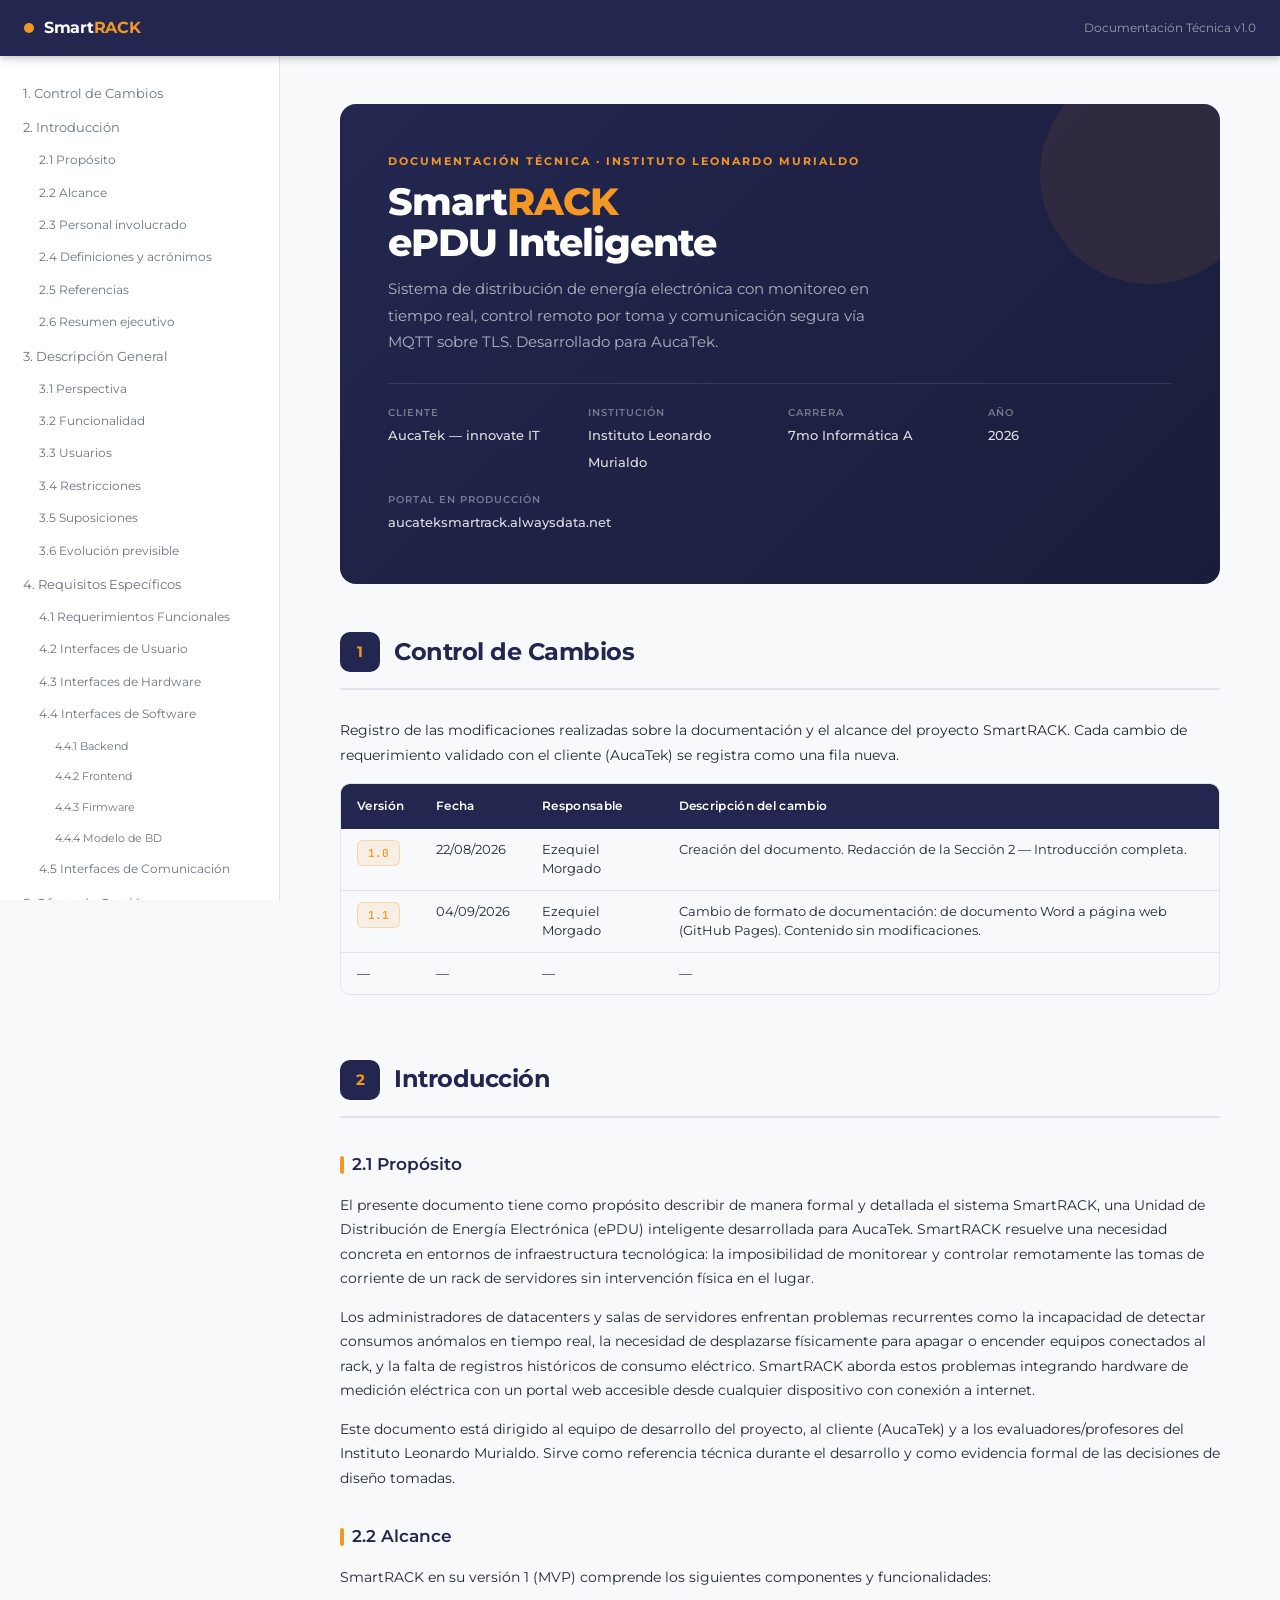
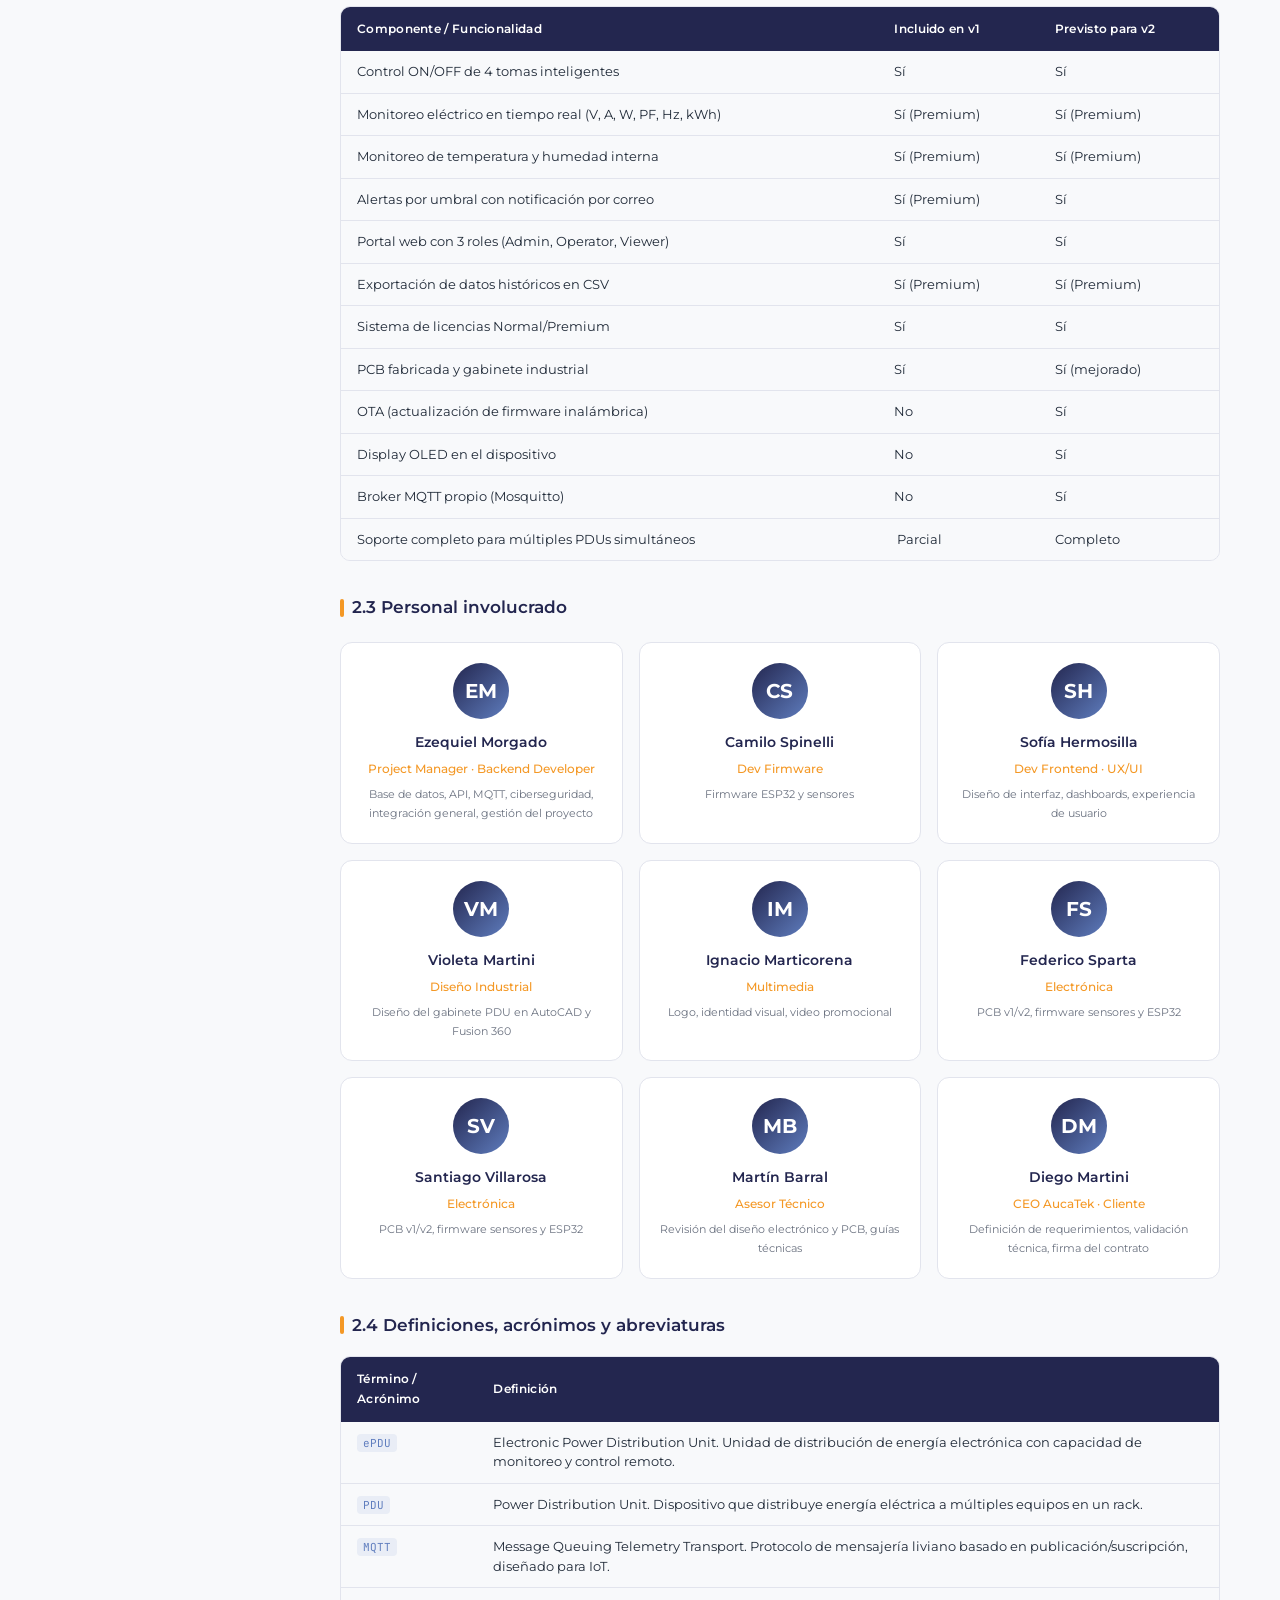
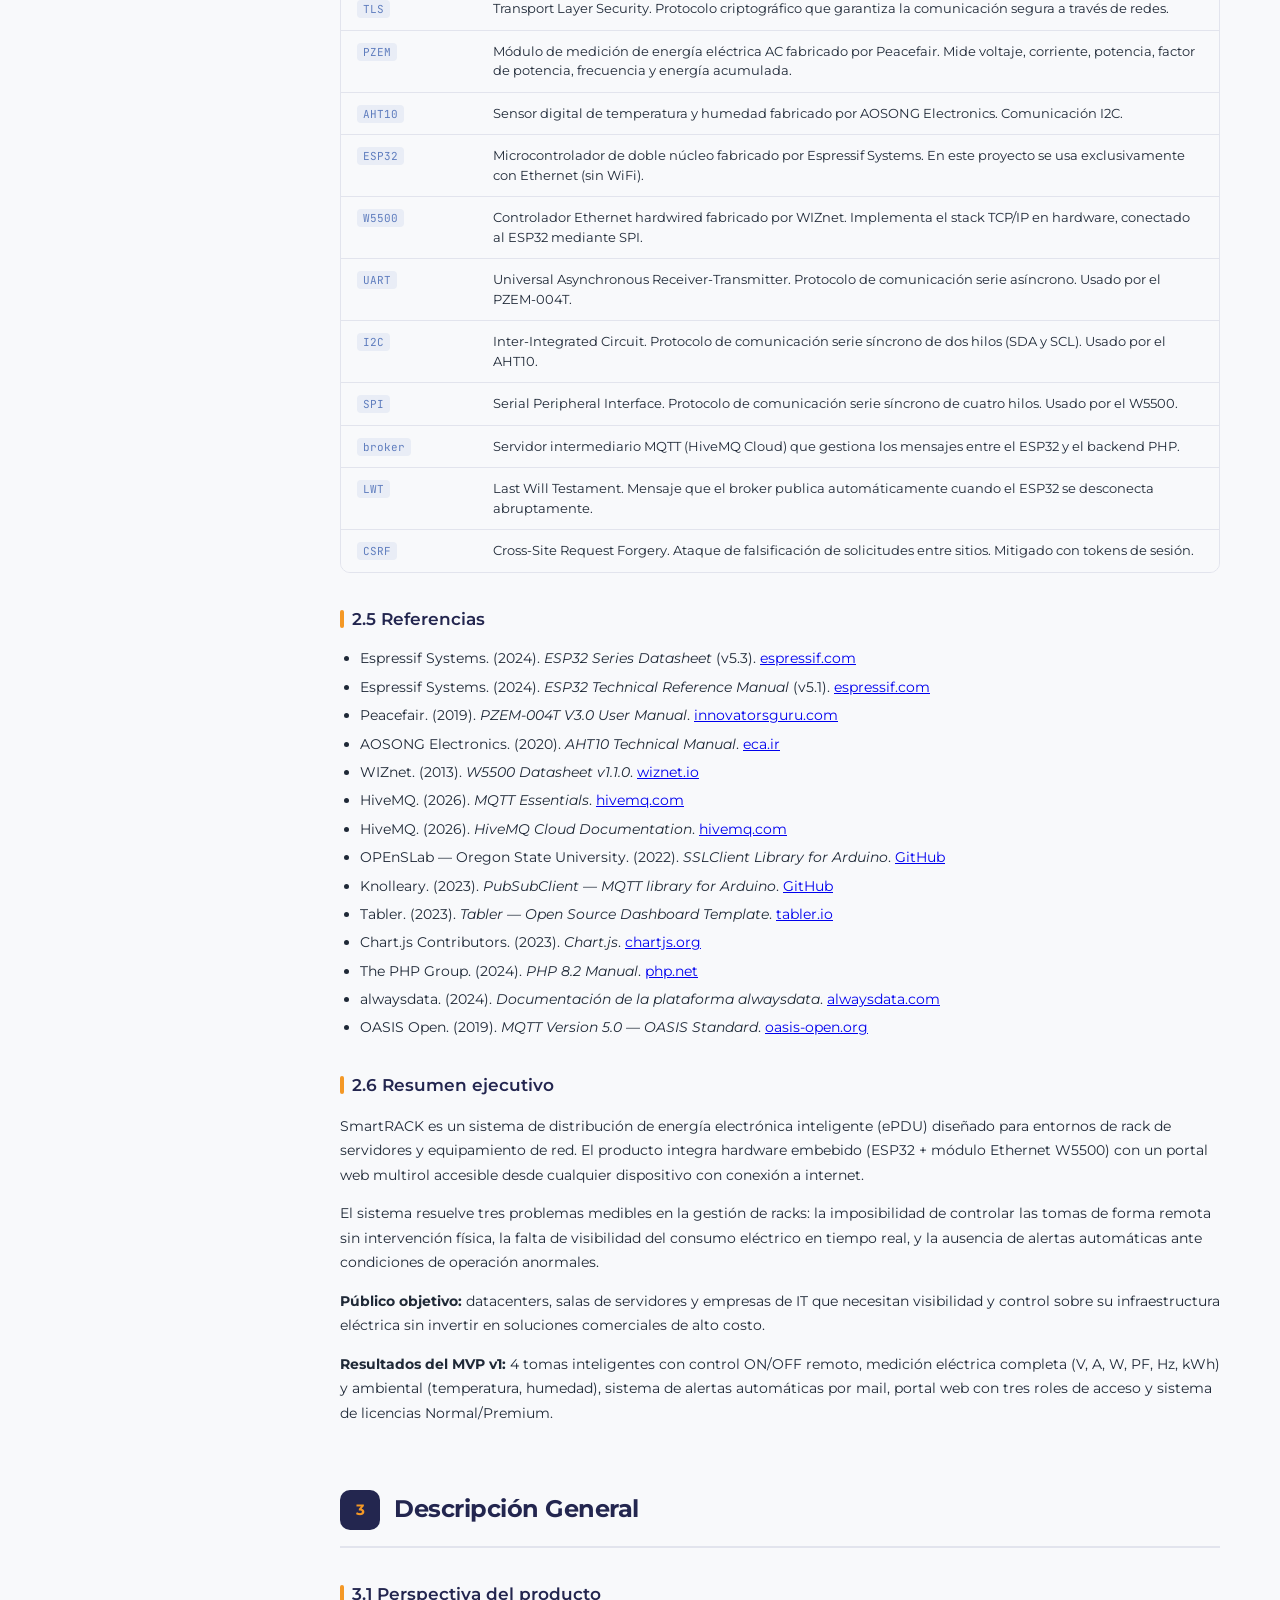
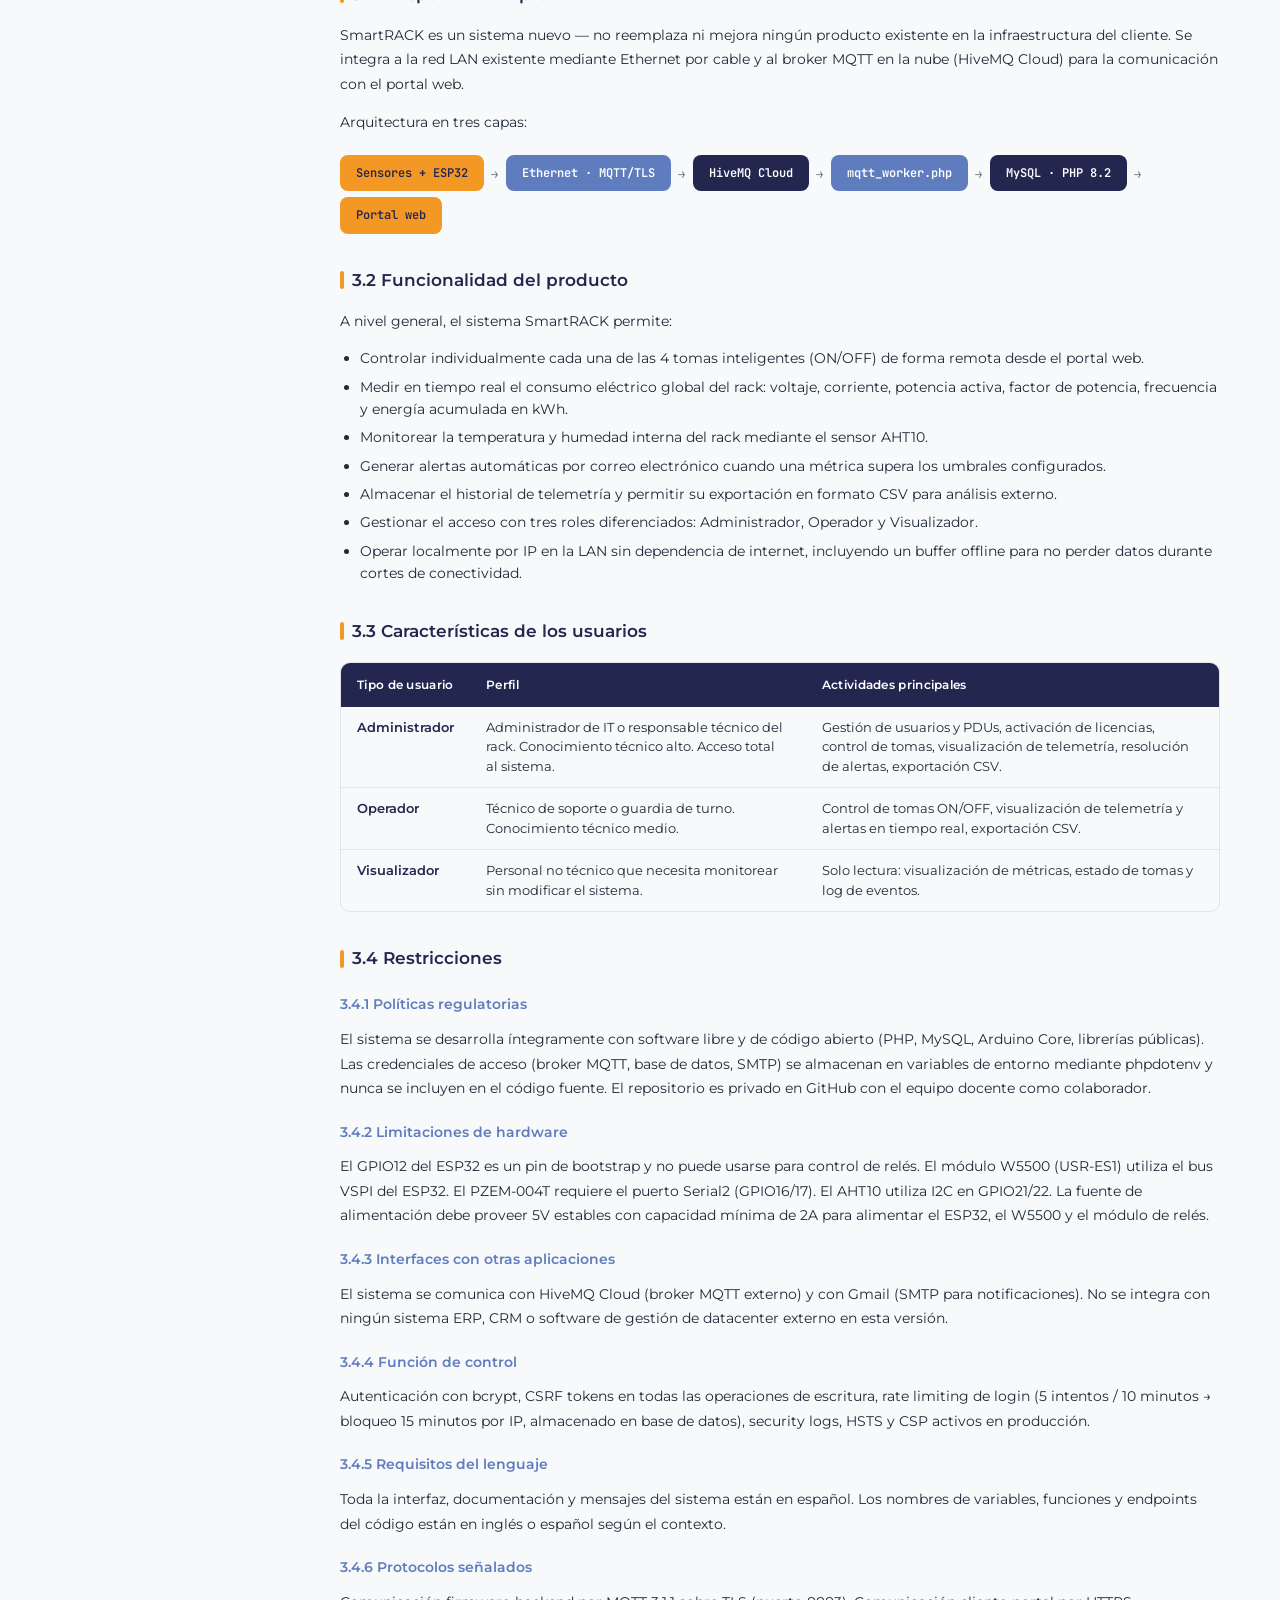
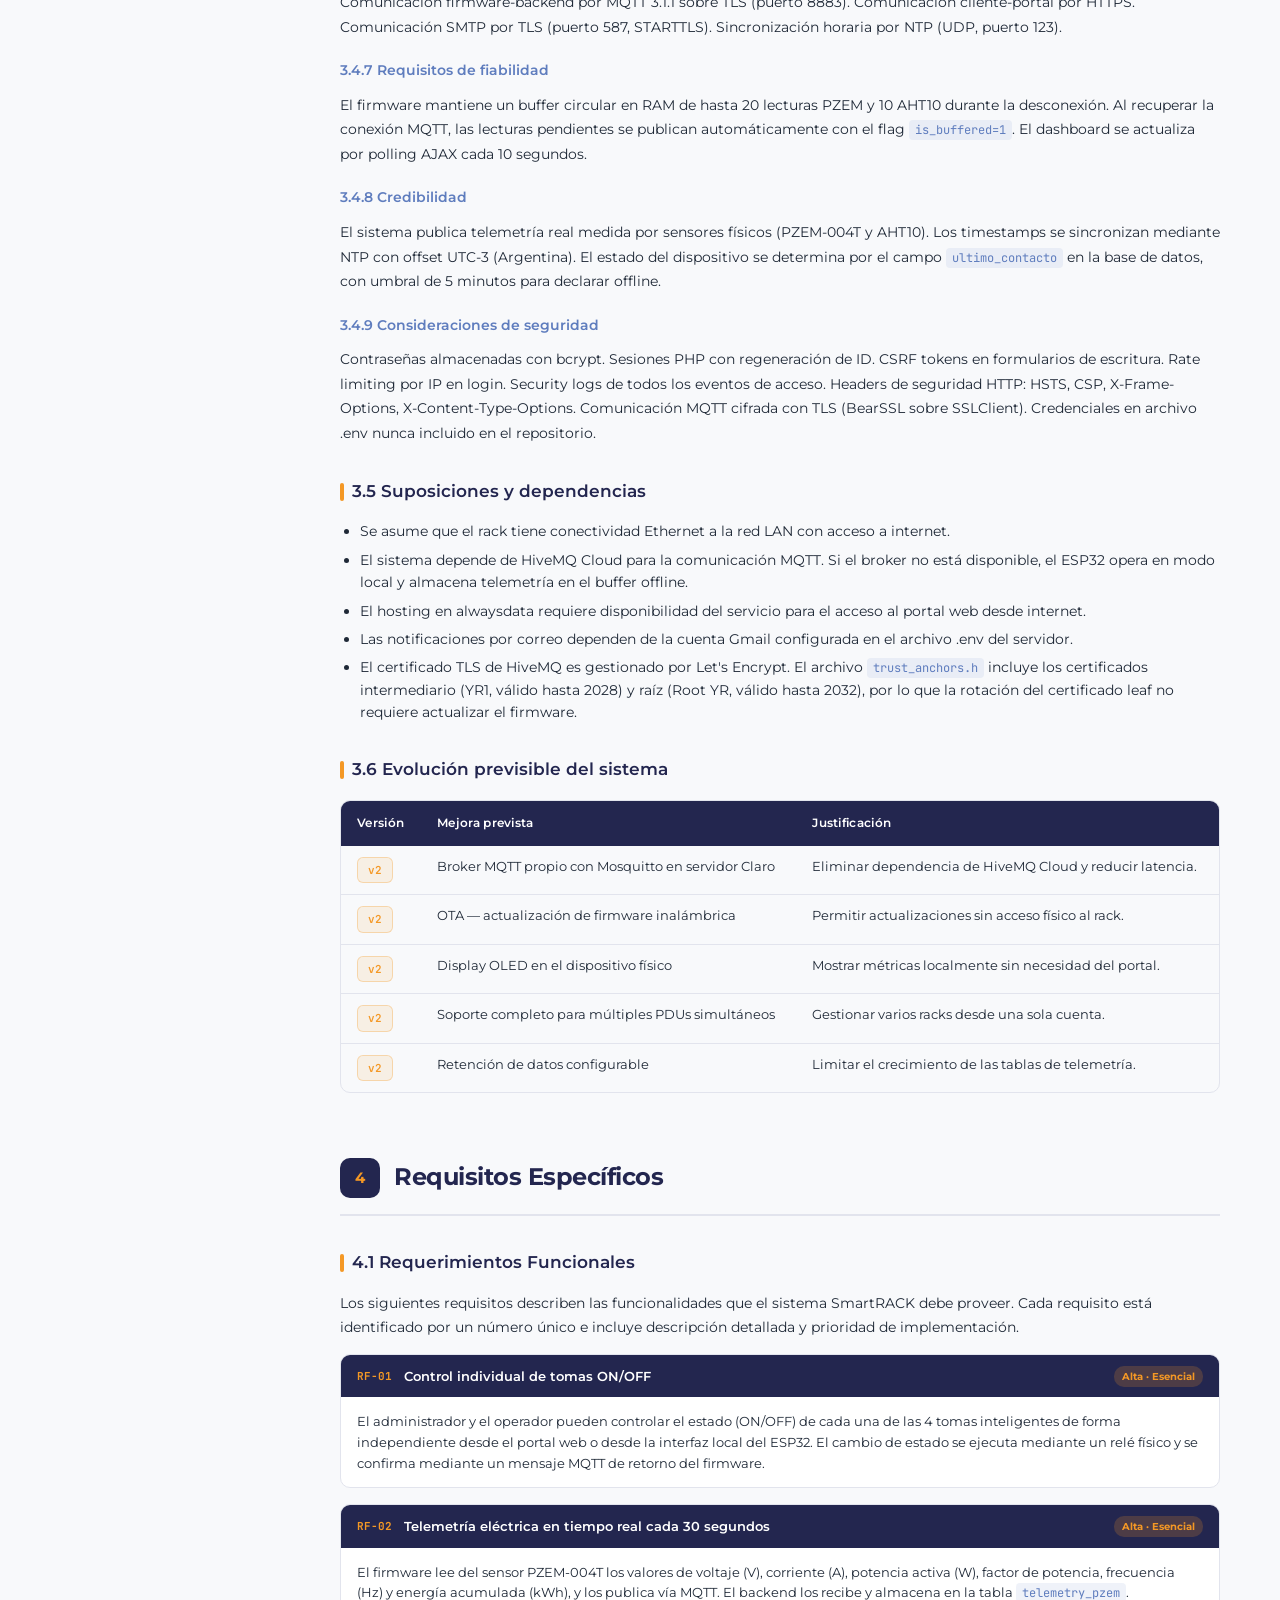
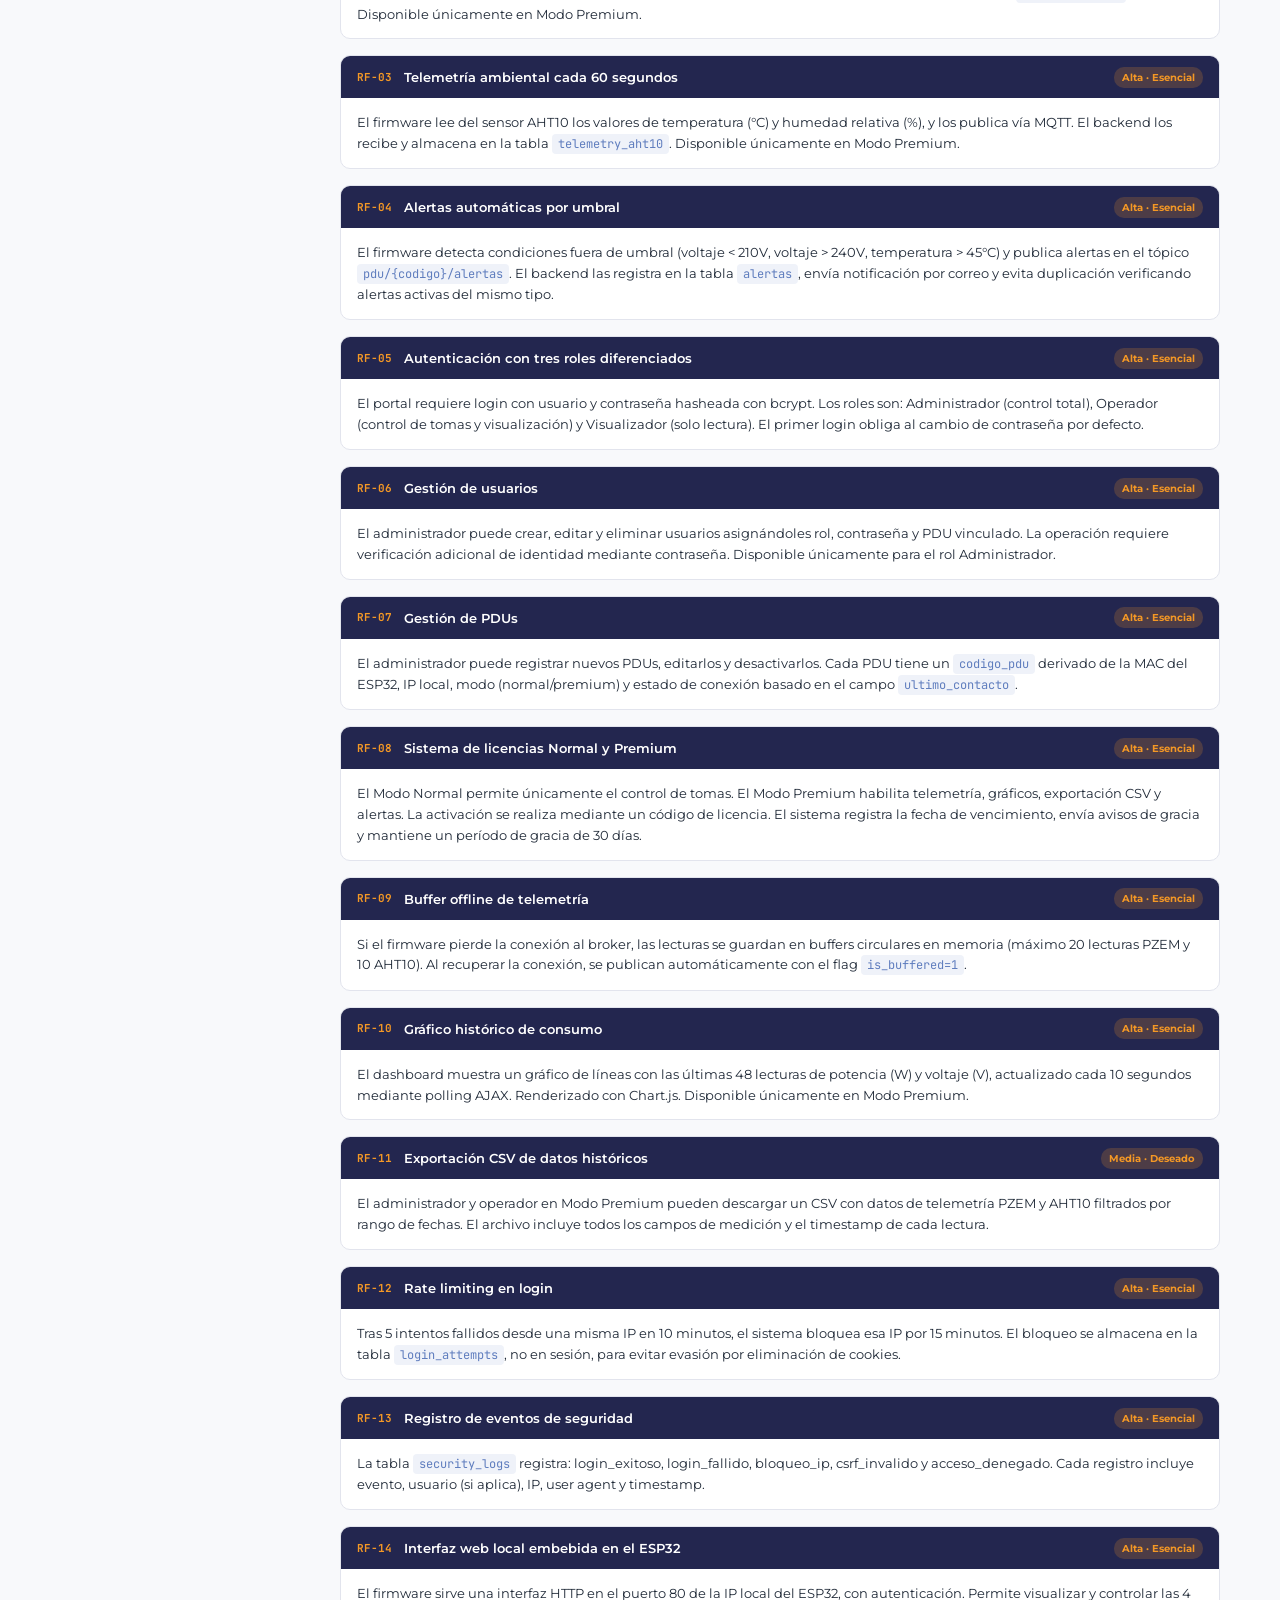
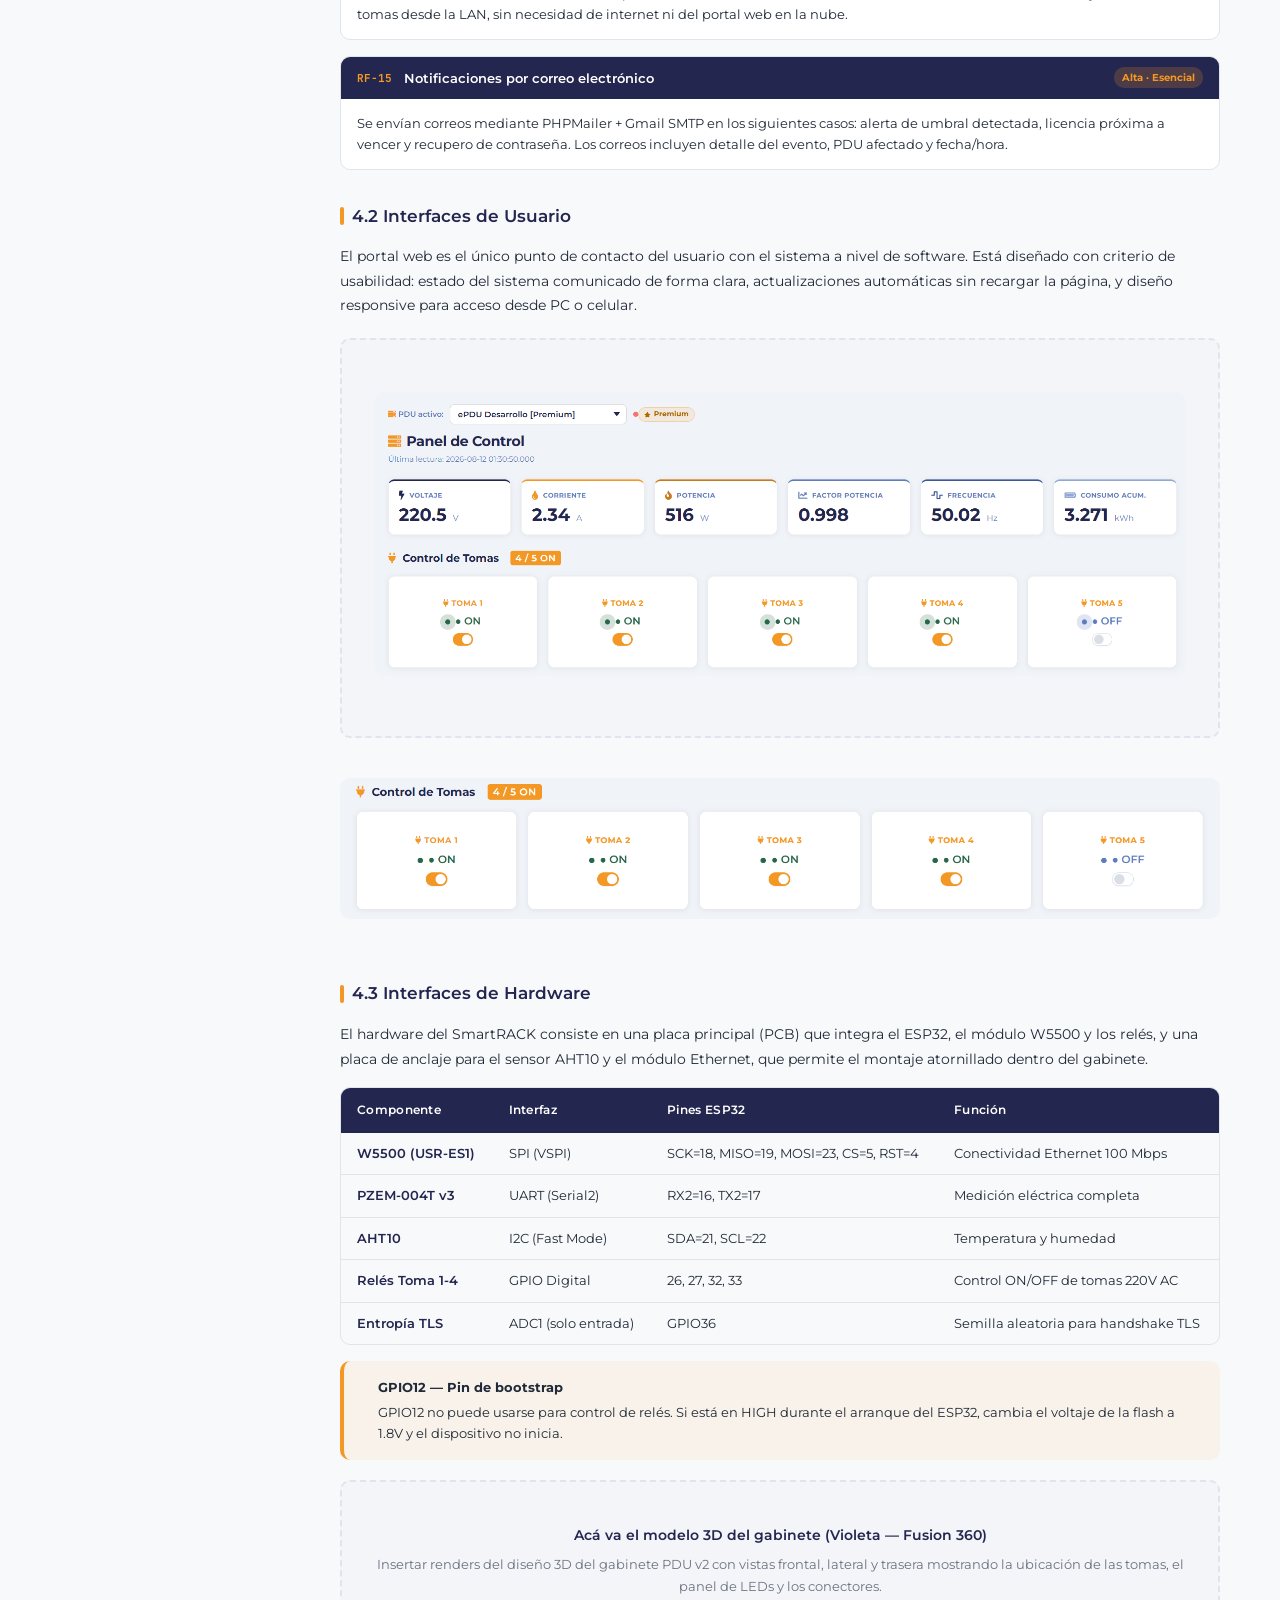
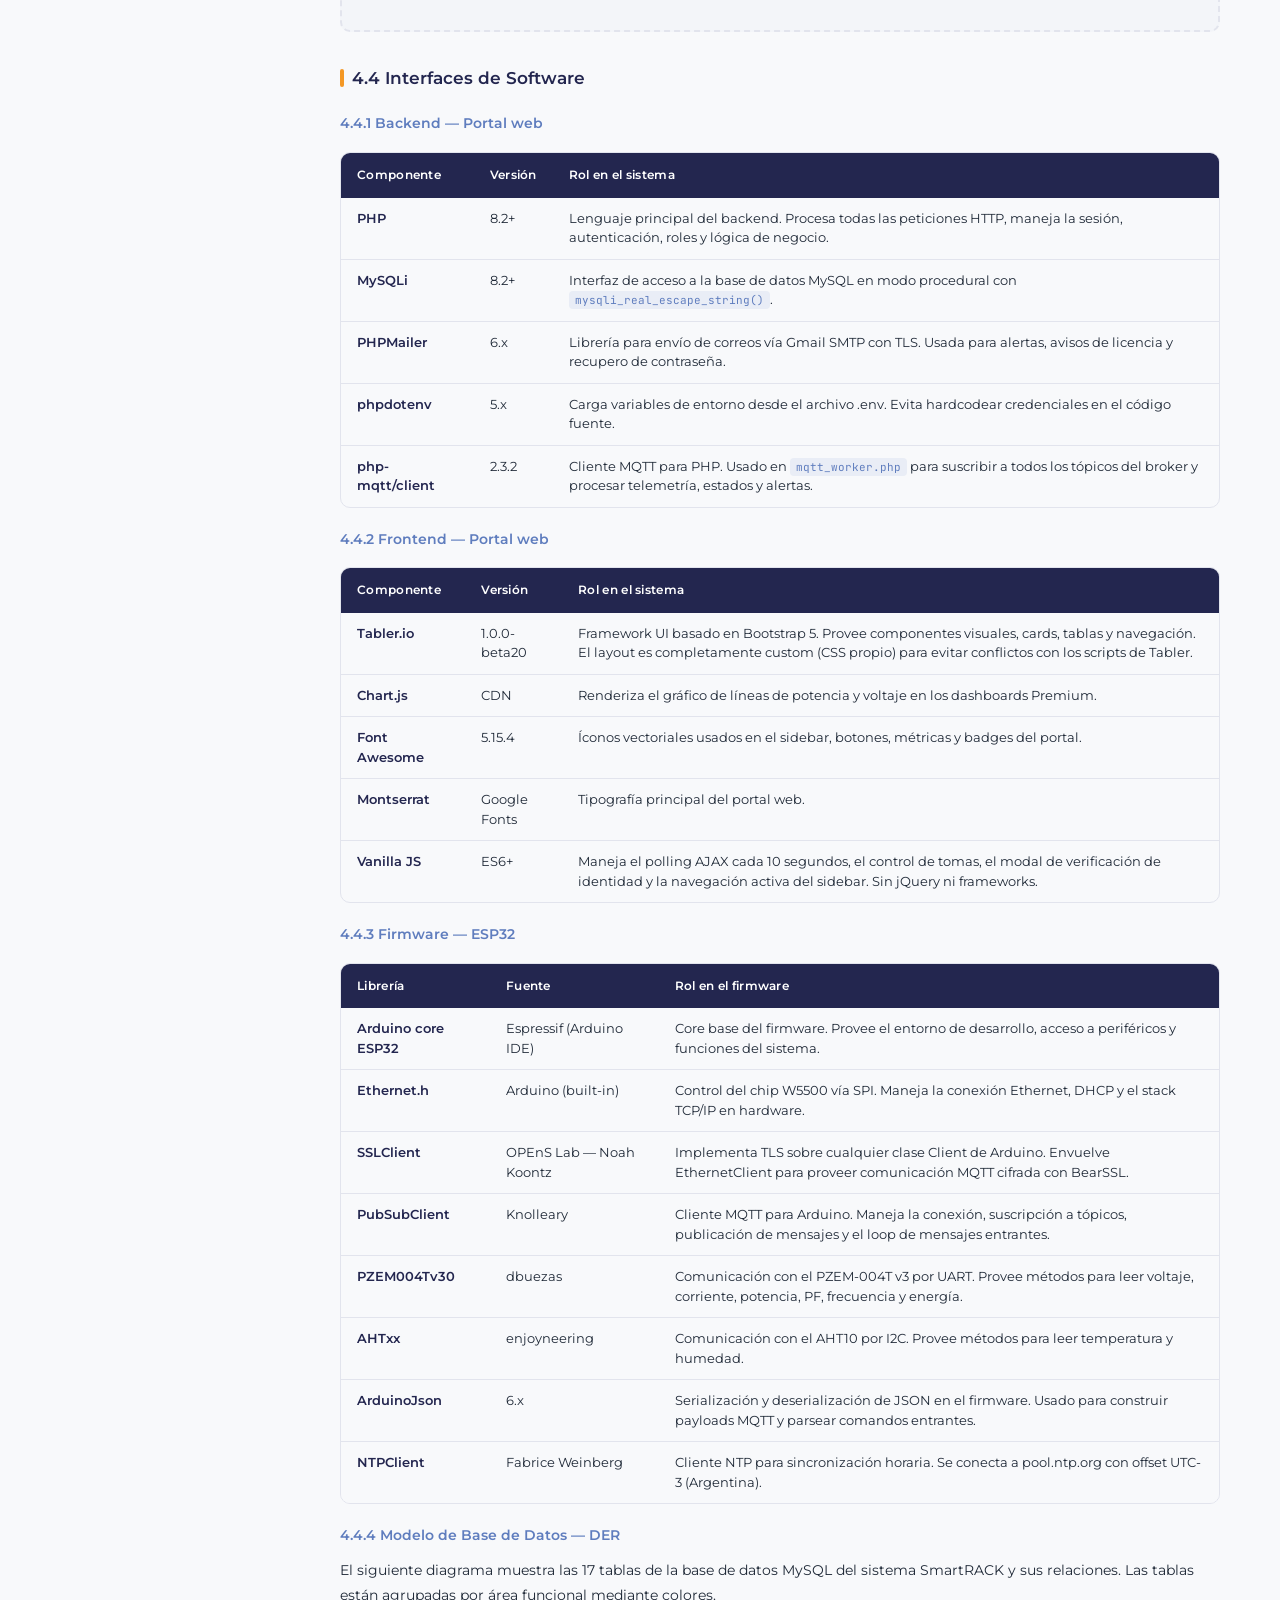
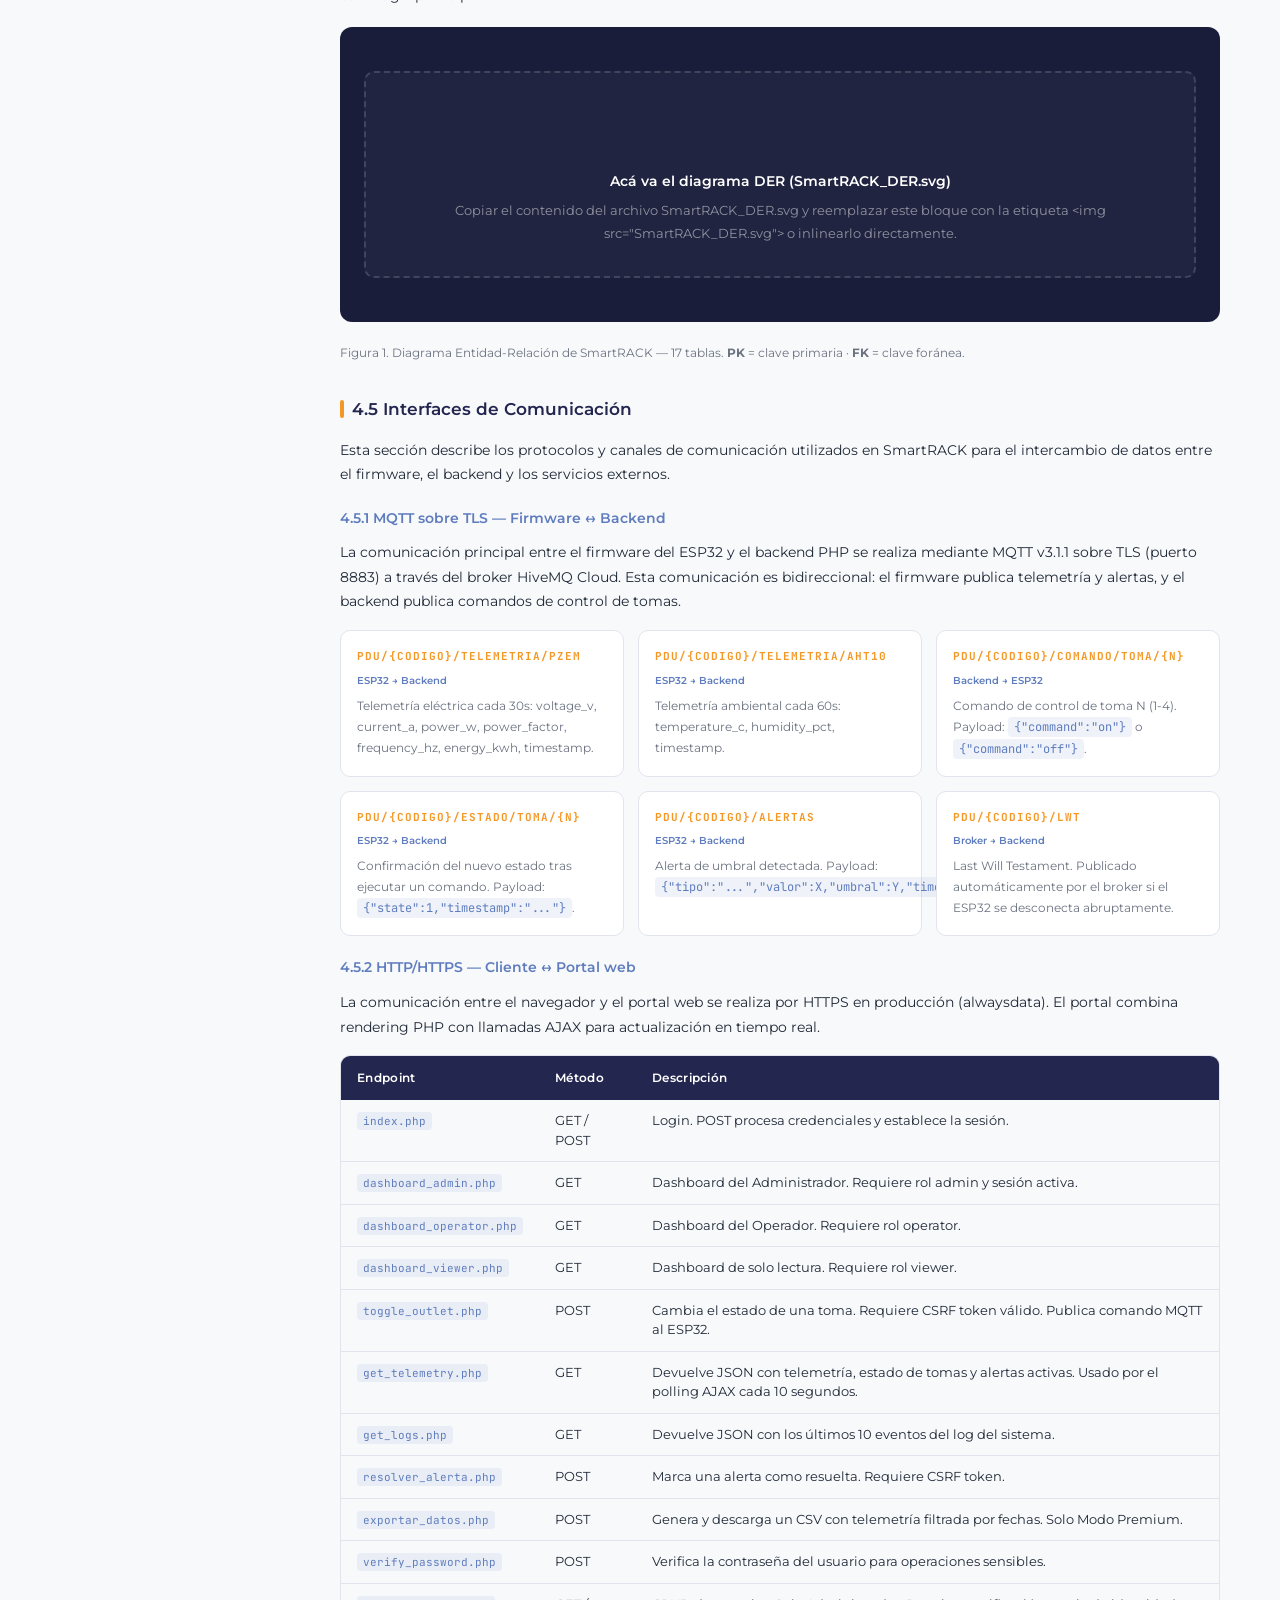
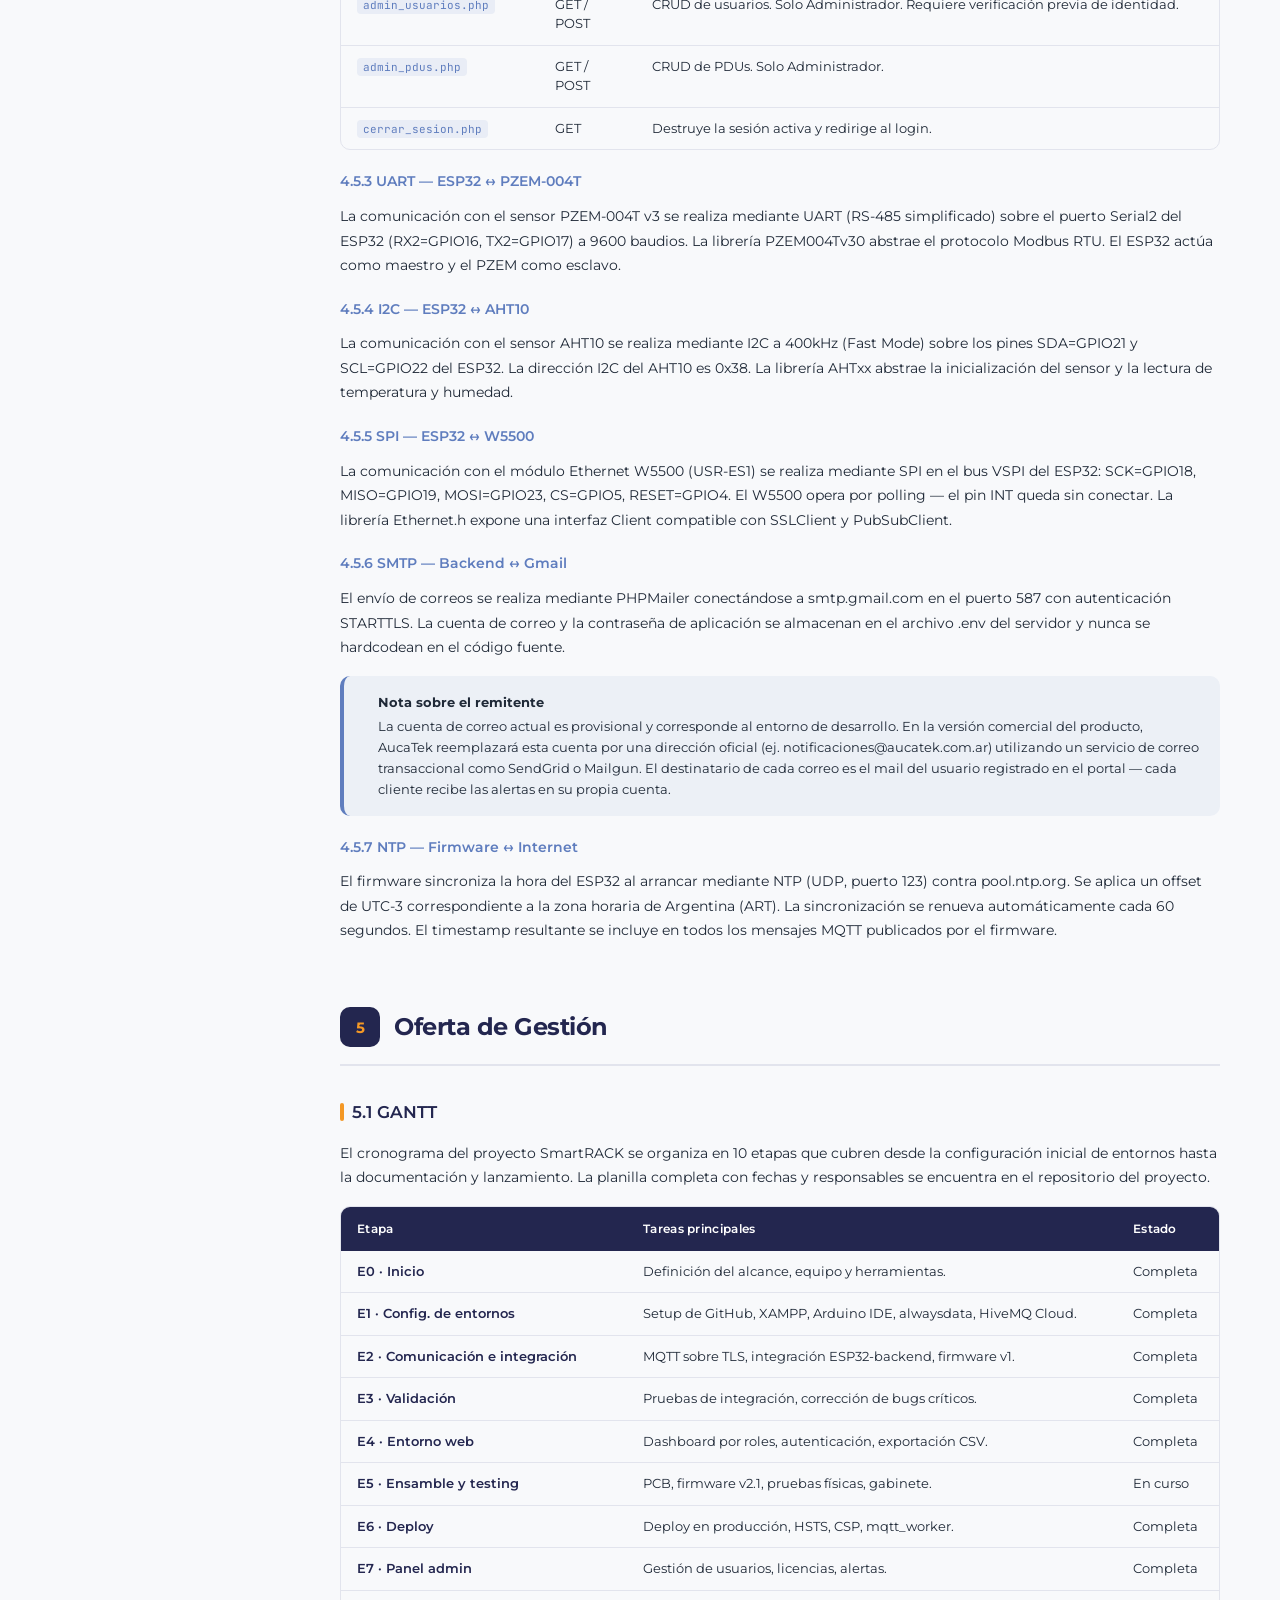
==== smartrack-docs/index.html @ 7f54ae5c "Add files via upload documentacion web con imagenes agregadas" ====
<!DOCTYPE html>
<html lang="es">
<head>
  <meta charset="UTF-8"/>
  <meta name="viewport" content="width=device-width, initial-scale=1.0"/>
  <title>Documentación Técnica · SmartRACK ePDU</title>
  <link rel="preconnect" href="https://fonts.googleapis.com"/>
  <link rel="preconnect" href="https://fonts.gstatic.com" crossorigin/>
  <link href="https://fonts.googleapis.com/css2?family=Montserrat:wght@300;400;500;600;700;800&family=JetBrains+Mono:wght@400;500&display=swap" rel="stylesheet"/>
  <style>
    :root {
      --navy:    #23264f;
      --navy2:   #1a1d3a;
      --orange:  #f49825;
      --celeste: #5f7dbe;
      --gray:    #6d6968;
      --white:   #ffffff;
      --bg:      #f8f9fb;
      --border:  #e2e4ed;
      --muted:   #6b7280;
      --text:    #1f2937;
      --code-bg: #1e2030;
      --sidebar-w: 280px;
    }
    *, *::before, *::after { box-sizing: border-box; margin: 0; padding: 0; }
    html { scroll-behavior: smooth; }
    body { font-family: 'Montserrat', sans-serif; background: var(--bg); color: var(--text); line-height: 1.7; }

    /* ── TOP BAR ── */
    .topbar {
      position: fixed; top: 0; left: 0; right: 0; z-index: 300;
      height: 56px; background: var(--navy);
      display: flex; align-items: center; justify-content: space-between;
      padding: 0 24px;
      box-shadow: 0 2px 8px rgba(0,0,0,0.25);
    }
    .topbar-brand { display: flex; align-items: center; gap: 10px; }
    .topbar-brand .logo-dot { width: 10px; height: 10px; background: var(--orange); border-radius: 50%; }
    .topbar-brand span { font-size: 16px; font-weight: 700; color: #fff; letter-spacing: -0.3px; }
    .topbar-brand span em { color: var(--orange); font-style: normal; }
    .topbar-meta { font-size: 12px; color: rgba(255,255,255,0.55); }
    .menu-toggle { display: none; background: none; border: none; cursor: pointer; color: #fff; font-size: 22px; }

    /* ── SIDEBAR ── */
    .sidebar {
      position: fixed; top: 56px; left: 0; bottom: 0;
      width: var(--sidebar-w);
      background: var(--white);
      border-right: 1px solid var(--border);
      overflow-y: auto;
      z-index: 200;
      padding: 20px 0 40px;
    }
    .sidebar::-webkit-scrollbar { width: 4px; }
    .sidebar::-webkit-scrollbar-thumb { background: var(--border); border-radius: 4px; }

    .nav-section { padding: 8px 20px 4px; font-size: 10px; font-weight: 700; color: var(--orange); text-transform: uppercase; letter-spacing: 1.5px; margin-top: 12px; }
    .nav-item { display: block; padding: 6px 20px 6px 20px; font-size: 13px; color: var(--muted); text-decoration: none; border-left: 3px solid transparent; transition: all 0.15s; }
    .nav-item:hover { color: var(--navy); background: rgba(95,125,190,0.06); }
    .nav-item.active { color: var(--navy); font-weight: 600; border-left-color: var(--orange); background: rgba(244,152,37,0.06); }
    .nav-item.sub { padding-left: 36px; font-size: 12px; }
    .nav-item.sub2 { padding-left: 52px; font-size: 11px; }

    /* ── MAIN CONTENT ── */
    .main {
      margin-left: var(--sidebar-w);
      margin-top: 56px;
      padding: 48px 60px 80px;
      max-width: 1060px;
    }

    /* ── HERO ── */
    .hero {
      background: linear-gradient(135deg, var(--navy) 0%, var(--navy2) 100%);
      border-radius: 16px; padding: 48px; margin-bottom: 48px;
      position: relative; overflow: hidden;
    }
    .hero::after {
      content: ''; position: absolute; right: -40px; top: -40px;
      width: 220px; height: 220px; border-radius: 50%;
      background: rgba(244,152,37,0.08);
    }
    .hero-eyebrow { font-size: 11px; font-weight: 700; color: var(--orange); letter-spacing: 2px; text-transform: uppercase; margin-bottom: 10px; }
    .hero h1 { font-size: 38px; font-weight: 800; color: #fff; line-height: 1.1; letter-spacing: -1px; margin-bottom: 12px; }
    .hero h1 span { color: var(--orange); }
    .hero-sub { font-size: 15px; color: rgba(255,255,255,0.65); max-width: 520px; margin-bottom: 28px; }
    .hero-badges { display: flex; gap: 10px; flex-wrap: wrap; }
    .badge { display: inline-flex; align-items: center; gap: 6px; background: rgba(255,255,255,0.08); border: 1px solid rgba(255,255,255,0.15); border-radius: 6px; padding: 5px 12px; font-size: 12px; color: rgba(255,255,255,0.8); }
    .badge-o { background: rgba(244,152,37,0.15); border-color: rgba(244,152,37,0.35); color: var(--orange); }
    .hero-meta { margin-top: 28px; padding-top: 20px; border-top: 1px solid rgba(255,255,255,0.1); display: grid; grid-template-columns: repeat(auto-fit, minmax(160px, 1fr)); gap: 16px; }
    .hero-meta-item label { font-size: 10px; color: rgba(255,255,255,0.4); font-weight: 600; text-transform: uppercase; letter-spacing: 1px; display: block; }
    .hero-meta-item span { font-size: 13px; color: rgba(255,255,255,0.85); font-weight: 500; }

    /* ── SECTIONS ── */
    .doc-section { margin-bottom: 64px; scroll-margin-top: 80px; }
    .section-header { display: flex; align-items: center; gap: 14px; margin-bottom: 28px; padding-bottom: 16px; border-bottom: 2px solid var(--border); }
    .section-num { width: 40px; height: 40px; background: var(--navy); border-radius: 10px; display: flex; align-items: center; justify-content: center; font-size: 15px; font-weight: 700; color: var(--orange); flex-shrink: 0; }
    .section-title { font-size: 24px; font-weight: 700; color: var(--navy); letter-spacing: -0.5px; }
    .subsection { margin: 32px 0; scroll-margin-top: 80px; }
    .subsection-title { font-size: 17px; font-weight: 600; color: var(--navy); margin-bottom: 14px; display: flex; align-items: center; gap: 8px; }
    .subsection-title::before { content: ''; display: block; width: 4px; height: 18px; background: var(--orange); border-radius: 2px; flex-shrink: 0; }
    .sub2-title { font-size: 14px; font-weight: 600; color: var(--celeste); margin: 20px 0 10px; }

    p { font-size: 14px; color: var(--text); margin-bottom: 14px; line-height: 1.75; }
    ul, ol { padding-left: 20px; margin-bottom: 14px; }
    li { font-size: 14px; color: var(--text); margin-bottom: 6px; line-height: 1.6; }
    code { font-family: 'JetBrains Mono', monospace; font-size: 12px; background: rgba(95,125,190,0.1); color: var(--celeste); padding: 2px 6px; border-radius: 4px; }
    pre { background: var(--code-bg); border-radius: 10px; padding: 20px; overflow-x: auto; margin: 16px 0; }
    pre code { background: none; color: #a9b7c6; padding: 0; font-size: 13px; line-height: 1.7; }

    /* ── TABLES ── */
    .table-wrap { overflow-x: auto; margin: 16px 0; border-radius: 10px; border: 1px solid var(--border); }
    table { width: 100%; border-collapse: collapse; font-size: 13px; }
    thead tr { background: var(--navy); }
    thead th { padding: 12px 16px; text-align: left; color: #fff; font-weight: 600; font-size: 12px; letter-spacing: 0.3px; }
    tbody tr:nth-child(even) { background: var(--bg); }
    tbody tr:hover { background: rgba(95,125,190,0.04); }
    td { padding: 11px 16px; border-bottom: 1px solid var(--border); color: var(--text); vertical-align: top; line-height: 1.5; }
    tbody tr:last-child td { border-bottom: none; }
    td code { font-size: 11px; }
    td strong { color: var(--navy); font-weight: 600; }

    /* ── CALLOUTS ── */
    .callout { border-radius: 10px; padding: 16px 20px; margin: 16px 0; display: flex; gap: 14px; align-items: flex-start; }
    .callout-icon { font-size: 18px; flex-shrink: 0; margin-top: 1px; }
    .callout-body { font-size: 13px; line-height: 1.6; }
    .callout-body strong { display: block; margin-bottom: 4px; font-size: 13px; }
    .callout-info  { background: rgba(95,125,190,0.08); border-left: 4px solid var(--celeste); }
    .callout-warn  { background: rgba(244,152,37,0.08); border-left: 4px solid var(--orange); }
    .callout-note  { background: rgba(35,38,79,0.05); border-left: 4px solid var(--navy); }

    /* ── PLACEHOLDER ── */
    .placeholder { border: 2px dashed var(--border); border-radius: 10px; padding: 32px; text-align: center; margin: 20px 0; background: rgba(95,125,190,0.03); }
    .placeholder-icon { font-size: 32px; margin-bottom: 10px; }
    .placeholder-title { font-size: 14px; font-weight: 600; color: var(--navy); margin-bottom: 6px; }
    .placeholder-desc { font-size: 13px; color: var(--muted); }

    /* ── ARCH DIAGRAM ── */
    .arch-flow { display: flex; align-items: center; gap: 6px; flex-wrap: wrap; margin: 20px 0; }
    .arch-box { background: var(--navy); color: #fff; padding: 8px 16px; border-radius: 8px; font-size: 12px; font-weight: 600; font-family: 'JetBrains Mono', monospace; }
    .arch-box.orange { background: var(--orange); color: var(--navy); }
    .arch-box.celeste { background: var(--celeste); }
    .arch-arrow { color: var(--muted); font-size: 16px; }

    /* ── TEAM CARDS ── */
    .team-grid { display: grid; grid-template-columns: repeat(auto-fill, minmax(220px, 1fr)); gap: 16px; margin: 20px 0; }
    .team-card { background: #fff; border: 1px solid var(--border); border-radius: 12px; padding: 20px; text-align: center; transition: box-shadow 0.2s; }
    .team-card:hover { box-shadow: 0 4px 16px rgba(35,38,79,0.08); }
    .team-avatar { width: 56px; height: 56px; border-radius: 50%; background: linear-gradient(135deg, var(--navy), var(--celeste)); display: flex; align-items: center; justify-content: center; font-size: 20px; font-weight: 700; color: #fff; margin: 0 auto 12px; }
    .team-name { font-size: 14px; font-weight: 600; color: var(--navy); margin-bottom: 4px; }
    .team-role { font-size: 12px; color: var(--orange); font-weight: 500; margin-bottom: 6px; }
    .team-area { font-size: 11px; color: var(--muted); }

    /* ── TOPIC CHIPS ── */
    .topic-grid { display: grid; grid-template-columns: repeat(auto-fill, minmax(280px, 1fr)); gap: 14px; margin: 16px 0; }
    .topic-card { background: #fff; border: 1px solid var(--border); border-radius: 10px; padding: 16px; }
    .topic-card .topic-label { font-size: 11px; font-weight: 700; color: var(--orange); text-transform: uppercase; letter-spacing: 1px; margin-bottom: 6px; font-family: 'JetBrains Mono', monospace; }
    .topic-card .topic-dir { font-size: 10px; color: var(--celeste); font-weight: 600; margin-bottom: 6px; }
    .topic-card p { font-size: 12px; margin-bottom: 0; color: var(--muted); }

    /* ── TOOLS GRID ── */
    .tools-grid { display: grid; grid-template-columns: repeat(auto-fill, minmax(200px, 1fr)); gap: 12px; margin: 16px 0; }
    .tool-chip { background: #fff; border: 1px solid var(--border); border-radius: 8px; padding: 12px 16px; display: flex; align-items: center; gap: 10px; }
    .tool-chip .tool-dot { width: 8px; height: 8px; border-radius: 50%; background: var(--orange); flex-shrink: 0; }
    .tool-chip .tool-name { font-size: 13px; font-weight: 600; color: var(--navy); }
    .tool-chip .tool-desc { font-size: 11px; color: var(--muted); }

    /* ── REQUIREMENTS ── */
    .req-card { background: #fff; border: 1px solid var(--border); border-radius: 10px; margin-bottom: 16px; overflow: hidden; }
    .req-header { background: var(--navy); padding: 10px 16px; display: flex; align-items: center; gap: 12px; }
    .req-num { font-size: 11px; font-weight: 700; color: var(--orange); font-family: 'JetBrains Mono', monospace; }
    .req-title { font-size: 13px; font-weight: 600; color: #fff; flex: 1; }
    .req-badge { font-size: 10px; font-weight: 700; padding: 2px 8px; border-radius: 10px; background: rgba(244,152,37,0.2); color: var(--orange); }
    .req-body { padding: 14px 16px; font-size: 13px; color: var(--text); line-height: 1.6; }

    /* ── VERSION BADGE ── */
    .ver-badge { display: inline-flex; align-items: center; gap: 6px; background: rgba(244,152,37,0.1); border: 1px solid rgba(244,152,37,0.3); border-radius: 6px; padding: 4px 10px; font-size: 11px; font-weight: 600; color: var(--orange); font-family: 'JetBrains Mono', monospace; }

    /* ── DER WRAPPER ── */
    .der-wrap { background: var(--navy2); border-radius: 12px; padding: 24px; margin: 20px 0; overflow-x: auto; }
    .der-wrap svg { max-width: 100%; }

    /* ── FOOTER ── */
    .doc-footer { margin-top: 80px; padding-top: 32px; border-top: 2px solid var(--border); text-align: center; }
    .doc-footer p { font-size: 13px; color: var(--muted); }
    .doc-footer strong { color: var(--navy); }

    /* ── RESPONSIVE ── */
    @media (max-width: 900px) {
      .sidebar { transform: translateX(-100%); transition: transform 0.25s; }
      .sidebar.open { transform: translateX(0); }
      .main { margin-left: 0; padding: 32px 24px 60px; }
      .menu-toggle { display: block; }
      .topbar-meta { display: none; }
    }
    @media (max-width: 600px) {
      .hero h1 { font-size: 26px; }
      .hero { padding: 28px; }
      .main { padding: 24px 16px 60px; }
    }
  </style>
</head>
<body>

<!-- ── TOP BAR ── -->
<header class="topbar">
  <div class="topbar-brand">
    <!-- Reemplazar por: <img src="logo_smartrack.svg" alt="SmartRACK" style="height:32px;"> cuando esté disponible -->
    <div class="logo-dot"></div>
    <span>Smart<em>RACK</em></span>
  </div>
  <div style="display:flex;align-items:center;gap:16px;">
    <!-- Reemplazar por: <img src="logo_murialdo.png" alt="Instituto Leonardo Murialdo" style="height:36px;filter:brightness(0) invert(1);"> cuando esté disponible -->
    <div class="topbar-meta">Documentación Técnica v1.0</div>
    <button class="menu-toggle" onclick="document.querySelector('.sidebar').classList.toggle('open')"></button>
  </div>
</header>

<!-- ── SIDEBAR ── -->
<nav class="sidebar" id="sidebar">
  <a class="nav-item active" href="#s1">1. Control de Cambios</a>
  <a class="nav-item" href="#s2">2. Introducción</a>
  <a class="nav-item sub" href="#s2-1">2.1 Propósito</a>
  <a class="nav-item sub" href="#s2-2">2.2 Alcance</a>
  <a class="nav-item sub" href="#s2-3">2.3 Personal involucrado</a>
  <a class="nav-item sub" href="#s2-4">2.4 Definiciones y acrónimos</a>
  <a class="nav-item sub" href="#s2-5">2.5 Referencias</a>
  <a class="nav-item sub" href="#s2-6">2.6 Resumen ejecutivo</a>
  <a class="nav-item" href="#s3">3. Descripción General</a>
  <a class="nav-item sub" href="#s3-1">3.1 Perspectiva</a>
  <a class="nav-item sub" href="#s3-2">3.2 Funcionalidad</a>
  <a class="nav-item sub" href="#s3-3">3.3 Usuarios</a>
  <a class="nav-item sub" href="#s3-4">3.4 Restricciones</a>
  <a class="nav-item sub" href="#s3-5">3.5 Suposiciones</a>
  <a class="nav-item sub" href="#s3-6">3.6 Evolución previsible</a>
  <a class="nav-item" href="#s4">4. Requisitos Específicos</a>
  <a class="nav-item sub" href="#s4-1">4.1 Requerimientos Funcionales</a>
  <a class="nav-item sub" href="#s4-2">4.2 Interfaces de Usuario</a>
  <a class="nav-item sub" href="#s4-3">4.3 Interfaces de Hardware</a>
  <a class="nav-item sub" href="#s4-4">4.4 Interfaces de Software</a>
  <a class="nav-item sub2" href="#s4-4-1">4.4.1 Backend</a>
  <a class="nav-item sub2" href="#s4-4-2">4.4.2 Frontend</a>
  <a class="nav-item sub2" href="#s4-4-3">4.4.3 Firmware</a>
  <a class="nav-item sub2" href="#s4-4-4">4.4.4 Modelo de BD</a>
  <a class="nav-item sub" href="#s4-5">4.5 Interfaces de Comunicación</a>
  <a class="nav-item" href="#s5">5. Oferta de Gestión</a>
  <a class="nav-item sub" href="#s5-1">5.1 GANTT</a>
  <a class="nav-item sub" href="#s5-2">5.2 Infraestructura Administrativa</a>
</nav>

<!-- ── MAIN CONTENT ── -->
<main class="main">

  <!-- HERO -->
  <div class="hero">
    <div class="hero-eyebrow">Documentación Técnica · Instituto Leonardo Murialdo</div>
    <h1>Smart<span>RACK</span><br>ePDU Inteligente</h1>
    <p class="hero-sub">Sistema de distribución de energía electrónica con monitoreo en tiempo real, control remoto por toma y comunicación segura vía MQTT sobre TLS. Desarrollado para AucaTek.</p>

    <div class="hero-meta">
      <div class="hero-meta-item"><label>Cliente</label><span>AucaTek — innovate IT</span></div>
      <div class="hero-meta-item"><label>Institución</label><span>Instituto Leonardo Murialdo</span></div>
      <div class="hero-meta-item"><label>Carrera</label><span>7mo Informática A</span></div>
      <div class="hero-meta-item"><label>Año</label><span>2026</span></div>
      <div class="hero-meta-item"><label>Portal en producción</label><span>aucateksmartrack.alwaysdata.net</span></div>
    </div>
  </div>

  <!-- ══ 1. CONTROL DE CAMBIOS ══ -->
  <section class="doc-section" id="s1">
    <div class="section-header">
      <div class="section-num">1</div>
      <div class="section-title">Control de Cambios</div>
    </div>
    <p>Registro de las modificaciones realizadas sobre la documentación y el alcance del proyecto SmartRACK. Cada cambio de requerimiento validado con el cliente (AucaTek) se registra como una fila nueva.</p>
    <div class="table-wrap">
      <table>
        <thead><tr><th>Versión</th><th>Fecha</th><th>Responsable</th><th>Descripción del cambio</th></tr></thead>
        <tbody>
          <tr><td><span class="ver-badge">1.0</span></td><td>22/08/2026</td><td>Ezequiel Morgado</td><td>Creación del documento. Redacción de la Sección 2 — Introducción completa.</td></tr>
          <tr><td><span class="ver-badge">1.1</span></td><td>04/09/2026</td><td>Ezequiel Morgado</td><td>Cambio de formato de documentación: de documento Word a página web (GitHub Pages). Contenido sin modificaciones.</td></tr>
          <tr><td>—</td><td>—</td><td>—</td><td>—</td></tr>
        </tbody>
      </table>
    </div>

  </section>

  <!-- ══ 2. INTRODUCCIÓN ══ -->
  <section class="doc-section" id="s2">
    <div class="section-header">
      <div class="section-num">2</div>
      <div class="section-title">Introducción</div>
    </div>

    <div class="subsection" id="s2-1">
      <div class="subsection-title">2.1 Propósito</div>
      <p>El presente documento tiene como propósito describir de manera formal y detallada el sistema SmartRACK, una Unidad de Distribución de Energía Electrónica (ePDU) inteligente desarrollada para AucaTek. SmartRACK resuelve una necesidad concreta en entornos de infraestructura tecnológica: la imposibilidad de monitorear y controlar remotamente las tomas de corriente de un rack de servidores sin intervención física en el lugar.</p>
      <p>Los administradores de datacenters y salas de servidores enfrentan problemas recurrentes como la incapacidad de detectar consumos anómalos en tiempo real, la necesidad de desplazarse físicamente para apagar o encender equipos conectados al rack, y la falta de registros históricos de consumo eléctrico. SmartRACK aborda estos problemas integrando hardware de medición eléctrica con un portal web accesible desde cualquier dispositivo con conexión a internet.</p>
      <p>Este documento está dirigido al equipo de desarrollo del proyecto, al cliente (AucaTek) y a los evaluadores/profesores del Instituto Leonardo Murialdo. Sirve como referencia técnica durante el desarrollo y como evidencia formal de las decisiones de diseño tomadas.</p>
    </div>

    <div class="subsection" id="s2-2">
      <div class="subsection-title">2.2 Alcance</div>
      <p>SmartRACK en su versión 1 (MVP) comprende los siguientes componentes y funcionalidades:</p>
      <div class="table-wrap">
        <table>
          <thead><tr><th>Componente / Funcionalidad</th><th>Incluido en v1</th><th>Previsto para v2</th></tr></thead>
          <tbody>
            <tr><td>Control ON/OFF de 4 tomas inteligentes</td><td> Sí</td><td>Sí</td></tr>
            <tr><td>Monitoreo eléctrico en tiempo real (V, A, W, PF, Hz, kWh)</td><td> Sí (Premium)</td><td>Sí (Premium)</td></tr>
            <tr><td>Monitoreo de temperatura y humedad interna</td><td> Sí (Premium)</td><td>Sí (Premium)</td></tr>
            <tr><td>Alertas por umbral con notificación por correo</td><td> Sí (Premium)</td><td>Sí</td></tr>
            <tr><td>Portal web con 3 roles (Admin, Operator, Viewer)</td><td> Sí</td><td>Sí</td></tr>
            <tr><td>Exportación de datos históricos en CSV</td><td> Sí (Premium)</td><td>Sí (Premium)</td></tr>
            <tr><td>Sistema de licencias Normal/Premium</td><td> Sí</td><td>Sí</td></tr>
            <tr><td>PCB fabricada y gabinete industrial</td><td> Sí</td><td>Sí (mejorado)</td></tr>
            <tr><td>OTA (actualización de firmware inalámbrica)</td><td> No</td><td>Sí</td></tr>
            <tr><td>Display OLED en el dispositivo</td><td> No</td><td>Sí</td></tr>
            <tr><td>Broker MQTT propio (Mosquitto)</td><td> No</td><td>Sí</td></tr>
            <tr><td>Soporte completo para múltiples PDUs simultáneos</td><td>️ Parcial</td><td>Completo</td></tr>
          </tbody>
        </table>
      </div>
    </div>

    <div class="subsection" id="s2-3">
      <div class="subsection-title">2.3 Personal involucrado</div>
      <div class="team-grid">
        <div class="team-card">
          <div class="team-avatar">EM</div>
          <div class="team-name">Ezequiel Morgado</div>
          <div class="team-role">Project Manager · Backend Developer</div>
          <div class="team-area">Base de datos, API, MQTT, ciberseguridad, integración general, gestión del proyecto</div>
        </div>
        <div class="team-card">
          <div class="team-avatar">CS</div>
          <div class="team-name">Camilo Spinelli</div>
          <div class="team-role">Dev Firmware</div>
          <div class="team-area">Firmware ESP32 y sensores</div>
        </div>
        <div class="team-card">
          <div class="team-avatar">SH</div>
          <div class="team-name">Sofía Hermosilla</div>
          <div class="team-role">Dev Frontend · UX/UI</div>
          <div class="team-area">Diseño de interfaz, dashboards, experiencia de usuario</div>
        </div>
        <div class="team-card">
          <div class="team-avatar">VM</div>
          <div class="team-name">Violeta Martini</div>
          <div class="team-role">Diseño Industrial</div>
          <div class="team-area">Diseño del gabinete PDU en AutoCAD y Fusion 360</div>
        </div>
        <div class="team-card">
          <div class="team-avatar">IM</div>
          <div class="team-name">Ignacio Marticorena</div>
          <div class="team-role">Multimedia</div>
          <div class="team-area">Logo, identidad visual, video promocional</div>
        </div>
        <div class="team-card">
          <div class="team-avatar">FS</div>
          <div class="team-name">Federico Sparta</div>
          <div class="team-role">Electrónica</div>
          <div class="team-area">PCB v1/v2, firmware sensores y ESP32</div>
        </div>
        <div class="team-card">
          <div class="team-avatar">SV</div>
          <div class="team-name">Santiago Villarosa</div>
          <div class="team-role">Electrónica</div>
          <div class="team-area">PCB v1/v2, firmware sensores y ESP32</div>
        </div>
        <div class="team-card">
          <div class="team-avatar">MB</div>
          <div class="team-name">Martín Barral</div>
          <div class="team-role">Asesor Técnico</div>
          <div class="team-area">Revisión del diseño electrónico y PCB, guías técnicas</div>
        </div>
        <div class="team-card">
          <div class="team-avatar">DM</div>
          <div class="team-name">Diego Martini</div>
          <div class="team-role">CEO AucaTek · Cliente</div>
          <div class="team-area">Definición de requerimientos, validación técnica, firma del contrato</div>
        </div>
      </div>
    </div>

    <div class="subsection" id="s2-4">
      <div class="subsection-title">2.4 Definiciones, acrónimos y abreviaturas</div>
      <div class="table-wrap">
        <table>
          <thead><tr><th>Término / Acrónimo</th><th>Definición</th></tr></thead>
          <tbody>
            <tr><td><code>ePDU</code></td><td>Electronic Power Distribution Unit. Unidad de distribución de energía electrónica con capacidad de monitoreo y control remoto.</td></tr>
            <tr><td><code>PDU</code></td><td>Power Distribution Unit. Dispositivo que distribuye energía eléctrica a múltiples equipos en un rack.</td></tr>
            <tr><td><code>MQTT</code></td><td>Message Queuing Telemetry Transport. Protocolo de mensajería liviano basado en publicación/suscripción, diseñado para IoT.</td></tr>
            <tr><td><code>TLS</code></td><td>Transport Layer Security. Protocolo criptográfico que garantiza la comunicación segura a través de redes.</td></tr>
            <tr><td><code>PZEM</code></td><td>Módulo de medición de energía eléctrica AC fabricado por Peacefair. Mide voltaje, corriente, potencia, factor de potencia, frecuencia y energía acumulada.</td></tr>
            <tr><td><code>AHT10</code></td><td>Sensor digital de temperatura y humedad fabricado por AOSONG Electronics. Comunicación I2C.</td></tr>
            <tr><td><code>ESP32</code></td><td>Microcontrolador de doble núcleo fabricado por Espressif Systems. En este proyecto se usa exclusivamente con Ethernet (sin WiFi).</td></tr>
            <tr><td><code>W5500</code></td><td>Controlador Ethernet hardwired fabricado por WIZnet. Implementa el stack TCP/IP en hardware, conectado al ESP32 mediante SPI.</td></tr>
            <tr><td><code>UART</code></td><td>Universal Asynchronous Receiver-Transmitter. Protocolo de comunicación serie asíncrono. Usado por el PZEM-004T.</td></tr>
            <tr><td><code>I2C</code></td><td>Inter-Integrated Circuit. Protocolo de comunicación serie síncrono de dos hilos (SDA y SCL). Usado por el AHT10.</td></tr>
            <tr><td><code>SPI</code></td><td>Serial Peripheral Interface. Protocolo de comunicación serie síncrono de cuatro hilos. Usado por el W5500.</td></tr>
            <tr><td><code>broker</code></td><td>Servidor intermediario MQTT (HiveMQ Cloud) que gestiona los mensajes entre el ESP32 y el backend PHP.</td></tr>
            <tr><td><code>LWT</code></td><td>Last Will Testament. Mensaje que el broker publica automáticamente cuando el ESP32 se desconecta abruptamente.</td></tr>
            <tr><td><code>CSRF</code></td><td>Cross-Site Request Forgery. Ataque de falsificación de solicitudes entre sitios. Mitigado con tokens de sesión.</td></tr>
          </tbody>
        </table>
      </div>
    </div>

    <div class="subsection" id="s2-5">
      <div class="subsection-title">2.5 Referencias</div>
      <ul>
        <li>Espressif Systems. (2024). <em>ESP32 Series Datasheet</em> (v5.3). <a href="https://www.espressif.com/sites/default/files/documentation/esp32_datasheet_en.pdf" target="_blank">espressif.com</a></li>
        <li>Espressif Systems. (2024). <em>ESP32 Technical Reference Manual</em> (v5.1). <a href="https://www.espressif.com/sites/default/files/documentation/esp32_technical_reference_manual_en.pdf" target="_blank">espressif.com</a></li>
        <li>Peacefair. (2019). <em>PZEM-004T V3.0 User Manual</em>. <a href="https://innovatorsguru.com/wp-content/uploads/2019/06/PZEM-004T-V3.0-Datasheet-User-Manual.pdf" target="_blank">innovatorsguru.com</a></li>
        <li>AOSONG Electronics. (2020). <em>AHT10 Technical Manual</em>. <a href="https://server4.eca.ir/eshop/AHT10/Aosong_AHT10_en_draft_0c.pdf" target="_blank">eca.ir</a></li>
        <li>WIZnet. (2013). <em>W5500 Datasheet v1.1.0</em>. <a href="https://docs.wiznet.io/img/products/w5500/W5500_ds_v110e.pdf" target="_blank">wiznet.io</a></li>
        <li>HiveMQ. (2026). <em>MQTT Essentials</em>. <a href="https://www.hivemq.com/blog/mqtt-essentials-part-1-introducing-mqtt/" target="_blank">hivemq.com</a></li>
        <li>HiveMQ. (2026). <em>HiveMQ Cloud Documentation</em>. <a href="https://docs.hivemq.com/hivemq-cloud/latest/" target="_blank">hivemq.com</a></li>
        <li>OPEnSLab — Oregon State University. (2022). <em>SSLClient Library for Arduino</em>. <a href="https://github.com/OPEnSLab-OSU/SSLClient" target="_blank">GitHub</a></li>
        <li>Knolleary. (2023). <em>PubSubClient — MQTT library for Arduino</em>. <a href="https://github.com/knolleary/pubsubclient" target="_blank">GitHub</a></li>
        <li>Tabler. (2023). <em>Tabler — Open Source Dashboard Template</em>. <a href="https://tabler.io/" target="_blank">tabler.io</a></li>
        <li>Chart.js Contributors. (2023). <em>Chart.js</em>. <a href="https://www.chartjs.org/" target="_blank">chartjs.org</a></li>
        <li>The PHP Group. (2024). <em>PHP 8.2 Manual</em>. <a href="https://www.php.net/manual/es/" target="_blank">php.net</a></li>
        <li>alwaysdata. (2024). <em>Documentación de la plataforma alwaysdata</em>. <a href="https://help.alwaysdata.com/" target="_blank">alwaysdata.com</a></li>
        <li>OASIS Open. (2019). <em>MQTT Version 5.0 — OASIS Standard</em>. <a href="https://docs.oasis-open.org/mqtt/mqtt/v5.0/mqtt-v5.0.html" target="_blank">oasis-open.org</a></li>
      </ul>
    </div>

    <div class="subsection" id="s2-6">
      <div class="subsection-title">2.6 Resumen ejecutivo</div>
      <p>SmartRACK es un sistema de distribución de energía electrónica inteligente (ePDU) diseñado para entornos de rack de servidores y equipamiento de red. El producto integra hardware embebido (ESP32 + módulo Ethernet W5500) con un portal web multirol accesible desde cualquier dispositivo con conexión a internet.</p>
      <p>El sistema resuelve tres problemas medibles en la gestión de racks: la imposibilidad de controlar las tomas de forma remota sin intervención física, la falta de visibilidad del consumo eléctrico en tiempo real, y la ausencia de alertas automáticas ante condiciones de operación anormales.</p>
      <p><strong>Público objetivo:</strong> datacenters, salas de servidores y empresas de IT que necesitan visibilidad y control sobre su infraestructura eléctrica sin invertir en soluciones comerciales de alto costo.</p>
      <p><strong>Resultados del MVP v1:</strong> 4 tomas inteligentes con control ON/OFF remoto, medición eléctrica completa (V, A, W, PF, Hz, kWh) y ambiental (temperatura, humedad), sistema de alertas automáticas por mail, portal web con tres roles de acceso y sistema de licencias Normal/Premium.</p>
    </div>
  </section>

  <!-- ══ 3. DESCRIPCIÓN GENERAL ══ -->
  <section class="doc-section" id="s3">
    <div class="section-header">
      <div class="section-num">3</div>
      <div class="section-title">Descripción General</div>
    </div>

    <div class="subsection" id="s3-1">
      <div class="subsection-title">3.1 Perspectiva del producto</div>
      <p>SmartRACK es un sistema nuevo — no reemplaza ni mejora ningún producto existente en la infraestructura del cliente. Se integra a la red LAN existente mediante Ethernet por cable y al broker MQTT en la nube (HiveMQ Cloud) para la comunicación con el portal web.</p>
      <p>Arquitectura en tres capas:</p>
      <div class="arch-flow">
        <div class="arch-box orange">Sensores + ESP32</div>
        <div class="arch-arrow">→</div>
        <div class="arch-box celeste">Ethernet · MQTT/TLS</div>
        <div class="arch-arrow">→</div>
        <div class="arch-box">HiveMQ Cloud</div>
        <div class="arch-arrow">→</div>
        <div class="arch-box celeste">mqtt_worker.php</div>
        <div class="arch-arrow">→</div>
        <div class="arch-box">MySQL · PHP 8.2</div>
        <div class="arch-arrow">→</div>
        <div class="arch-box orange">Portal web</div>
      </div>
    </div>

    <div class="subsection" id="s3-2">
      <div class="subsection-title">3.2 Funcionalidad del producto</div>
      <p>A nivel general, el sistema SmartRACK permite:</p>
      <ul>
        <li>Controlar individualmente cada una de las 4 tomas inteligentes (ON/OFF) de forma remota desde el portal web.</li>
        <li>Medir en tiempo real el consumo eléctrico global del rack: voltaje, corriente, potencia activa, factor de potencia, frecuencia y energía acumulada en kWh.</li>
        <li>Monitorear la temperatura y humedad interna del rack mediante el sensor AHT10.</li>
        <li>Generar alertas automáticas por correo electrónico cuando una métrica supera los umbrales configurados.</li>
        <li>Almacenar el historial de telemetría y permitir su exportación en formato CSV para análisis externo.</li>
        <li>Gestionar el acceso con tres roles diferenciados: Administrador, Operador y Visualizador.</li>
        <li>Operar localmente por IP en la LAN sin dependencia de internet, incluyendo un buffer offline para no perder datos durante cortes de conectividad.</li>
      </ul>
    </div>

    <div class="subsection" id="s3-3">
      <div class="subsection-title">3.3 Características de los usuarios</div>
      <div class="table-wrap">
        <table>
          <thead><tr><th>Tipo de usuario</th><th>Perfil</th><th>Actividades principales</th></tr></thead>
          <tbody>
            <tr>
              <td><strong>Administrador</strong></td>
              <td>Administrador de IT o responsable técnico del rack. Conocimiento técnico alto. Acceso total al sistema.</td>
              <td>Gestión de usuarios y PDUs, activación de licencias, control de tomas, visualización de telemetría, resolución de alertas, exportación CSV.</td>
            </tr>
            <tr>
              <td><strong>Operador</strong></td>
              <td>Técnico de soporte o guardia de turno. Conocimiento técnico medio.</td>
              <td>Control de tomas ON/OFF, visualización de telemetría y alertas en tiempo real, exportación CSV.</td>
            </tr>
            <tr>
              <td><strong>Visualizador</strong></td>
              <td>Personal no técnico que necesita monitorear sin modificar el sistema.</td>
              <td>Solo lectura: visualización de métricas, estado de tomas y log de eventos.</td>
            </tr>
          </tbody>
        </table>
      </div>
    </div>

    <div class="subsection" id="s3-4">
      <div class="subsection-title">3.4 Restricciones</div>
      <div class="sub2-title">3.4.1 Políticas regulatorias</div>
      <p>El sistema se desarrolla íntegramente con software libre y de código abierto (PHP, MySQL, Arduino Core, librerías públicas). Las credenciales de acceso (broker MQTT, base de datos, SMTP) se almacenan en variables de entorno mediante phpdotenv y nunca se incluyen en el código fuente. El repositorio es privado en GitHub con el equipo docente como colaborador.</p>
      <div class="sub2-title">3.4.2 Limitaciones de hardware</div>
      <p>El GPIO12 del ESP32 es un pin de bootstrap y no puede usarse para control de relés. El módulo W5500 (USR-ES1) utiliza el bus VSPI del ESP32. El PZEM-004T requiere el puerto Serial2 (GPIO16/17). El AHT10 utiliza I2C en GPIO21/22. La fuente de alimentación debe proveer 5V estables con capacidad mínima de 2A para alimentar el ESP32, el W5500 y el módulo de relés.</p>
      <div class="sub2-title">3.4.3 Interfaces con otras aplicaciones</div>
      <p>El sistema se comunica con HiveMQ Cloud (broker MQTT externo) y con Gmail (SMTP para notificaciones). No se integra con ningún sistema ERP, CRM o software de gestión de datacenter externo en esta versión.</p>
      <div class="sub2-title">3.4.4 Función de control</div>
      <p>Autenticación con bcrypt, CSRF tokens en todas las operaciones de escritura, rate limiting de login (5 intentos / 10 minutos → bloqueo 15 minutos por IP, almacenado en base de datos), security logs, HSTS y CSP activos en producción.</p>
      <div class="sub2-title">3.4.5 Requisitos del lenguaje</div>
      <p>Toda la interfaz, documentación y mensajes del sistema están en español. Los nombres de variables, funciones y endpoints del código están en inglés o español según el contexto.</p>
      <div class="sub2-title">3.4.6 Protocolos señalados</div>
      <p>Comunicación firmware-backend por MQTT 3.1.1 sobre TLS (puerto 8883). Comunicación cliente-portal por HTTPS. Comunicación SMTP por TLS (puerto 587, STARTTLS). Sincronización horaria por NTP (UDP, puerto 123).</p>
      <div class="sub2-title">3.4.7 Requisitos de fiabilidad</div>
      <p>El firmware mantiene un buffer circular en RAM de hasta 20 lecturas PZEM y 10 AHT10 durante la desconexión. Al recuperar la conexión MQTT, las lecturas pendientes se publican automáticamente con el flag <code>is_buffered=1</code>. El dashboard se actualiza por polling AJAX cada 10 segundos.</p>
      <div class="sub2-title">3.4.8 Credibilidad</div>
      <p>El sistema publica telemetría real medida por sensores físicos (PZEM-004T y AHT10). Los timestamps se sincronizan mediante NTP con offset UTC-3 (Argentina). El estado del dispositivo se determina por el campo <code>ultimo_contacto</code> en la base de datos, con umbral de 5 minutos para declarar offline.</p>
      <div class="sub2-title">3.4.9 Consideraciones de seguridad</div>
      <p>Contraseñas almacenadas con bcrypt. Sesiones PHP con regeneración de ID. CSRF tokens en formularios de escritura. Rate limiting por IP en login. Security logs de todos los eventos de acceso. Headers de seguridad HTTP: HSTS, CSP, X-Frame-Options, X-Content-Type-Options. Comunicación MQTT cifrada con TLS (BearSSL sobre SSLClient). Credenciales en archivo .env nunca incluido en el repositorio.</p>
    </div>

    <div class="subsection" id="s3-5">
      <div class="subsection-title">3.5 Suposiciones y dependencias</div>
      <ul>
        <li>Se asume que el rack tiene conectividad Ethernet a la red LAN con acceso a internet.</li>
        <li>El sistema depende de HiveMQ Cloud para la comunicación MQTT. Si el broker no está disponible, el ESP32 opera en modo local y almacena telemetría en el buffer offline.</li>
        <li>El hosting en alwaysdata requiere disponibilidad del servicio para el acceso al portal web desde internet.</li>
        <li>Las notificaciones por correo dependen de la cuenta Gmail configurada en el archivo .env del servidor.</li>
        <li>El certificado TLS de HiveMQ es gestionado por Let's Encrypt. El archivo <code>trust_anchors.h</code> incluye los certificados intermediario (YR1, válido hasta 2028) y raíz (Root YR, válido hasta 2032), por lo que la rotación del certificado leaf no requiere actualizar el firmware.</li>
      </ul>
    </div>

    <div class="subsection" id="s3-6">
      <div class="subsection-title">3.6 Evolución previsible del sistema</div>
      <div class="table-wrap">
        <table>
          <thead><tr><th>Versión</th><th>Mejora prevista</th><th>Justificación</th></tr></thead>
          <tbody>
            <tr><td><span class="ver-badge">v2</span></td><td>Broker MQTT propio con Mosquitto en servidor Claro</td><td>Eliminar dependencia de HiveMQ Cloud y reducir latencia.</td></tr>
            <tr><td><span class="ver-badge">v2</span></td><td>OTA — actualización de firmware inalámbrica</td><td>Permitir actualizaciones sin acceso físico al rack.</td></tr>
            <tr><td><span class="ver-badge">v2</span></td><td>Display OLED en el dispositivo físico</td><td>Mostrar métricas localmente sin necesidad del portal.</td></tr>
            <tr><td><span class="ver-badge">v2</span></td><td>Soporte completo para múltiples PDUs simultáneos</td><td>Gestionar varios racks desde una sola cuenta.</td></tr>
            <tr><td><span class="ver-badge">v2</span></td><td>Retención de datos configurable</td><td>Limitar el crecimiento de las tablas de telemetría.</td></tr>
          </tbody>
        </table>
      </div>
    </div>
  </section>

  <!-- ══ 4. REQUISITOS ESPECÍFICOS ══ -->
  <section class="doc-section" id="s4">
    <div class="section-header">
      <div class="section-num">4</div>
      <div class="section-title">Requisitos Específicos</div>
    </div>

    <div class="subsection" id="s4-1">
      <div class="subsection-title">4.1 Requerimientos Funcionales</div>
      <p>Los siguientes requisitos describen las funcionalidades que el sistema SmartRACK debe proveer. Cada requisito está identificado por un número único e incluye descripción detallada y prioridad de implementación.</p>

      <div class="req-card">
        <div class="req-header"><span class="req-num">RF-01</span><span class="req-title">Control individual de tomas ON/OFF</span><span class="req-badge">Alta · Esencial</span></div>
        <div class="req-body">El administrador y el operador pueden controlar el estado (ON/OFF) de cada una de las 4 tomas inteligentes de forma independiente desde el portal web o desde la interfaz local del ESP32. El cambio de estado se ejecuta mediante un relé físico y se confirma mediante un mensaje MQTT de retorno del firmware.</div>
      </div>
      <div class="req-card">
        <div class="req-header"><span class="req-num">RF-02</span><span class="req-title">Telemetría eléctrica en tiempo real cada 30 segundos</span><span class="req-badge">Alta · Esencial</span></div>
        <div class="req-body">El firmware lee del sensor PZEM-004T los valores de voltaje (V), corriente (A), potencia activa (W), factor de potencia, frecuencia (Hz) y energía acumulada (kWh), y los publica vía MQTT. El backend los recibe y almacena en la tabla <code>telemetry_pzem</code>. Disponible únicamente en Modo Premium.</div>
      </div>
      <div class="req-card">
        <div class="req-header"><span class="req-num">RF-03</span><span class="req-title">Telemetría ambiental cada 60 segundos</span><span class="req-badge">Alta · Esencial</span></div>
        <div class="req-body">El firmware lee del sensor AHT10 los valores de temperatura (°C) y humedad relativa (%), y los publica vía MQTT. El backend los recibe y almacena en la tabla <code>telemetry_aht10</code>. Disponible únicamente en Modo Premium.</div>
      </div>
      <div class="req-card">
        <div class="req-header"><span class="req-num">RF-04</span><span class="req-title">Alertas automáticas por umbral</span><span class="req-badge">Alta · Esencial</span></div>
        <div class="req-body">El firmware detecta condiciones fuera de umbral (voltaje &lt; 210V, voltaje &gt; 240V, temperatura &gt; 45°C) y publica alertas en el tópico <code>pdu/{codigo}/alertas</code>. El backend las registra en la tabla <code>alertas</code>, envía notificación por correo y evita duplicación verificando alertas activas del mismo tipo.</div>
      </div>
      <div class="req-card">
        <div class="req-header"><span class="req-num">RF-05</span><span class="req-title">Autenticación con tres roles diferenciados</span><span class="req-badge">Alta · Esencial</span></div>
        <div class="req-body">El portal requiere login con usuario y contraseña hasheada con bcrypt. Los roles son: Administrador (control total), Operador (control de tomas y visualización) y Visualizador (solo lectura). El primer login obliga al cambio de contraseña por defecto.</div>
      </div>
      <div class="req-card">
        <div class="req-header"><span class="req-num">RF-06</span><span class="req-title">Gestión de usuarios</span><span class="req-badge">Alta · Esencial</span></div>
        <div class="req-body">El administrador puede crear, editar y eliminar usuarios asignándoles rol, contraseña y PDU vinculado. La operación requiere verificación adicional de identidad mediante contraseña. Disponible únicamente para el rol Administrador.</div>
      </div>
      <div class="req-card">
        <div class="req-header"><span class="req-num">RF-07</span><span class="req-title">Gestión de PDUs</span><span class="req-badge">Alta · Esencial</span></div>
        <div class="req-body">El administrador puede registrar nuevos PDUs, editarlos y desactivarlos. Cada PDU tiene un <code>codigo_pdu</code> derivado de la MAC del ESP32, IP local, modo (normal/premium) y estado de conexión basado en el campo <code>ultimo_contacto</code>.</div>
      </div>
      <div class="req-card">
        <div class="req-header"><span class="req-num">RF-08</span><span class="req-title">Sistema de licencias Normal y Premium</span><span class="req-badge">Alta · Esencial</span></div>
        <div class="req-body">El Modo Normal permite únicamente el control de tomas. El Modo Premium habilita telemetría, gráficos, exportación CSV y alertas. La activación se realiza mediante un código de licencia. El sistema registra la fecha de vencimiento, envía avisos de gracia y mantiene un período de gracia de 30 días.</div>
      </div>
      <div class="req-card">
        <div class="req-header"><span class="req-num">RF-09</span><span class="req-title">Buffer offline de telemetría</span><span class="req-badge">Alta · Esencial</span></div>
        <div class="req-body">Si el firmware pierde la conexión al broker, las lecturas se guardan en buffers circulares en memoria (máximo 20 lecturas PZEM y 10 AHT10). Al recuperar la conexión, se publican automáticamente con el flag <code>is_buffered=1</code>.</div>
      </div>
      <div class="req-card">
        <div class="req-header"><span class="req-num">RF-10</span><span class="req-title">Gráfico histórico de consumo</span><span class="req-badge">Alta · Esencial</span></div>
        <div class="req-body">El dashboard muestra un gráfico de líneas con las últimas 48 lecturas de potencia (W) y voltaje (V), actualizado cada 10 segundos mediante polling AJAX. Renderizado con Chart.js. Disponible únicamente en Modo Premium.</div>
      </div>
      <div class="req-card">
        <div class="req-header"><span class="req-num">RF-11</span><span class="req-title">Exportación CSV de datos históricos</span><span class="req-badge">Media · Deseado</span></div>
        <div class="req-body">El administrador y operador en Modo Premium pueden descargar un CSV con datos de telemetría PZEM y AHT10 filtrados por rango de fechas. El archivo incluye todos los campos de medición y el timestamp de cada lectura.</div>
      </div>
      <div class="req-card">
        <div class="req-header"><span class="req-num">RF-12</span><span class="req-title">Rate limiting en login</span><span class="req-badge">Alta · Esencial</span></div>
        <div class="req-body">Tras 5 intentos fallidos desde una misma IP en 10 minutos, el sistema bloquea esa IP por 15 minutos. El bloqueo se almacena en la tabla <code>login_attempts</code>, no en sesión, para evitar evasión por eliminación de cookies.</div>
      </div>
      <div class="req-card">
        <div class="req-header"><span class="req-num">RF-13</span><span class="req-title">Registro de eventos de seguridad</span><span class="req-badge">Alta · Esencial</span></div>
        <div class="req-body">La tabla <code>security_logs</code> registra: login_exitoso, login_fallido, bloqueo_ip, csrf_invalido y acceso_denegado. Cada registro incluye evento, usuario (si aplica), IP, user agent y timestamp.</div>
      </div>
      <div class="req-card">
        <div class="req-header"><span class="req-num">RF-14</span><span class="req-title">Interfaz web local embebida en el ESP32</span><span class="req-badge">Alta · Esencial</span></div>
        <div class="req-body">El firmware sirve una interfaz HTTP en el puerto 80 de la IP local del ESP32, con autenticación. Permite visualizar y controlar las 4 tomas desde la LAN, sin necesidad de internet ni del portal web en la nube.</div>
      </div>
      <div class="req-card">
        <div class="req-header"><span class="req-num">RF-15</span><span class="req-title">Notificaciones por correo electrónico</span><span class="req-badge">Alta · Esencial</span></div>
        <div class="req-body">Se envían correos mediante PHPMailer + Gmail SMTP en los siguientes casos: alerta de umbral detectada, licencia próxima a vencer y recupero de contraseña. Los correos incluyen detalle del evento, PDU afectado y fecha/hora.</div>
      </div>
    </div>

    <div class="subsection" id="s4-2">
      <div class="subsection-title">4.2 Interfaces de Usuario</div>
      <p>El portal web es el único punto de contacto del usuario con el sistema a nivel de software. Está diseñado con criterio de usabilidad: estado del sistema comunicado de forma clara, actualizaciones automáticas sin recargar la página, y diseño responsive para acceso desde PC o celular.</p>
      <div class="placeholder">
<img src="img/dashboard-principal.png" alt="Dashboard principal SmartRACK" style="width:100%; border-radius:10px; margin:20px 0;">
      </div>
      <img src="img/panel-tomas.png" alt="Panel de control de tomas SmartRACK" style="width:100%; border-radius:10px; margin:20px 0;">
    </div>

    <div class="subsection" id="s4-3">
      <div class="subsection-title">4.3 Interfaces de Hardware</div>
      <p>El hardware del SmartRACK consiste en una placa principal (PCB) que integra el ESP32, el módulo W5500 y los relés, y una placa de anclaje para el sensor AHT10 y el módulo Ethernet, que permite el montaje atornillado dentro del gabinete.</p>
      <div class="table-wrap">
        <table>
          <thead><tr><th>Componente</th><th>Interfaz</th><th>Pines ESP32</th><th>Función</th></tr></thead>
          <tbody>
            <tr><td><strong>W5500 (USR-ES1)</strong></td><td>SPI (VSPI)</td><td>SCK=18, MISO=19, MOSI=23, CS=5, RST=4</td><td>Conectividad Ethernet 100 Mbps</td></tr>
            <tr><td><strong>PZEM-004T v3</strong></td><td>UART (Serial2)</td><td>RX2=16, TX2=17</td><td>Medición eléctrica completa</td></tr>
            <tr><td><strong>AHT10</strong></td><td>I2C (Fast Mode)</td><td>SDA=21, SCL=22</td><td>Temperatura y humedad</td></tr>
            <tr><td><strong>Relés Toma 1-4</strong></td><td>GPIO Digital</td><td>26, 27, 32, 33</td><td>Control ON/OFF de tomas 220V AC</td></tr>
            <tr><td><strong>Entropía TLS</strong></td><td>ADC1 (solo entrada)</td><td>GPIO36</td><td>Semilla aleatoria para handshake TLS</td></tr>
          </tbody>
        </table>
      </div>
      <div class="callout callout-warn">
        <div class="callout-icon">️</div>
        <div class="callout-body"><strong>GPIO12 — Pin de bootstrap</strong>GPIO12 no puede usarse para control de relés. Si está en HIGH durante el arranque del ESP32, cambia el voltaje de la flash a 1.8V y el dispositivo no inicia.</div>
      </div>
      <div class="placeholder">
        <div class="placeholder-icon"></div>
        <div class="placeholder-title">Acá va el modelo 3D del gabinete (Violeta — Fusion 360)</div>
        <div class="placeholder-desc">Insertar renders del diseño 3D del gabinete PDU v2 con vistas frontal, lateral y trasera mostrando la ubicación de las tomas, el panel de LEDs y los conectores.</div>
      </div>
    </div>

    <div class="subsection" id="s4-4">
      <div class="subsection-title">4.4 Interfaces de Software</div>

      <div id="s4-4-1">
        <div class="sub2-title">4.4.1 Backend — Portal web</div>
        <div class="table-wrap">
          <table>
            <thead><tr><th>Componente</th><th>Versión</th><th>Rol en el sistema</th></tr></thead>
            <tbody>
              <tr><td><strong>PHP</strong></td><td>8.2+</td><td>Lenguaje principal del backend. Procesa todas las peticiones HTTP, maneja la sesión, autenticación, roles y lógica de negocio.</td></tr>
              <tr><td><strong>MySQLi</strong></td><td>8.2+</td><td>Interfaz de acceso a la base de datos MySQL en modo procedural con <code>mysqli_real_escape_string()</code>.</td></tr>
              <tr><td><strong>PHPMailer</strong></td><td>6.x</td><td>Librería para envío de correos vía Gmail SMTP con TLS. Usada para alertas, avisos de licencia y recupero de contraseña.</td></tr>
              <tr><td><strong>phpdotenv</strong></td><td>5.x</td><td>Carga variables de entorno desde el archivo .env. Evita hardcodear credenciales en el código fuente.</td></tr>
              <tr><td><strong>php-mqtt/client</strong></td><td>2.3.2</td><td>Cliente MQTT para PHP. Usado en <code>mqtt_worker.php</code> para suscribir a todos los tópicos del broker y procesar telemetría, estados y alertas.</td></tr>
            </tbody>
          </table>
        </div>
      </div>

      <div id="s4-4-2">
        <div class="sub2-title">4.4.2 Frontend — Portal web</div>
        <div class="table-wrap">
          <table>
            <thead><tr><th>Componente</th><th>Versión</th><th>Rol en el sistema</th></tr></thead>
            <tbody>
              <tr><td><strong>Tabler.io</strong></td><td>1.0.0-beta20</td><td>Framework UI basado en Bootstrap 5. Provee componentes visuales, cards, tablas y navegación. El layout es completamente custom (CSS propio) para evitar conflictos con los scripts de Tabler.</td></tr>
              <tr><td><strong>Chart.js</strong></td><td>CDN</td><td>Renderiza el gráfico de líneas de potencia y voltaje en los dashboards Premium.</td></tr>
              <tr><td><strong>Font Awesome</strong></td><td>5.15.4</td><td>Íconos vectoriales usados en el sidebar, botones, métricas y badges del portal.</td></tr>
              <tr><td><strong>Montserrat</strong></td><td>Google Fonts</td><td>Tipografía principal del portal web.</td></tr>
              <tr><td><strong>Vanilla JS</strong></td><td>ES6+</td><td>Maneja el polling AJAX cada 10 segundos, el control de tomas, el modal de verificación de identidad y la navegación activa del sidebar. Sin jQuery ni frameworks.</td></tr>
            </tbody>
          </table>
        </div>
      </div>

      <div id="s4-4-3">
        <div class="sub2-title">4.4.3 Firmware — ESP32</div>
        <div class="table-wrap">
          <table>
            <thead><tr><th>Librería</th><th>Fuente</th><th>Rol en el firmware</th></tr></thead>
            <tbody>
              <tr><td><strong>Arduino core ESP32</strong></td><td>Espressif (Arduino IDE)</td><td>Core base del firmware. Provee el entorno de desarrollo, acceso a periféricos y funciones del sistema.</td></tr>
              <tr><td><strong>Ethernet.h</strong></td><td>Arduino (built-in)</td><td>Control del chip W5500 vía SPI. Maneja la conexión Ethernet, DHCP y el stack TCP/IP en hardware.</td></tr>
              <tr><td><strong>SSLClient</strong></td><td>OPEnS Lab — Noah Koontz</td><td>Implementa TLS sobre cualquier clase Client de Arduino. Envuelve EthernetClient para proveer comunicación MQTT cifrada con BearSSL.</td></tr>
              <tr><td><strong>PubSubClient</strong></td><td>Knolleary</td><td>Cliente MQTT para Arduino. Maneja la conexión, suscripción a tópicos, publicación de mensajes y el loop de mensajes entrantes.</td></tr>
              <tr><td><strong>PZEM004Tv30</strong></td><td>dbuezas</td><td>Comunicación con el PZEM-004T v3 por UART. Provee métodos para leer voltaje, corriente, potencia, PF, frecuencia y energía.</td></tr>
              <tr><td><strong>AHTxx</strong></td><td>enjoyneering</td><td>Comunicación con el AHT10 por I2C. Provee métodos para leer temperatura y humedad.</td></tr>
              <tr><td><strong>ArduinoJson</strong></td><td>6.x</td><td>Serialización y deserialización de JSON en el firmware. Usado para construir payloads MQTT y parsear comandos entrantes.</td></tr>
              <tr><td><strong>NTPClient</strong></td><td>Fabrice Weinberg</td><td>Cliente NTP para sincronización horaria. Se conecta a pool.ntp.org con offset UTC-3 (Argentina).</td></tr>
            </tbody>
          </table>
        </div>
      </div>

      <div id="s4-4-4">
        <div class="sub2-title">4.4.4 Modelo de Base de Datos — DER</div>
        <p>El siguiente diagrama muestra las 17 tablas de la base de datos MySQL del sistema SmartRACK y sus relaciones. Las tablas están agrupadas por área funcional mediante colores.</p>
        <div class="der-wrap" id="der-container">
          <!-- El SVG del DER se inserta acá -->
          <div class="placeholder" style="border-color: rgba(255,255,255,0.15); background: rgba(255,255,255,0.03);">
            <div class="placeholder-icon">️</div>
            <div class="placeholder-title" style="color:#fff;">Acá va el diagrama DER (SmartRACK_DER.svg)</div>
            <div class="placeholder-desc" style="color:rgba(255,255,255,0.5);">Copiar el contenido del archivo SmartRACK_DER.svg y reemplazar este bloque con la etiqueta &lt;img src="SmartRACK_DER.svg"&gt; o inlinearlo directamente.</div>
          </div>
        </div>
        <p style="font-size:12px; color:var(--muted); margin-top:8px;">Figura 1. Diagrama Entidad-Relación de SmartRACK — 17 tablas. <strong>PK</strong> = clave primaria · <strong>FK</strong> = clave foránea.</p>
      </div>
    </div>

    <div class="subsection" id="s4-5">
      <div class="subsection-title">4.5 Interfaces de Comunicación</div>
      <p>Esta sección describe los protocolos y canales de comunicación utilizados en SmartRACK para el intercambio de datos entre el firmware, el backend y los servicios externos.</p>

      <div class="sub2-title">4.5.1 MQTT sobre TLS — Firmware ↔ Backend</div>
      <p>La comunicación principal entre el firmware del ESP32 y el backend PHP se realiza mediante MQTT v3.1.1 sobre TLS (puerto 8883) a través del broker HiveMQ Cloud. Esta comunicación es bidireccional: el firmware publica telemetría y alertas, y el backend publica comandos de control de tomas.</p>
      <div class="topic-grid">
        <div class="topic-card">
          <div class="topic-label">pdu/{codigo}/telemetria/pzem</div>
          <div class="topic-dir">ESP32 → Backend</div>
          <p>Telemetría eléctrica cada 30s: voltage_v, current_a, power_w, power_factor, frequency_hz, energy_kwh, timestamp.</p>
        </div>
        <div class="topic-card">
          <div class="topic-label">pdu/{codigo}/telemetria/aht10</div>
          <div class="topic-dir">ESP32 → Backend</div>
          <p>Telemetría ambiental cada 60s: temperature_c, humidity_pct, timestamp.</p>
        </div>
        <div class="topic-card">
          <div class="topic-label">pdu/{codigo}/comando/toma/{N}</div>
          <div class="topic-dir">Backend → ESP32</div>
          <p>Comando de control de toma N (1-4). Payload: <code>{"command":"on"}</code> o <code>{"command":"off"}</code>.</p>
        </div>
        <div class="topic-card">
          <div class="topic-label">pdu/{codigo}/estado/toma/{N}</div>
          <div class="topic-dir">ESP32 → Backend</div>
          <p>Confirmación del nuevo estado tras ejecutar un comando. Payload: <code>{"state":1,"timestamp":"..."}</code>.</p>
        </div>
        <div class="topic-card">
          <div class="topic-label">pdu/{codigo}/alertas</div>
          <div class="topic-dir">ESP32 → Backend</div>
          <p>Alerta de umbral detectada. Payload: <code>{"tipo":"...","valor":X,"umbral":Y,"timestamp":"..."}</code>.</p>
        </div>
        <div class="topic-card">
          <div class="topic-label">pdu/{codigo}/lwt</div>
          <div class="topic-dir">Broker → Backend</div>
          <p>Last Will Testament. Publicado automáticamente por el broker si el ESP32 se desconecta abruptamente.</p>
        </div>
      </div>

      <div class="sub2-title">4.5.2 HTTP/HTTPS — Cliente ↔ Portal web</div>
      <p>La comunicación entre el navegador y el portal web se realiza por HTTPS en producción (alwaysdata). El portal combina rendering PHP con llamadas AJAX para actualización en tiempo real.</p>
      <div class="table-wrap">
        <table>
          <thead><tr><th>Endpoint</th><th>Método</th><th>Descripción</th></tr></thead>
          <tbody>
            <tr><td><code>index.php</code></td><td>GET / POST</td><td>Login. POST procesa credenciales y establece la sesión.</td></tr>
            <tr><td><code>dashboard_admin.php</code></td><td>GET</td><td>Dashboard del Administrador. Requiere rol admin y sesión activa.</td></tr>
            <tr><td><code>dashboard_operator.php</code></td><td>GET</td><td>Dashboard del Operador. Requiere rol operator.</td></tr>
            <tr><td><code>dashboard_viewer.php</code></td><td>GET</td><td>Dashboard de solo lectura. Requiere rol viewer.</td></tr>
            <tr><td><code>toggle_outlet.php</code></td><td>POST</td><td>Cambia el estado de una toma. Requiere CSRF token válido. Publica comando MQTT al ESP32.</td></tr>
            <tr><td><code>get_telemetry.php</code></td><td>GET</td><td>Devuelve JSON con telemetría, estado de tomas y alertas activas. Usado por el polling AJAX cada 10 segundos.</td></tr>
            <tr><td><code>get_logs.php</code></td><td>GET</td><td>Devuelve JSON con los últimos 10 eventos del log del sistema.</td></tr>
            <tr><td><code>resolver_alerta.php</code></td><td>POST</td><td>Marca una alerta como resuelta. Requiere CSRF token.</td></tr>
            <tr><td><code>exportar_datos.php</code></td><td>POST</td><td>Genera y descarga un CSV con telemetría filtrada por fechas. Solo Modo Premium.</td></tr>
            <tr><td><code>verify_password.php</code></td><td>POST</td><td>Verifica la contraseña del usuario para operaciones sensibles.</td></tr>
            <tr><td><code>admin_usuarios.php</code></td><td>GET / POST</td><td>CRUD de usuarios. Solo Administrador. Requiere verificación previa de identidad.</td></tr>
            <tr><td><code>admin_pdus.php</code></td><td>GET / POST</td><td>CRUD de PDUs. Solo Administrador.</td></tr>
            <tr><td><code>cerrar_sesion.php</code></td><td>GET</td><td>Destruye la sesión activa y redirige al login.</td></tr>
          </tbody>
        </table>
      </div>

      <div class="sub2-title">4.5.3 UART — ESP32 ↔ PZEM-004T</div>
      <p>La comunicación con el sensor PZEM-004T v3 se realiza mediante UART (RS-485 simplificado) sobre el puerto Serial2 del ESP32 (RX2=GPIO16, TX2=GPIO17) a 9600 baudios. La librería PZEM004Tv30 abstrae el protocolo Modbus RTU. El ESP32 actúa como maestro y el PZEM como esclavo.</p>

      <div class="sub2-title">4.5.4 I2C — ESP32 ↔ AHT10</div>
      <p>La comunicación con el sensor AHT10 se realiza mediante I2C a 400kHz (Fast Mode) sobre los pines SDA=GPIO21 y SCL=GPIO22 del ESP32. La dirección I2C del AHT10 es 0x38. La librería AHTxx abstrae la inicialización del sensor y la lectura de temperatura y humedad.</p>

      <div class="sub2-title">4.5.5 SPI — ESP32 ↔ W5500</div>
      <p>La comunicación con el módulo Ethernet W5500 (USR-ES1) se realiza mediante SPI en el bus VSPI del ESP32: SCK=GPIO18, MISO=GPIO19, MOSI=GPIO23, CS=GPIO5, RESET=GPIO4. El W5500 opera por polling — el pin INT queda sin conectar. La librería Ethernet.h expone una interfaz Client compatible con SSLClient y PubSubClient.</p>

      <div class="sub2-title">4.5.6 SMTP — Backend ↔ Gmail</div>
      <p>El envío de correos se realiza mediante PHPMailer conectándose a smtp.gmail.com en el puerto 587 con autenticación STARTTLS. La cuenta de correo y la contraseña de aplicación se almacenan en el archivo .env del servidor y nunca se hardcodean en el código fuente.</p>
      <div class="callout callout-info">
        <div class="callout-icon">️</div>
        <div class="callout-body"><strong>Nota sobre el remitente</strong>La cuenta de correo actual es provisional y corresponde al entorno de desarrollo. En la versión comercial del producto, AucaTek reemplazará esta cuenta por una dirección oficial (ej. notificaciones@aucatek.com.ar) utilizando un servicio de correo transaccional como SendGrid o Mailgun. El destinatario de cada correo es el mail del usuario registrado en el portal — cada cliente recibe las alertas en su propia cuenta.</div>
      </div>

      <div class="sub2-title">4.5.7 NTP — Firmware ↔ Internet</div>
      <p>El firmware sincroniza la hora del ESP32 al arrancar mediante NTP (UDP, puerto 123) contra pool.ntp.org. Se aplica un offset de UTC-3 correspondiente a la zona horaria de Argentina (ART). La sincronización se renueva automáticamente cada 60 segundos. El timestamp resultante se incluye en todos los mensajes MQTT publicados por el firmware.</p>
    </div>
  </section>

  <!-- ══ 5. OFERTA DE GESTIÓN ══ -->
  <section class="doc-section" id="s5">
    <div class="section-header">
      <div class="section-num">5</div>
      <div class="section-title">Oferta de Gestión</div>
    </div>

    <div class="subsection" id="s5-1">
      <div class="subsection-title">5.1 GANTT</div>
      <p>El cronograma del proyecto SmartRACK se organiza en 10 etapas que cubren desde la configuración inicial de entornos hasta la documentación y lanzamiento. La planilla completa con fechas y responsables se encuentra en el repositorio del proyecto.</p>
      <div class="table-wrap">
        <table>
          <thead><tr><th>Etapa</th><th>Tareas principales</th><th>Estado</th></tr></thead>
          <tbody>
            <tr><td><strong>E0 · Inicio</strong></td><td>Definición del alcance, equipo y herramientas.</td><td> Completa</td></tr>
            <tr><td><strong>E1 · Config. de entornos</strong></td><td>Setup de GitHub, XAMPP, Arduino IDE, alwaysdata, HiveMQ Cloud.</td><td> Completa</td></tr>
            <tr><td><strong>E2 · Comunicación e integración</strong></td><td>MQTT sobre TLS, integración ESP32-backend, firmware v1.</td><td> Completa</td></tr>
            <tr><td><strong>E3 · Validación</strong></td><td>Pruebas de integración, corrección de bugs críticos.</td><td> Completa</td></tr>
            <tr><td><strong>E4 · Entorno web</strong></td><td>Dashboard por roles, autenticación, exportación CSV.</td><td> Completa</td></tr>
            <tr><td><strong>E5 · Ensamble y testing</strong></td><td>PCB, firmware v2.1, pruebas físicas, gabinete.</td><td> En curso</td></tr>
            <tr><td><strong>E6 · Deploy</strong></td><td>Deploy en producción, HSTS, CSP, mqtt_worker.</td><td> Completa</td></tr>
            <tr><td><strong>E7 · Panel admin</strong></td><td>Gestión de usuarios, licencias, alertas.</td><td> Completa</td></tr>
            <tr><td><strong>E8 · Ciberseguridad</strong></td><td>Rate limiting, CSRF, security logs.</td><td> Completa</td></tr>
            <tr><td><strong>E9 · Documentación y lanzamiento</strong></td><td>Documentación técnica, manual, video, entrega final.</td><td> En curso</td></tr>
          </tbody>
        </table>
      </div>
      <div class="placeholder">
        <div class="placeholder-icon"></div>
        <div class="placeholder-title">Acá va el GANTT completo (Google Sheets o imagen)</div>
        <div class="placeholder-desc">Insertar el embed de Google Sheets o una captura del GANTT con las fechas reales de cada tarea y sus responsables.</div>
      </div>
    </div>

    <div class="subsection" id="s5-2">
      <div class="subsection-title">5.2 Infraestructura Administrativa</div>
      <p>El equipo de desarrollo de SmartRACK es un grupo interdisciplinario conformado por estudiantes de séptimo año del Instituto Leonardo Murialdo, organizado bajo la supervisión académica de los profesores Diego Martini, Lourdes Pedaci, Maximiliano Ariza y Gisela Bianchi, y con AucaTek como empresa cliente. La estructura sigue un modelo de organización matricial orientado al proyecto.</p>

      <div class="sub2-title">Integrantes y responsabilidades</div>
      <div class="table-wrap">
        <table>
          <thead><tr><th>Nombre</th><th>Área</th><th>Herramientas principales</th><th>Responsabilidades</th></tr></thead>
          <tbody>
            <tr><td><strong>Ezequiel Morgado</strong></td><td>Project Manager · Backend</td><td>XAMPP, VS Code, phpMyAdmin, alwaysdata, GitHub, Claude</td><td>Desarrollo del portal web, base de datos MySQL, integración MQTT, ciberseguridad, deploy en producción, gestión completa del proyecto.</td></tr>
            <tr><td><strong>Camilo Spinelli</strong></td><td>Hardware y Firmware</td><td>Arduino IDE, GitHub, Claude</td><td>Firmware ESP32 y sensores.</td></tr>
            <tr><td><strong>Sofía Hermosilla</strong></td><td>Frontend</td><td>VS Code, Chrome DevTools, Lighthouse, GitHub, Claude</td><td>Diseño e implementación de la interfaz web, dashboards por rol, bocetos en papel.</td></tr>
            <tr><td><strong>Violeta Martini</strong></td><td>Diseño Industrial</td><td>Fusion 360, AutoCAD</td><td>Diseño del gabinete PDU v1/v2 y prototipo físico del dispositivo.</td></tr>
            <tr><td><strong>Ignacio Marticorena</strong></td><td>Multimedia</td><td>CapCut, Runway ML, Kling AI, Adobe Illustrator</td><td>Logo del proyecto, identidad visual, video promocional.</td></tr>
            <tr><td><strong>Federico Sparta</strong></td><td>Electrónica</td><td>Arduino IDE, KiCad, Claude</td><td>PCB v1/v2, desarrollo del código para sensores y ESP32.</td></tr>
            <tr><td><strong>Santiago Villarosa</strong></td><td>Electrónica</td><td>Arduino IDE, KiCad, Claude</td><td>PCB v1/v2, desarrollo del código para sensores y ESP32.</td></tr>
            <tr><td><strong>Martín Barral</strong></td><td>Asesor Técnico</td><td>AutoCAD, Fusion 360</td><td>Revisión del diseño electrónico y PCB, construcción del prototipo físico v1.</td></tr>
            <tr><td><strong>Diego Martini</strong></td><td>CEO AucaTek · Cliente</td><td>Google Sheets, WhatsApp</td><td>Definición de requerimientos, validación técnica y comercial, firma del contrato.</td></tr>
          </tbody>
        </table>
      </div>

      <div class="sub2-title">Herramientas por categoría</div>
      <div class="tools-grid">
        <div class="tool-chip"><div class="tool-dot"></div><div><div class="tool-name">GitHub</div><div class="tool-desc">Control de versiones</div></div></div>
        <div class="tool-chip"><div class="tool-dot"></div><div><div class="tool-name">WhatsApp</div><div class="tool-desc">Comunicación diaria</div></div></div>
        <div class="tool-chip"><div class="tool-dot"></div><div><div class="tool-name">Google Sheets</div><div class="tool-desc">GANTT y seguimiento</div></div></div>
        <div class="tool-chip"><div class="tool-dot"></div><div><div class="tool-name">VS Code</div><div class="tool-desc">Editor principal</div></div></div>
        <div class="tool-chip"><div class="tool-dot"></div><div><div class="tool-name">XAMPP</div><div class="tool-desc">Entorno local</div></div></div>
        <div class="tool-chip"><div class="tool-dot"></div><div><div class="tool-name">phpMyAdmin</div><div class="tool-desc">Gestión de BD</div></div></div>
        <div class="tool-chip"><div class="tool-dot"></div><div><div class="tool-name">Arduino IDE</div><div class="tool-desc">Firmware ESP32</div></div></div>
        <div class="tool-chip"><div class="tool-dot"></div><div><div class="tool-name">alwaysdata</div><div class="tool-desc">Hosting producción</div></div></div>
        <div class="tool-chip"><div class="tool-dot"></div><div><div class="tool-name">Lighthouse</div><div class="tool-desc">Auditoría web · 96/82/100</div></div></div>
        <div class="tool-chip"><div class="tool-dot"></div><div><div class="tool-name">Fusion 360</div><div class="tool-desc">Diseño 3D gabinete</div></div></div>
        <div class="tool-chip"><div class="tool-dot"></div><div><div class="tool-name">AutoCAD</div><div class="tool-desc">Planos técnicos PCB</div></div></div>
        <div class="tool-chip"><div class="tool-dot"></div><div><div class="tool-name">KiCad</div><div class="tool-desc">Diseño PCB</div></div></div>
        <div class="tool-chip"><div class="tool-dot"></div><div><div class="tool-name">Claude (Anthropic)</div><div class="tool-desc">IA asistente de desarrollo</div></div></div>
        <div class="tool-chip"><div class="tool-dot"></div><div><div class="tool-name">Chrome DevTools</div><div class="tool-desc">Depuración frontend</div></div></div>
      </div>
    </div>
  </section>

  <!-- FOOTER -->
  <div class="doc-footer">
    <p><strong>SmartRACK ePDU Inteligente</strong> · Documentación Técnica v1.0 · Agosto 2026</p>
    <p>AucaTek — innovate IT · Instituto Leonardo Murialdo · 7mo Informática A</p>
    <p style="margin-top:8px;"><a href="https://github.com/ezemorgado07/smartrack" target="_blank" style="color:var(--celeste);">github.com/ezemorgado07/smartrack</a> · <a href="https://aucateksmartrack.alwaysdata.net" target="_blank" style="color:var(--celeste);">aucateksmartrack.alwaysdata.net</a></p>
  </div>

</main>

<script>
  // Sidebar active link on scroll
  const sections = document.querySelectorAll('.doc-section, .subsection');
  const navItems = document.querySelectorAll('.nav-item');

  const observer = new IntersectionObserver((entries) => {
    entries.forEach(entry => {
      if (entry.isIntersecting) {
        navItems.forEach(n => n.classList.remove('active'));
        const match = document.querySelector(`.nav-item[href="#${entry.target.id}"]`);
        if (match) match.classList.add('active');
      }
    });
  }, { rootMargin: '-56px 0px -60% 0px', threshold: 0 });

  sections.forEach(s => observer.observe(s));

  // Close sidebar on mobile nav click
  navItems.forEach(item => {
    item.addEventListener('click', () => {
      document.querySelector('.sidebar').classList.remove('open');
    });
  });
</script>
</body>
</html>
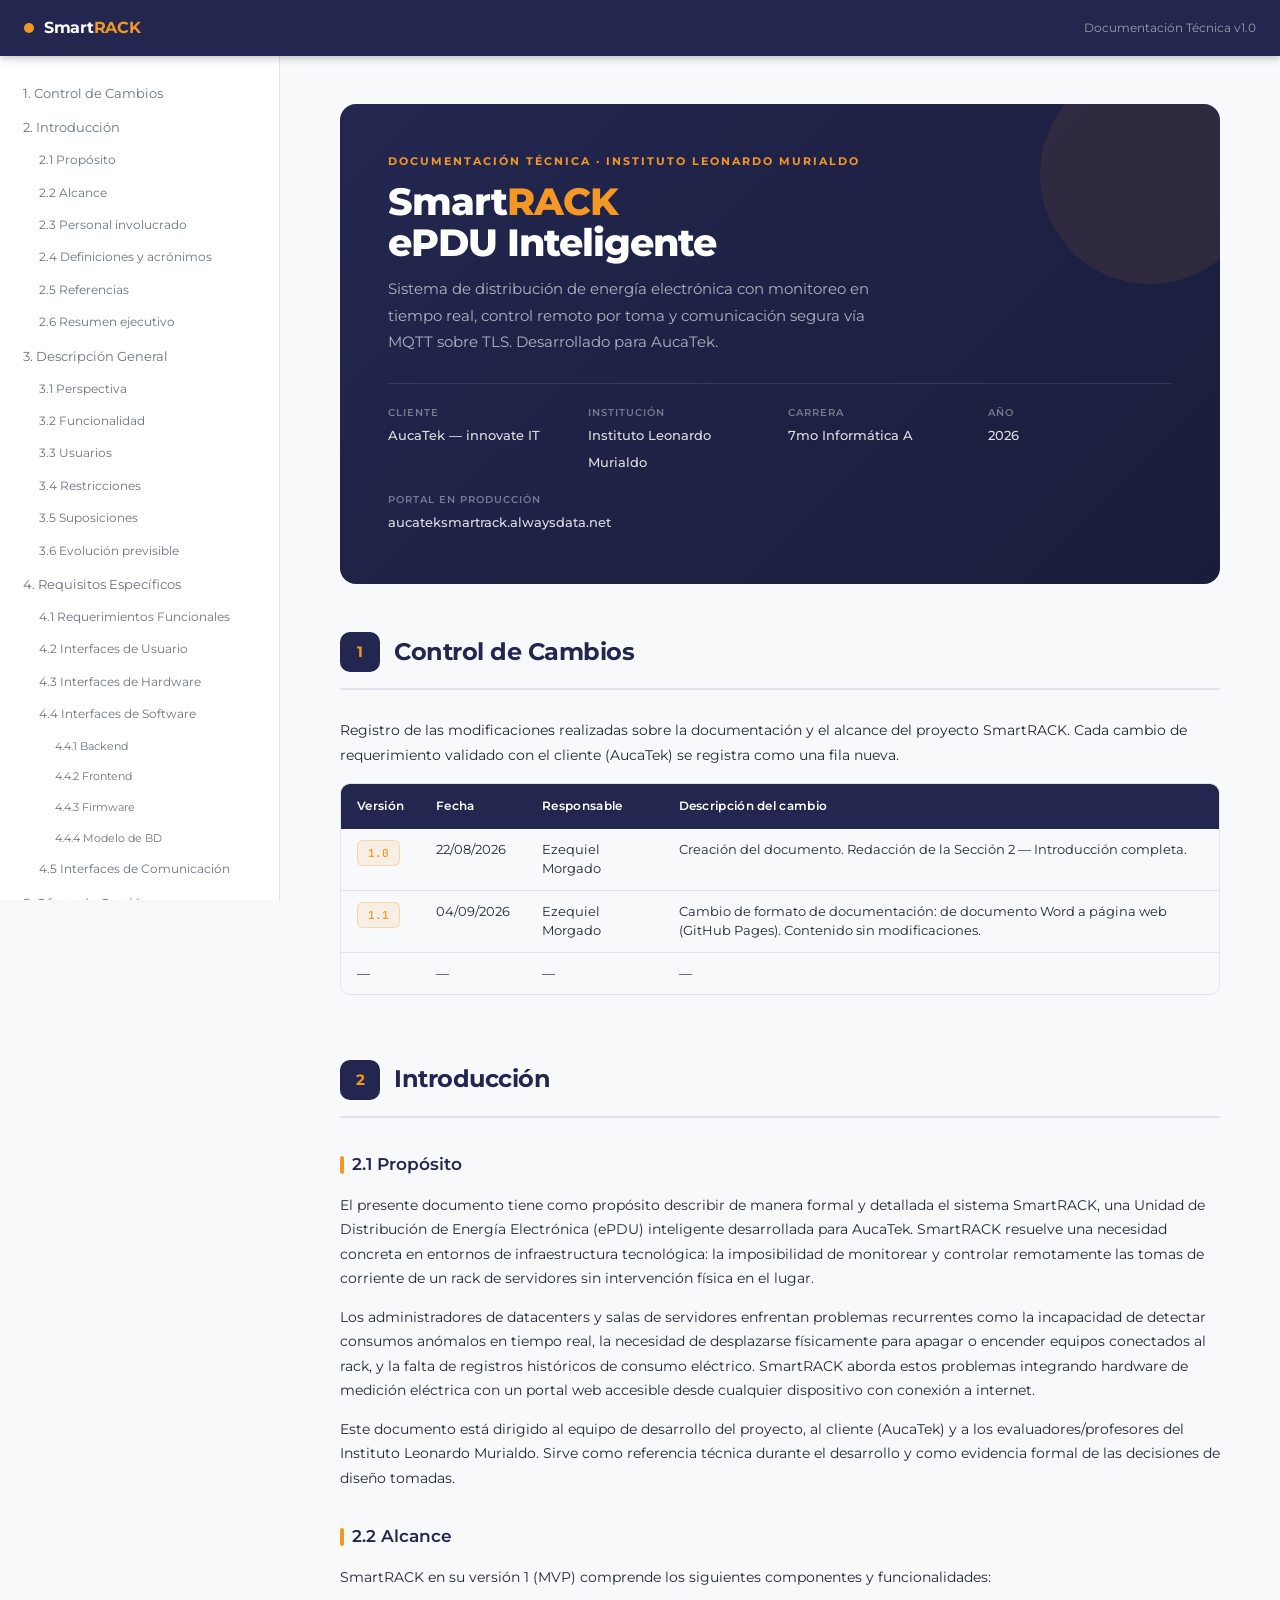
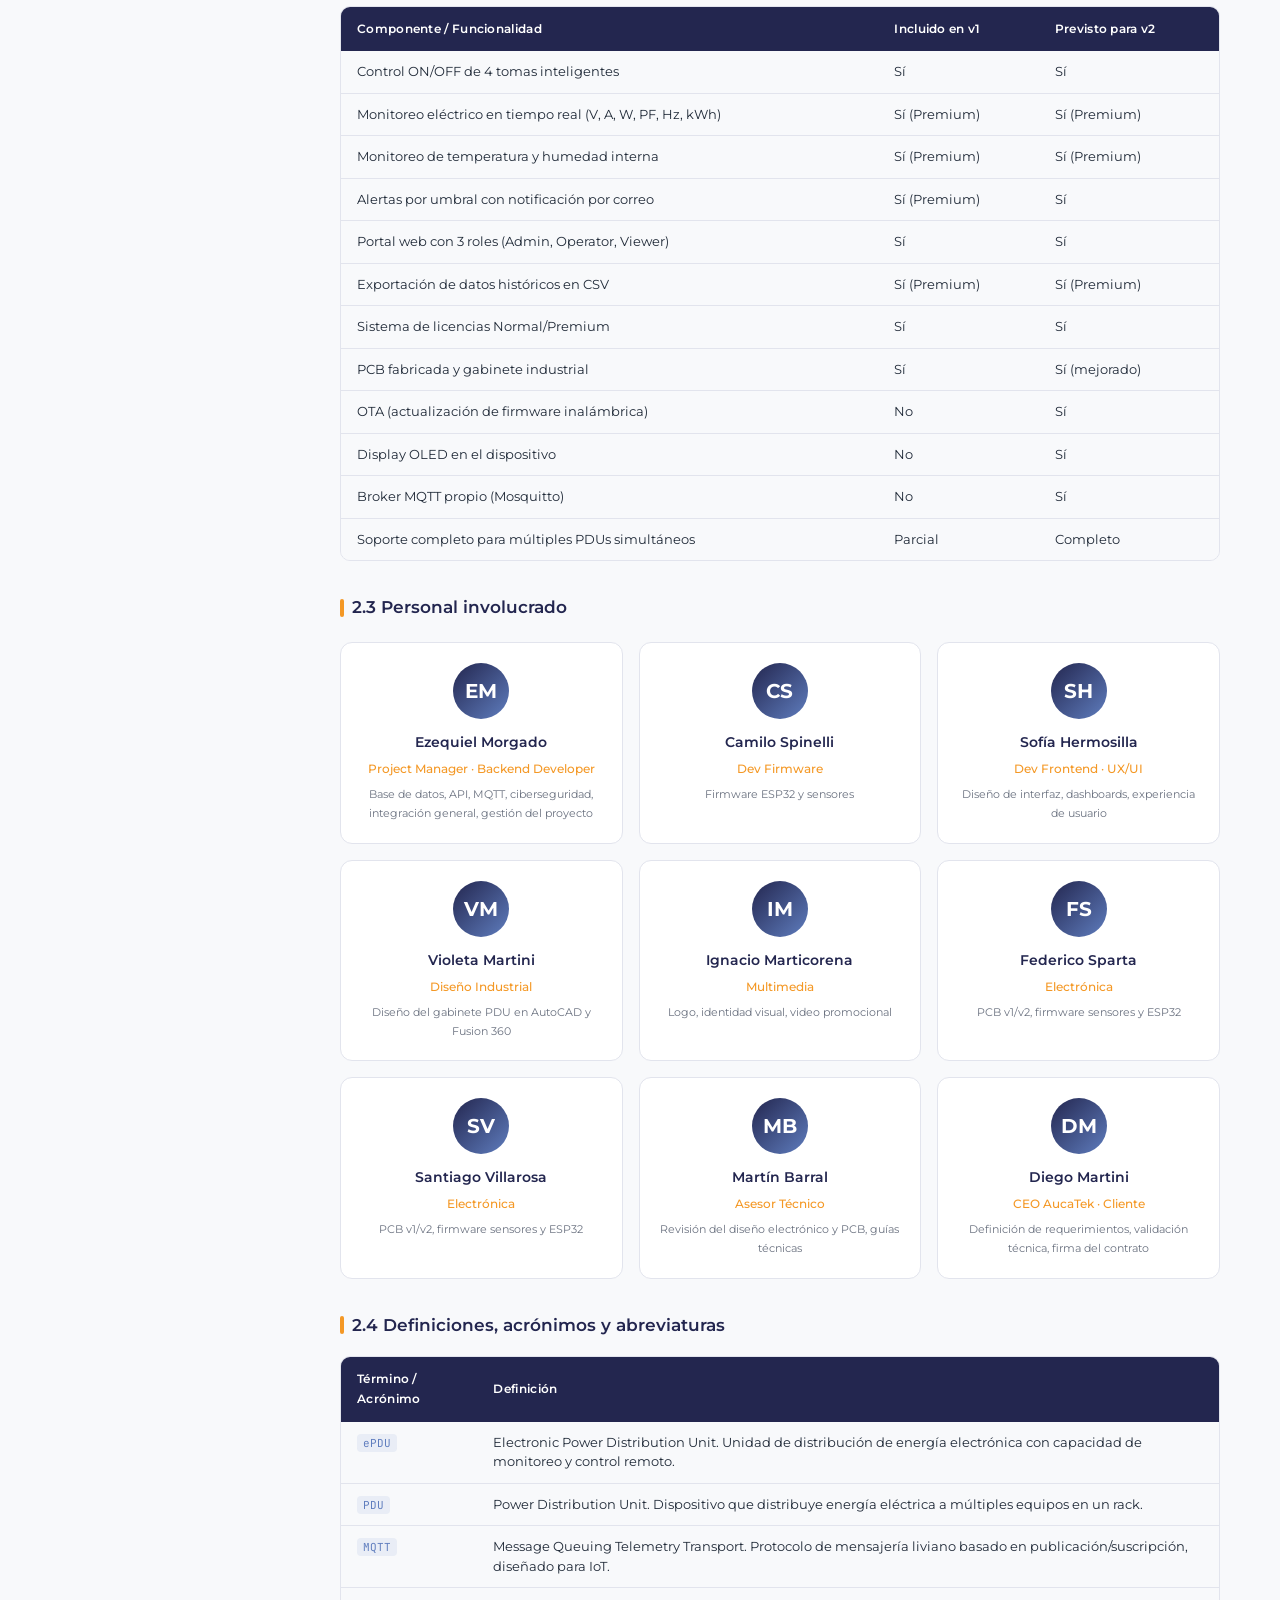
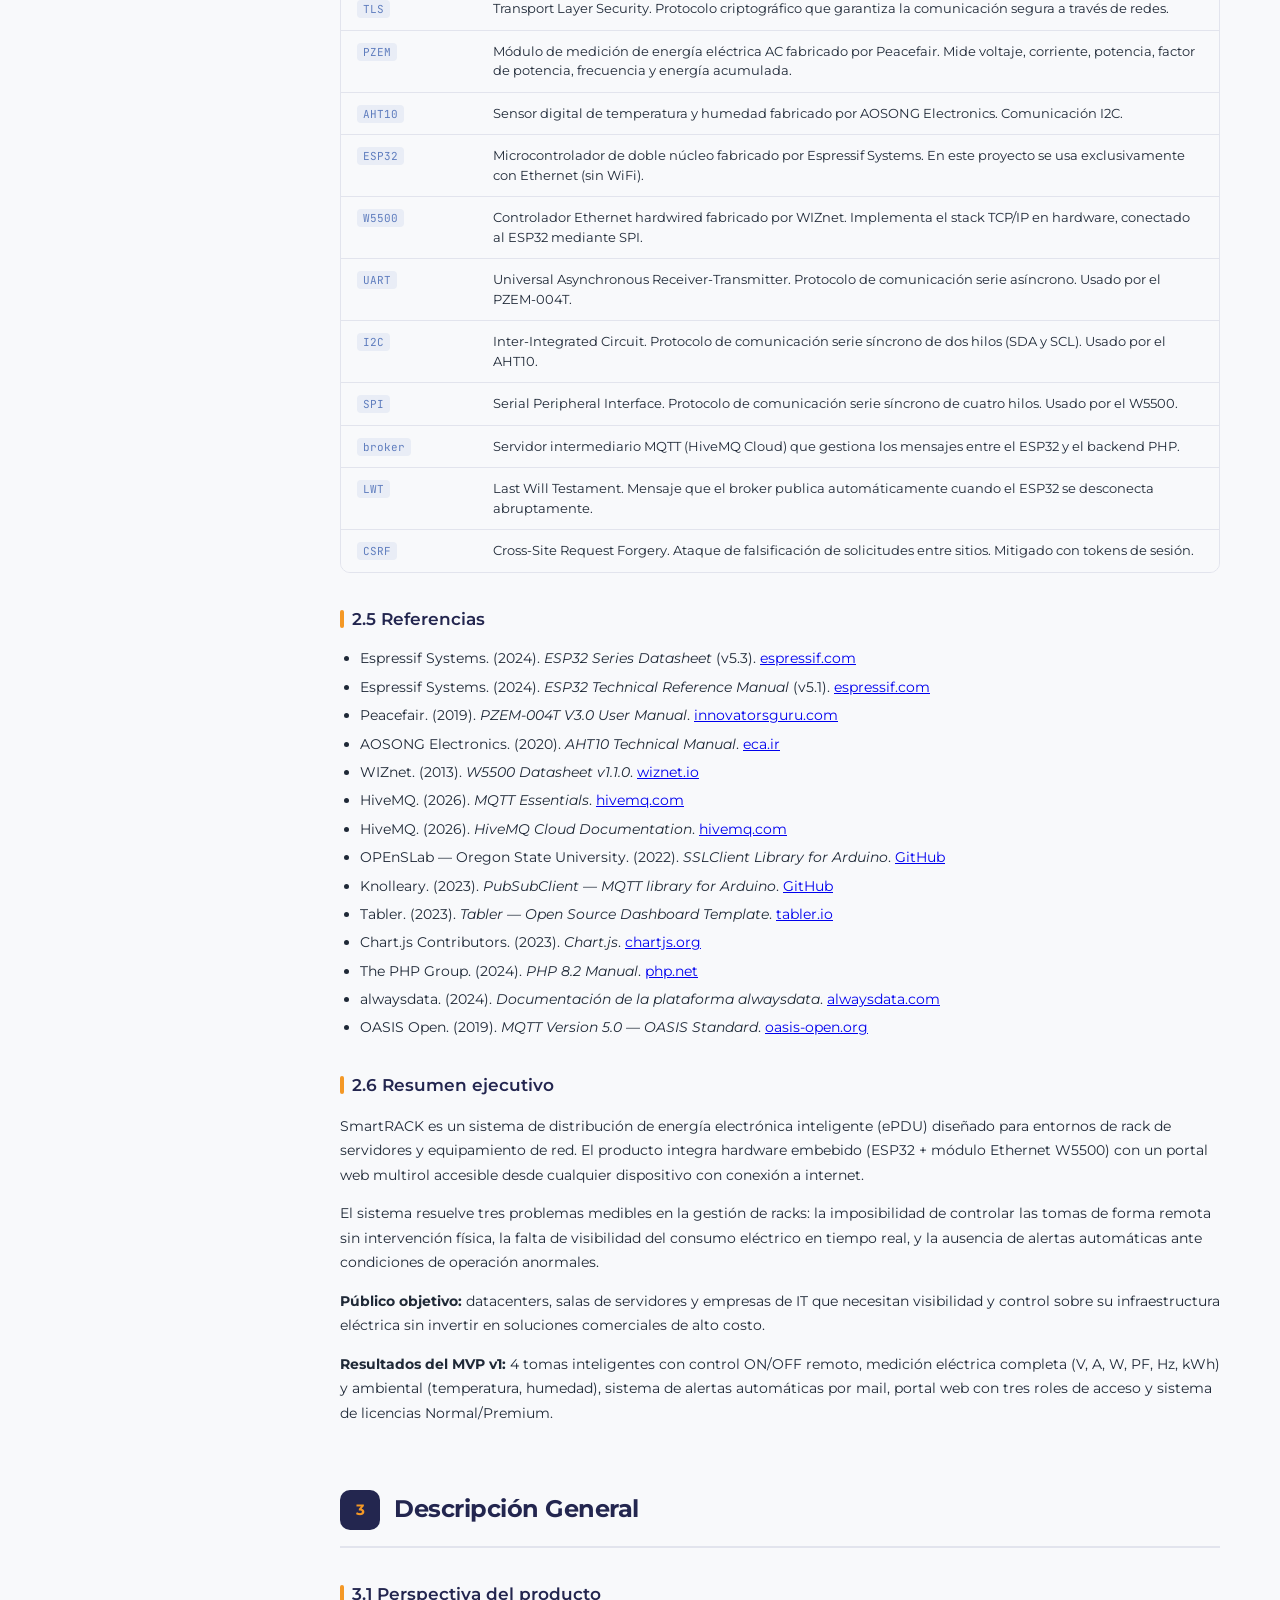
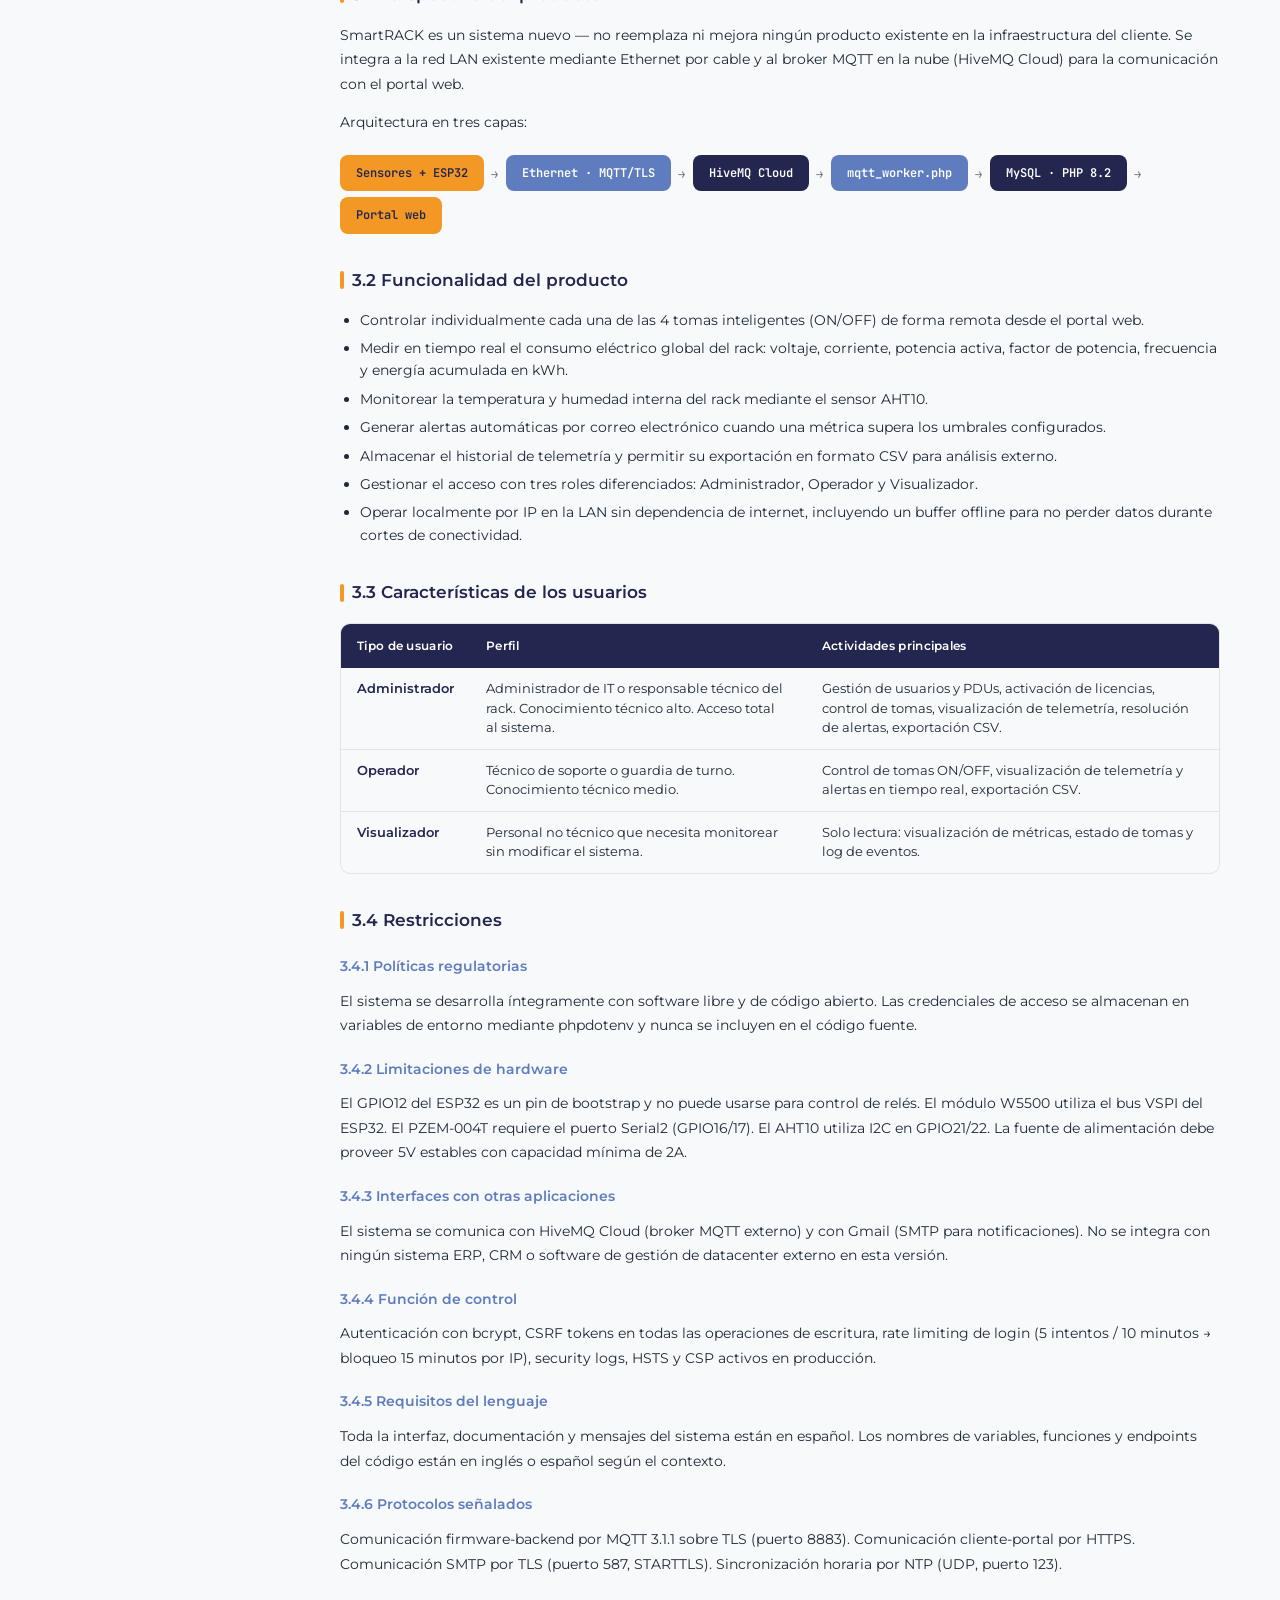
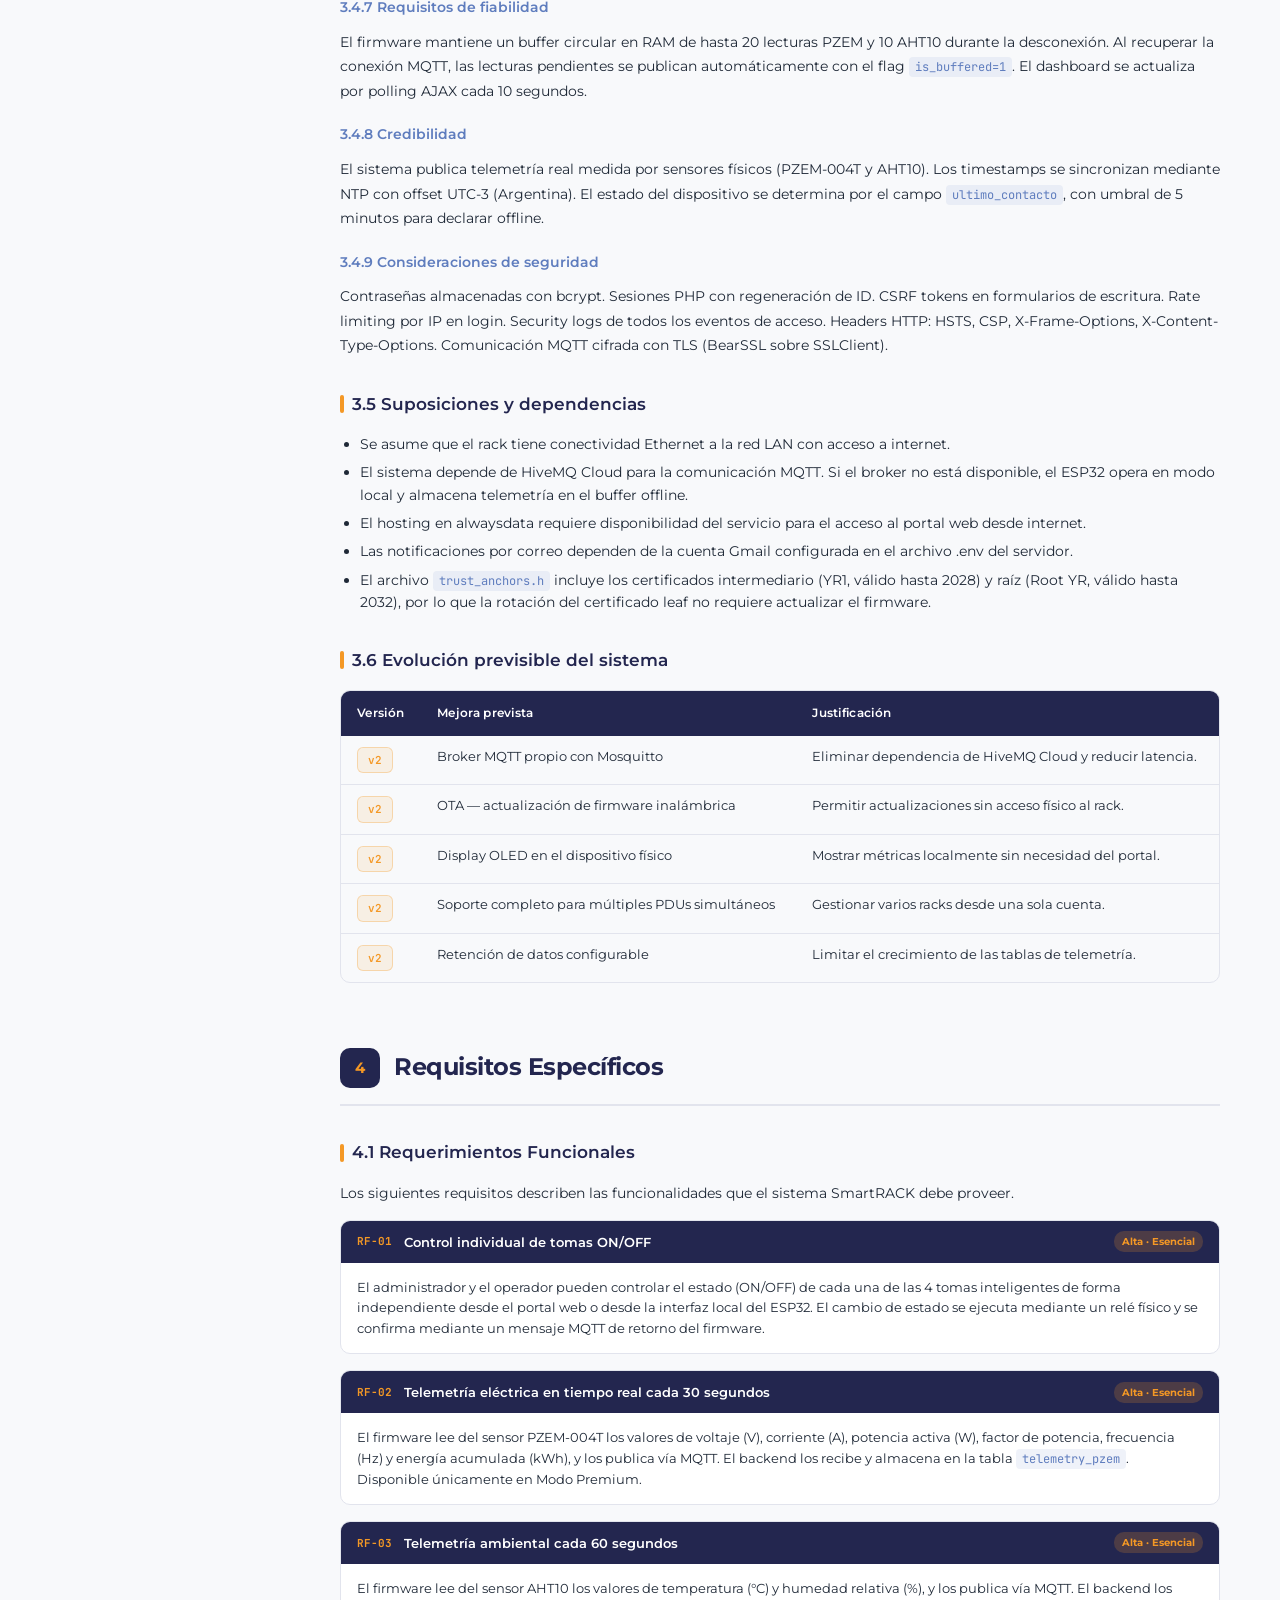
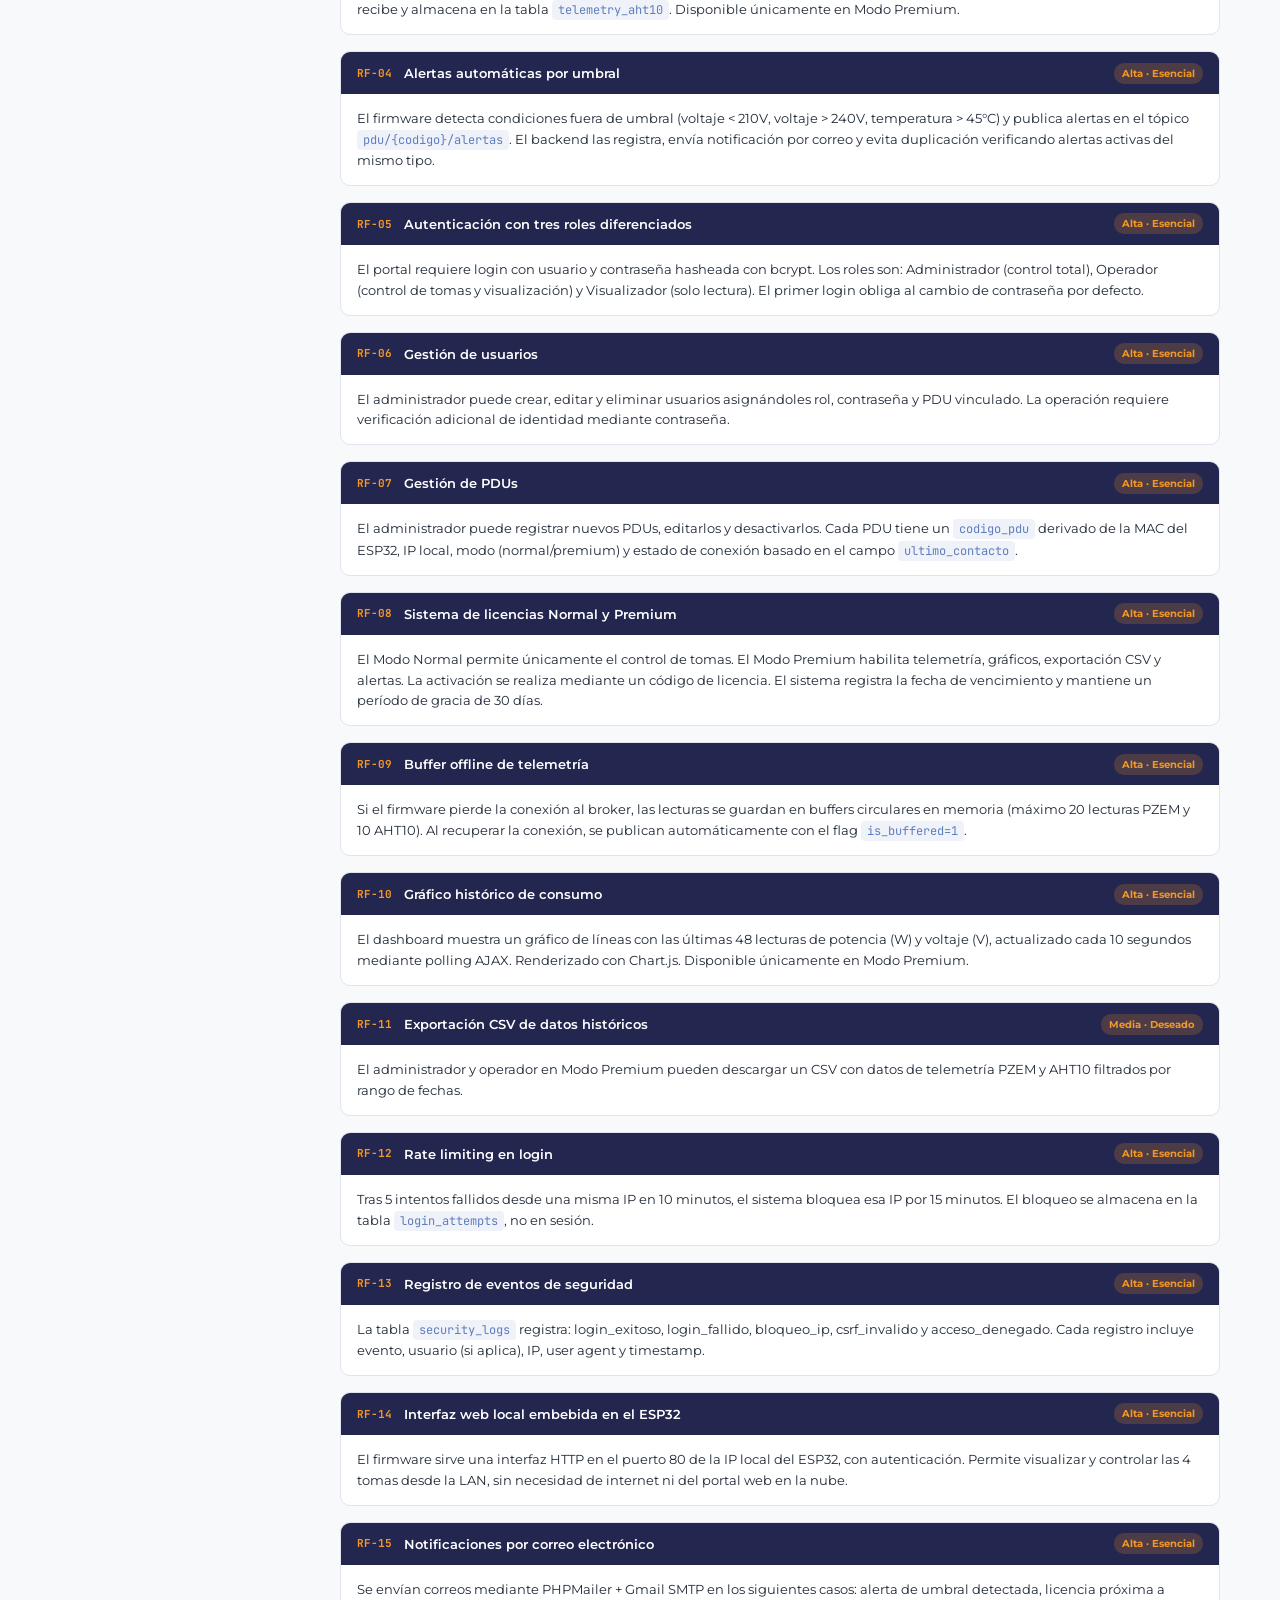
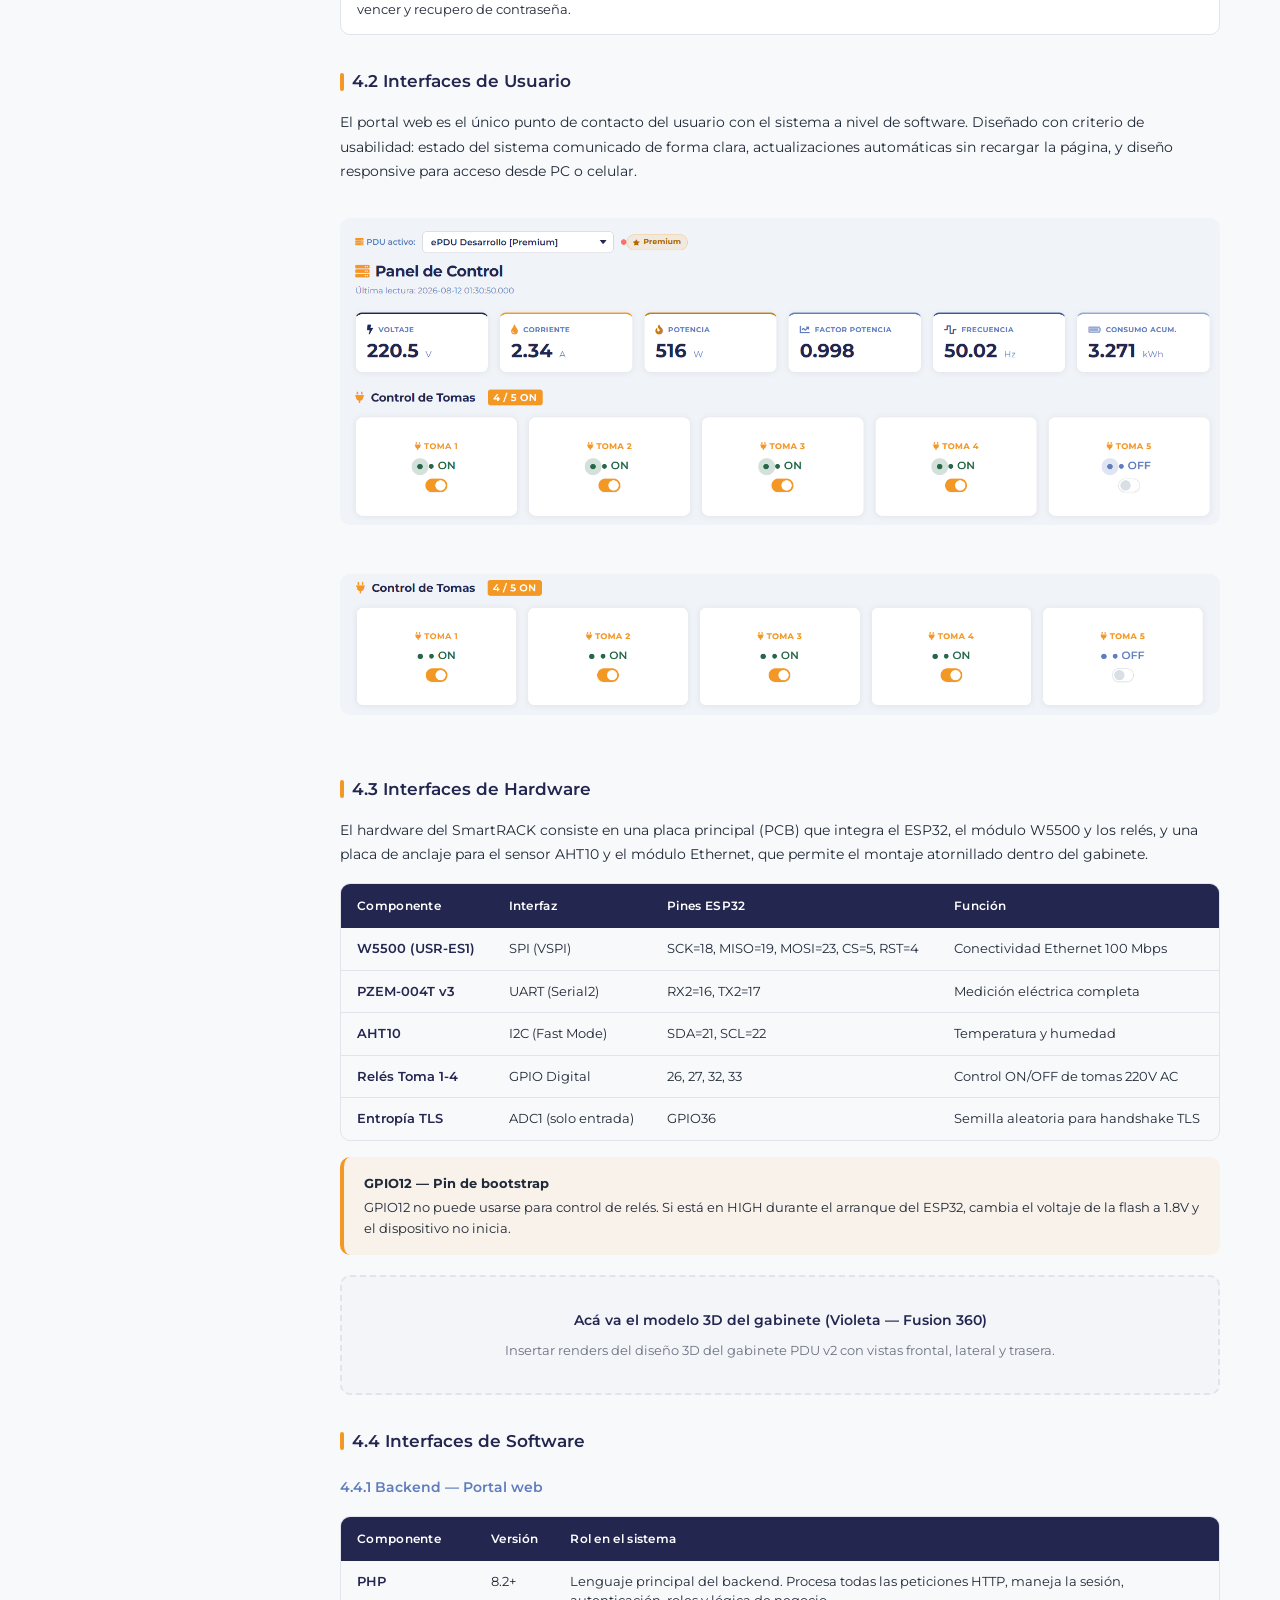
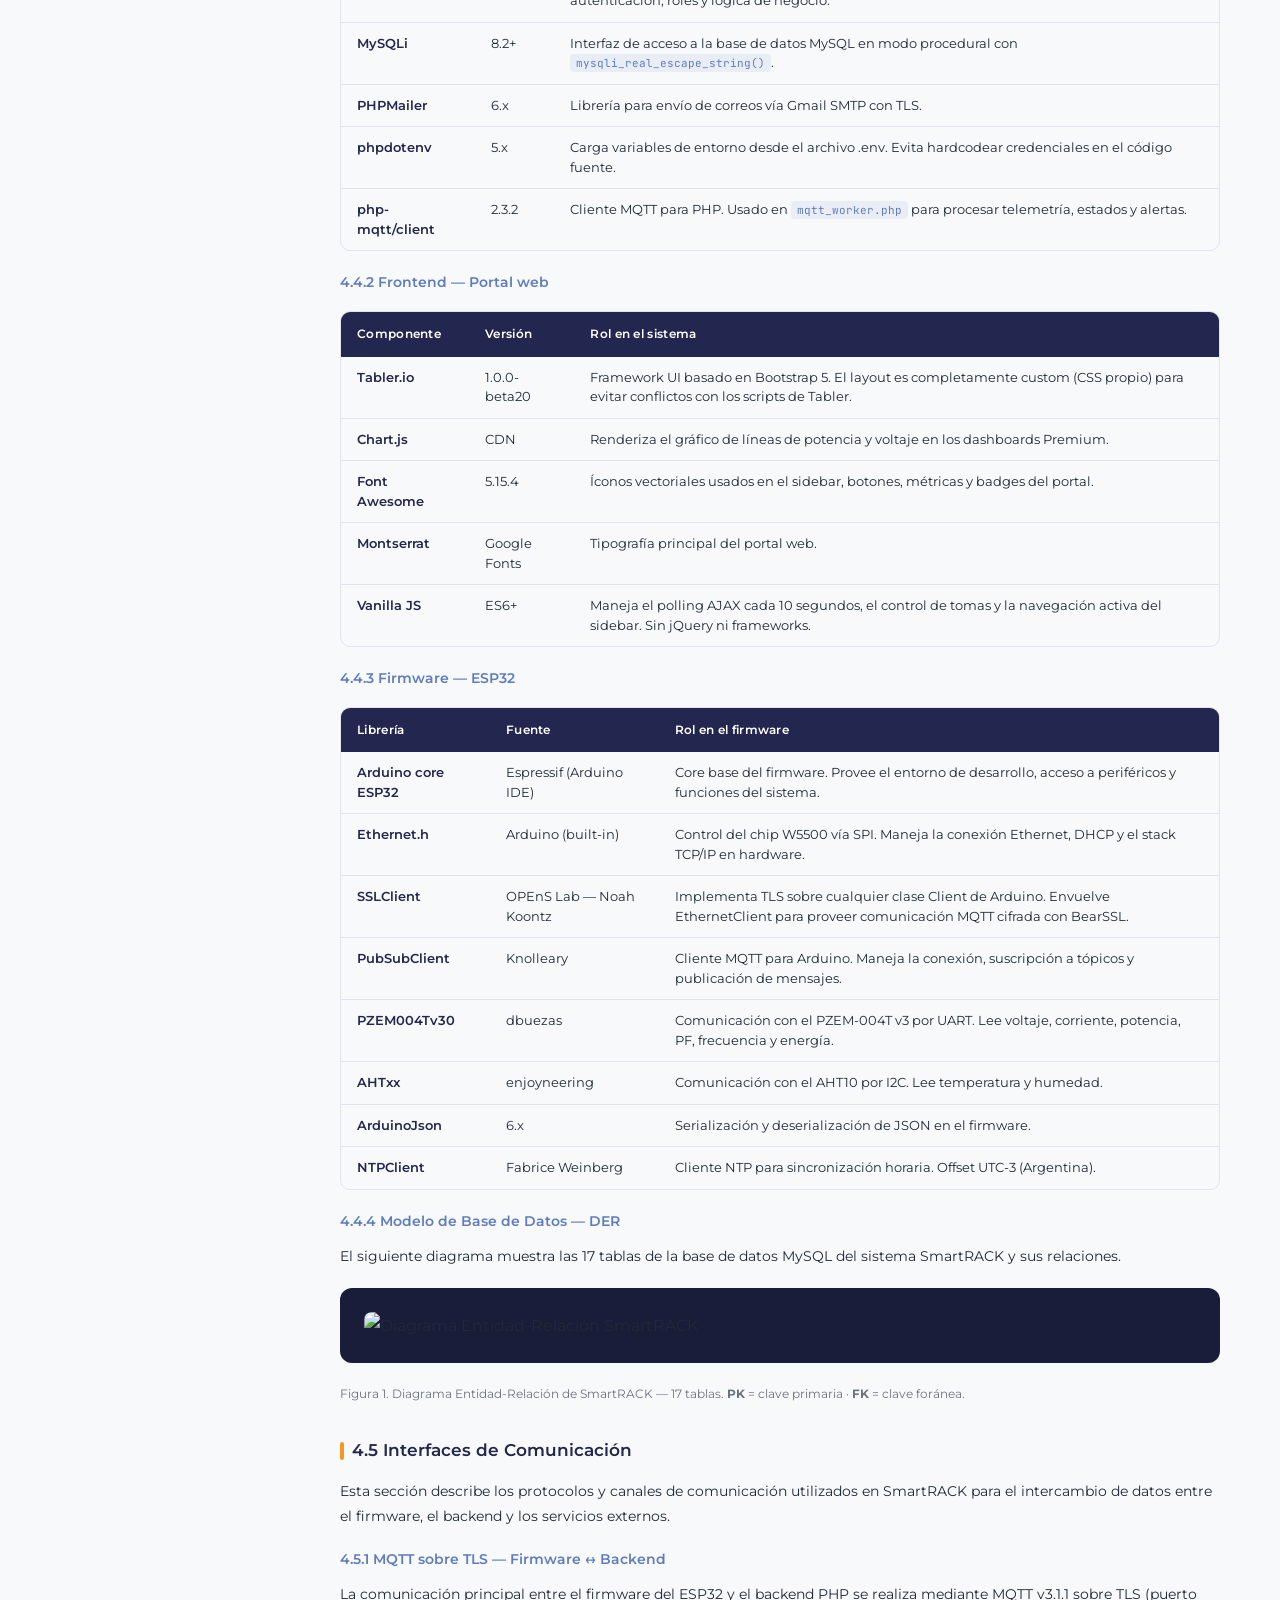
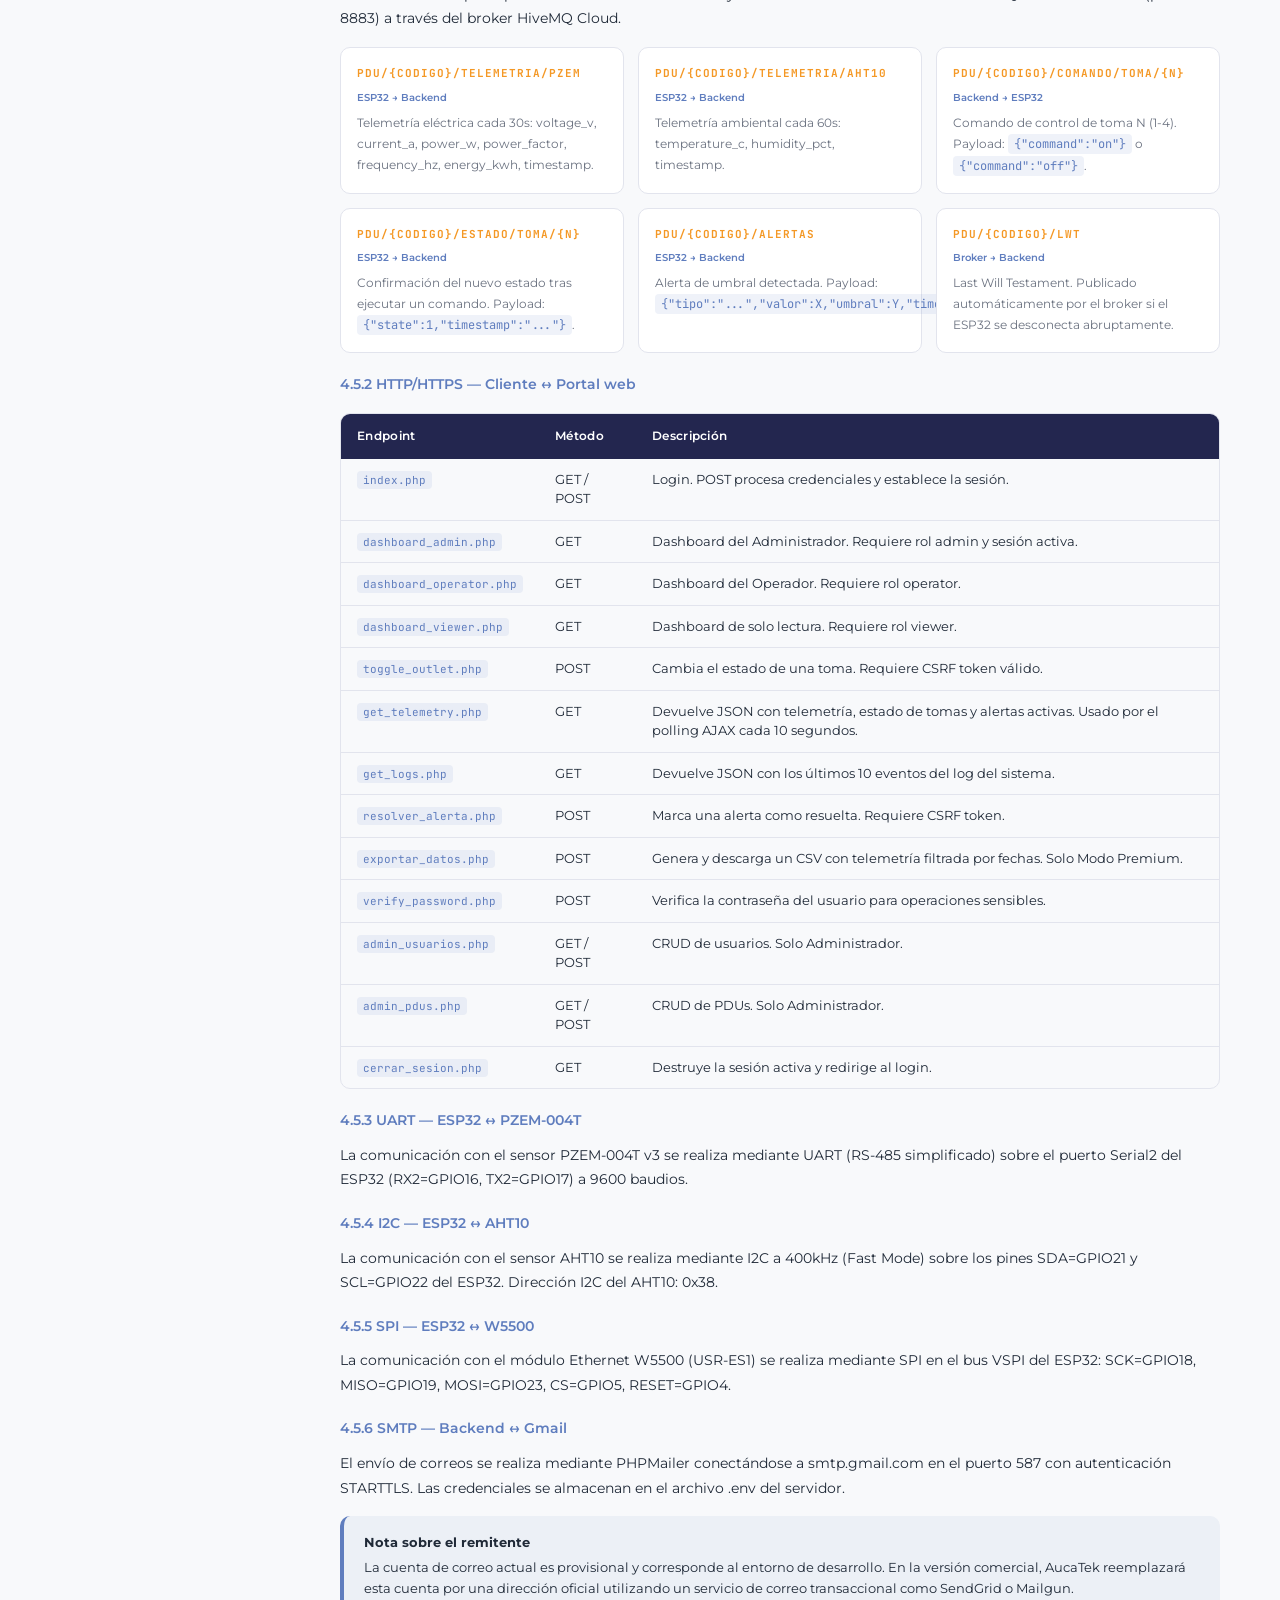
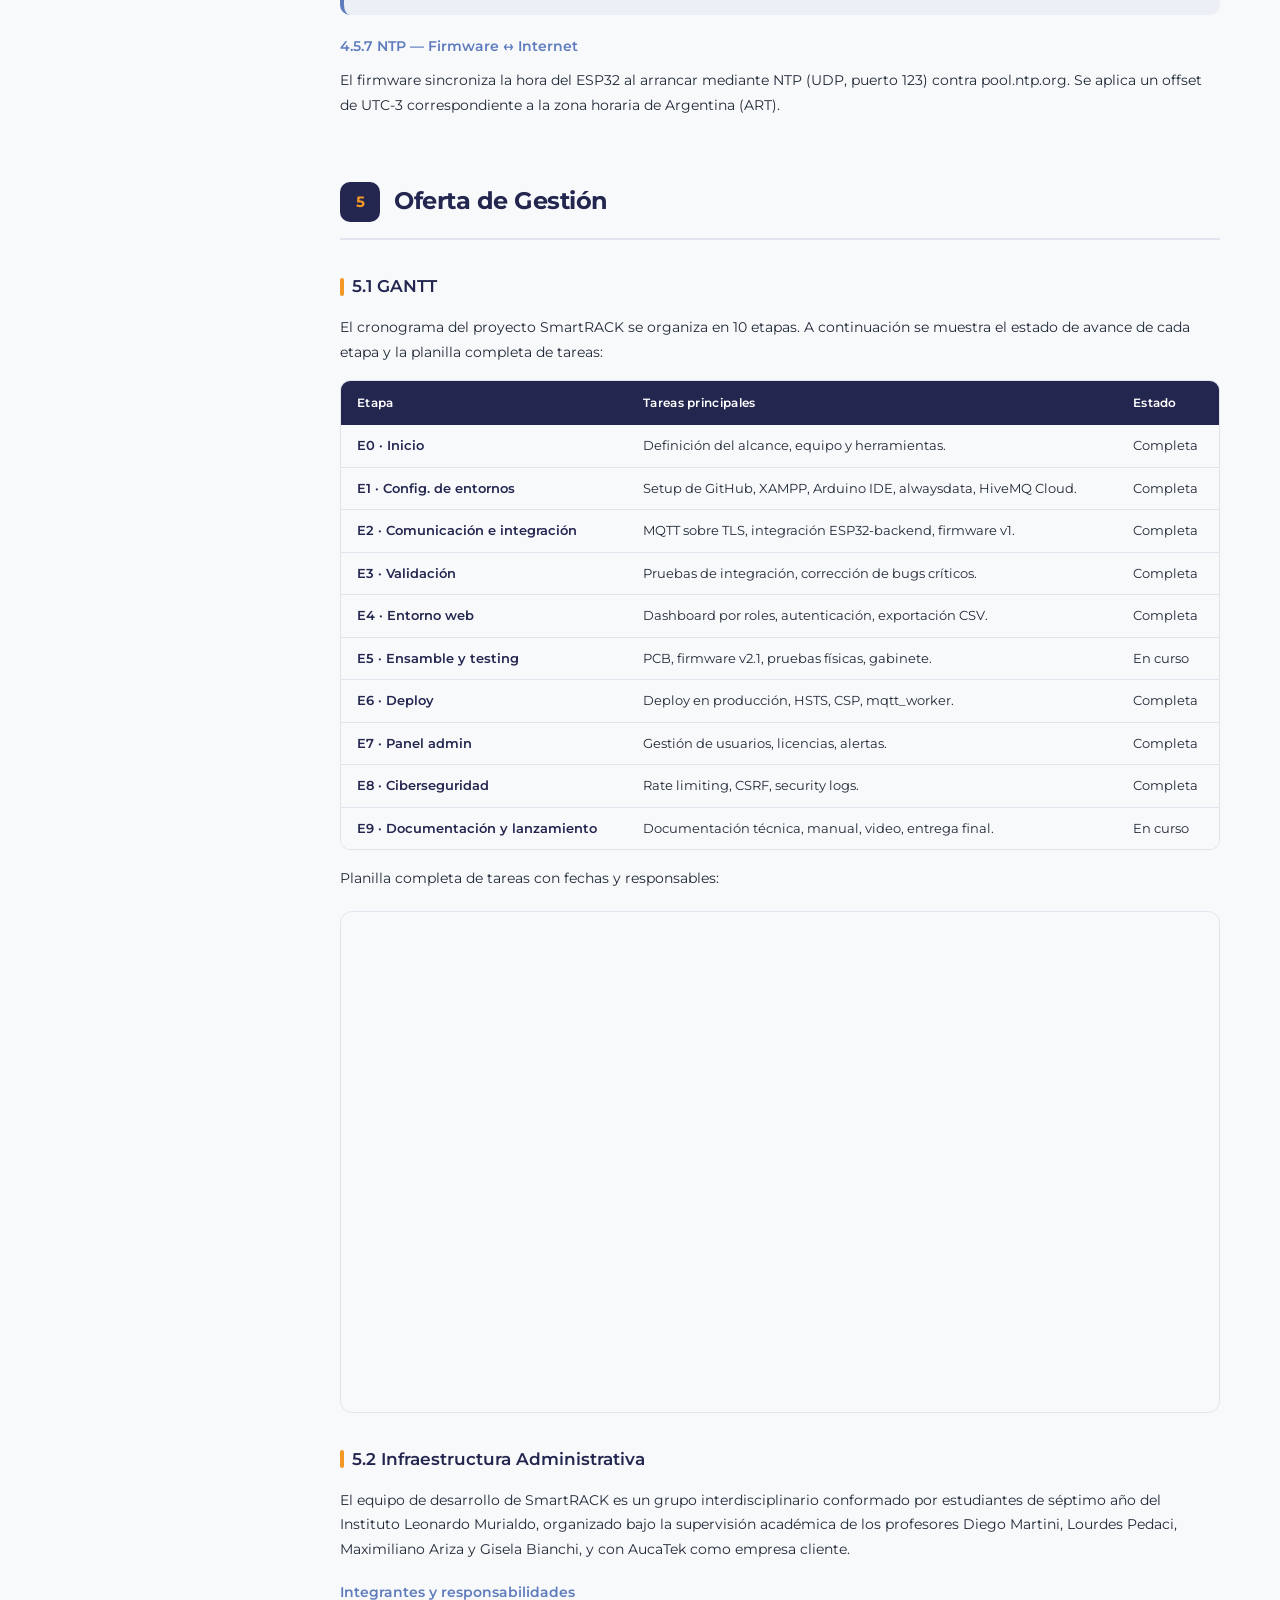
==== commit d3e410b6: "Update index.html" ====
--- a/smartrack-docs/index.html
+++ b/smartrack-docs/index.html
@@ -25,73 +25,31 @@
     *, *::before, *::after { box-sizing: border-box; margin: 0; padding: 0; }
     html { scroll-behavior: smooth; }
     body { font-family: 'Montserrat', sans-serif; background: var(--bg); color: var(--text); line-height: 1.7; }
-
-    /* ── TOP BAR ── */
-    .topbar {
-      position: fixed; top: 0; left: 0; right: 0; z-index: 300;
-      height: 56px; background: var(--navy);
-      display: flex; align-items: center; justify-content: space-between;
-      padding: 0 24px;
-      box-shadow: 0 2px 8px rgba(0,0,0,0.25);
-    }
+    .topbar { position: fixed; top: 0; left: 0; right: 0; z-index: 300; height: 56px; background: var(--navy); display: flex; align-items: center; justify-content: space-between; padding: 0 24px; box-shadow: 0 2px 8px rgba(0,0,0,0.25); }
     .topbar-brand { display: flex; align-items: center; gap: 10px; }
     .topbar-brand .logo-dot { width: 10px; height: 10px; background: var(--orange); border-radius: 50%; }
     .topbar-brand span { font-size: 16px; font-weight: 700; color: #fff; letter-spacing: -0.3px; }
     .topbar-brand span em { color: var(--orange); font-style: normal; }
     .topbar-meta { font-size: 12px; color: rgba(255,255,255,0.55); }
     .menu-toggle { display: none; background: none; border: none; cursor: pointer; color: #fff; font-size: 22px; }
-
-    /* ── SIDEBAR ── */
-    .sidebar {
-      position: fixed; top: 56px; left: 0; bottom: 0;
-      width: var(--sidebar-w);
-      background: var(--white);
-      border-right: 1px solid var(--border);
-      overflow-y: auto;
-      z-index: 200;
-      padding: 20px 0 40px;
-    }
+    .sidebar { position: fixed; top: 56px; left: 0; bottom: 0; width: var(--sidebar-w); background: var(--white); border-right: 1px solid var(--border); overflow-y: auto; z-index: 200; padding: 20px 0 40px; }
     .sidebar::-webkit-scrollbar { width: 4px; }
     .sidebar::-webkit-scrollbar-thumb { background: var(--border); border-radius: 4px; }
-
-    .nav-section { padding: 8px 20px 4px; font-size: 10px; font-weight: 700; color: var(--orange); text-transform: uppercase; letter-spacing: 1.5px; margin-top: 12px; }
-    .nav-item { display: block; padding: 6px 20px 6px 20px; font-size: 13px; color: var(--muted); text-decoration: none; border-left: 3px solid transparent; transition: all 0.15s; }
+    .nav-item { display: block; padding: 6px 20px; font-size: 13px; color: var(--muted); text-decoration: none; border-left: 3px solid transparent; transition: all 0.15s; }
     .nav-item:hover { color: var(--navy); background: rgba(95,125,190,0.06); }
     .nav-item.active { color: var(--navy); font-weight: 600; border-left-color: var(--orange); background: rgba(244,152,37,0.06); }
     .nav-item.sub { padding-left: 36px; font-size: 12px; }
     .nav-item.sub2 { padding-left: 52px; font-size: 11px; }
-
-    /* ── MAIN CONTENT ── */
-    .main {
-      margin-left: var(--sidebar-w);
-      margin-top: 56px;
-      padding: 48px 60px 80px;
-      max-width: 1060px;
-    }
-
-    /* ── HERO ── */
-    .hero {
-      background: linear-gradient(135deg, var(--navy) 0%, var(--navy2) 100%);
-      border-radius: 16px; padding: 48px; margin-bottom: 48px;
-      position: relative; overflow: hidden;
-    }
-    .hero::after {
-      content: ''; position: absolute; right: -40px; top: -40px;
-      width: 220px; height: 220px; border-radius: 50%;
-      background: rgba(244,152,37,0.08);
-    }
+    .main { margin-left: var(--sidebar-w); margin-top: 56px; padding: 48px 60px 80px; max-width: 1060px; }
+    .hero { background: linear-gradient(135deg, var(--navy) 0%, var(--navy2) 100%); border-radius: 16px; padding: 48px; margin-bottom: 48px; position: relative; overflow: hidden; }
+    .hero::after { content: ''; position: absolute; right: -40px; top: -40px; width: 220px; height: 220px; border-radius: 50%; background: rgba(244,152,37,0.08); }
     .hero-eyebrow { font-size: 11px; font-weight: 700; color: var(--orange); letter-spacing: 2px; text-transform: uppercase; margin-bottom: 10px; }
     .hero h1 { font-size: 38px; font-weight: 800; color: #fff; line-height: 1.1; letter-spacing: -1px; margin-bottom: 12px; }
     .hero h1 span { color: var(--orange); }
     .hero-sub { font-size: 15px; color: rgba(255,255,255,0.65); max-width: 520px; margin-bottom: 28px; }
-    .hero-badges { display: flex; gap: 10px; flex-wrap: wrap; }
-    .badge { display: inline-flex; align-items: center; gap: 6px; background: rgba(255,255,255,0.08); border: 1px solid rgba(255,255,255,0.15); border-radius: 6px; padding: 5px 12px; font-size: 12px; color: rgba(255,255,255,0.8); }
-    .badge-o { background: rgba(244,152,37,0.15); border-color: rgba(244,152,37,0.35); color: var(--orange); }
     .hero-meta { margin-top: 28px; padding-top: 20px; border-top: 1px solid rgba(255,255,255,0.1); display: grid; grid-template-columns: repeat(auto-fit, minmax(160px, 1fr)); gap: 16px; }
     .hero-meta-item label { font-size: 10px; color: rgba(255,255,255,0.4); font-weight: 600; text-transform: uppercase; letter-spacing: 1px; display: block; }
     .hero-meta-item span { font-size: 13px; color: rgba(255,255,255,0.85); font-weight: 500; }
-
-    /* ── SECTIONS ── */
     .doc-section { margin-bottom: 64px; scroll-margin-top: 80px; }
     .section-header { display: flex; align-items: center; gap: 14px; margin-bottom: 28px; padding-bottom: 16px; border-bottom: 2px solid var(--border); }
     .section-num { width: 40px; height: 40px; background: var(--navy); border-radius: 10px; display: flex; align-items: center; justify-content: center; font-size: 15px; font-weight: 700; color: var(--orange); flex-shrink: 0; }
@@ -100,15 +58,12 @@
     .subsection-title { font-size: 17px; font-weight: 600; color: var(--navy); margin-bottom: 14px; display: flex; align-items: center; gap: 8px; }
     .subsection-title::before { content: ''; display: block; width: 4px; height: 18px; background: var(--orange); border-radius: 2px; flex-shrink: 0; }
     .sub2-title { font-size: 14px; font-weight: 600; color: var(--celeste); margin: 20px 0 10px; }
-
     p { font-size: 14px; color: var(--text); margin-bottom: 14px; line-height: 1.75; }
     ul, ol { padding-left: 20px; margin-bottom: 14px; }
     li { font-size: 14px; color: var(--text); margin-bottom: 6px; line-height: 1.6; }
     code { font-family: 'JetBrains Mono', monospace; font-size: 12px; background: rgba(95,125,190,0.1); color: var(--celeste); padding: 2px 6px; border-radius: 4px; }
     pre { background: var(--code-bg); border-radius: 10px; padding: 20px; overflow-x: auto; margin: 16px 0; }
     pre code { background: none; color: #a9b7c6; padding: 0; font-size: 13px; line-height: 1.7; }
-
-    /* ── TABLES ── */
     .table-wrap { overflow-x: auto; margin: 16px 0; border-radius: 10px; border: 1px solid var(--border); }
     table { width: 100%; border-collapse: collapse; font-size: 13px; }
     thead tr { background: var(--navy); }
@@ -119,30 +74,19 @@
     tbody tr:last-child td { border-bottom: none; }
     td code { font-size: 11px; }
     td strong { color: var(--navy); font-weight: 600; }
-
-    /* ── CALLOUTS ── */
     .callout { border-radius: 10px; padding: 16px 20px; margin: 16px 0; display: flex; gap: 14px; align-items: flex-start; }
-    .callout-icon { font-size: 18px; flex-shrink: 0; margin-top: 1px; }
     .callout-body { font-size: 13px; line-height: 1.6; }
     .callout-body strong { display: block; margin-bottom: 4px; font-size: 13px; }
     .callout-info  { background: rgba(95,125,190,0.08); border-left: 4px solid var(--celeste); }
     .callout-warn  { background: rgba(244,152,37,0.08); border-left: 4px solid var(--orange); }
-    .callout-note  { background: rgba(35,38,79,0.05); border-left: 4px solid var(--navy); }
-
-    /* ── PLACEHOLDER ── */
     .placeholder { border: 2px dashed var(--border); border-radius: 10px; padding: 32px; text-align: center; margin: 20px 0; background: rgba(95,125,190,0.03); }
-    .placeholder-icon { font-size: 32px; margin-bottom: 10px; }
     .placeholder-title { font-size: 14px; font-weight: 600; color: var(--navy); margin-bottom: 6px; }
     .placeholder-desc { font-size: 13px; color: var(--muted); }
-
-    /* ── ARCH DIAGRAM ── */
     .arch-flow { display: flex; align-items: center; gap: 6px; flex-wrap: wrap; margin: 20px 0; }
     .arch-box { background: var(--navy); color: #fff; padding: 8px 16px; border-radius: 8px; font-size: 12px; font-weight: 600; font-family: 'JetBrains Mono', monospace; }
     .arch-box.orange { background: var(--orange); color: var(--navy); }
     .arch-box.celeste { background: var(--celeste); }
     .arch-arrow { color: var(--muted); font-size: 16px; }
-
-    /* ── TEAM CARDS ── */
     .team-grid { display: grid; grid-template-columns: repeat(auto-fill, minmax(220px, 1fr)); gap: 16px; margin: 20px 0; }
     .team-card { background: #fff; border: 1px solid var(--border); border-radius: 12px; padding: 20px; text-align: center; transition: box-shadow 0.2s; }
     .team-card:hover { box-shadow: 0 4px 16px rgba(35,38,79,0.08); }
@@ -150,42 +94,29 @@
     .team-name { font-size: 14px; font-weight: 600; color: var(--navy); margin-bottom: 4px; }
     .team-role { font-size: 12px; color: var(--orange); font-weight: 500; margin-bottom: 6px; }
     .team-area { font-size: 11px; color: var(--muted); }
-
-    /* ── TOPIC CHIPS ── */
     .topic-grid { display: grid; grid-template-columns: repeat(auto-fill, minmax(280px, 1fr)); gap: 14px; margin: 16px 0; }
     .topic-card { background: #fff; border: 1px solid var(--border); border-radius: 10px; padding: 16px; }
     .topic-card .topic-label { font-size: 11px; font-weight: 700; color: var(--orange); text-transform: uppercase; letter-spacing: 1px; margin-bottom: 6px; font-family: 'JetBrains Mono', monospace; }
     .topic-card .topic-dir { font-size: 10px; color: var(--celeste); font-weight: 600; margin-bottom: 6px; }
     .topic-card p { font-size: 12px; margin-bottom: 0; color: var(--muted); }
-
-    /* ── TOOLS GRID ── */
     .tools-grid { display: grid; grid-template-columns: repeat(auto-fill, minmax(200px, 1fr)); gap: 12px; margin: 16px 0; }
     .tool-chip { background: #fff; border: 1px solid var(--border); border-radius: 8px; padding: 12px 16px; display: flex; align-items: center; gap: 10px; }
     .tool-chip .tool-dot { width: 8px; height: 8px; border-radius: 50%; background: var(--orange); flex-shrink: 0; }
     .tool-chip .tool-name { font-size: 13px; font-weight: 600; color: var(--navy); }
     .tool-chip .tool-desc { font-size: 11px; color: var(--muted); }
-
-    /* ── REQUIREMENTS ── */
     .req-card { background: #fff; border: 1px solid var(--border); border-radius: 10px; margin-bottom: 16px; overflow: hidden; }
     .req-header { background: var(--navy); padding: 10px 16px; display: flex; align-items: center; gap: 12px; }
     .req-num { font-size: 11px; font-weight: 700; color: var(--orange); font-family: 'JetBrains Mono', monospace; }
     .req-title { font-size: 13px; font-weight: 600; color: #fff; flex: 1; }
     .req-badge { font-size: 10px; font-weight: 700; padding: 2px 8px; border-radius: 10px; background: rgba(244,152,37,0.2); color: var(--orange); }
     .req-body { padding: 14px 16px; font-size: 13px; color: var(--text); line-height: 1.6; }
-
-    /* ── VERSION BADGE ── */
     .ver-badge { display: inline-flex; align-items: center; gap: 6px; background: rgba(244,152,37,0.1); border: 1px solid rgba(244,152,37,0.3); border-radius: 6px; padding: 4px 10px; font-size: 11px; font-weight: 600; color: var(--orange); font-family: 'JetBrains Mono', monospace; }
-
-    /* ── DER WRAPPER ── */
     .der-wrap { background: var(--navy2); border-radius: 12px; padding: 24px; margin: 20px 0; overflow-x: auto; }
-    .der-wrap svg { max-width: 100%; }
-
-    /* ── FOOTER ── */
+    .gantt-wrap { margin: 20px 0; border-radius: 12px; overflow: hidden; border: 1px solid var(--border); }
+    .gantt-wrap iframe { width: 100%; height: 500px; border: none; display: block; }
     .doc-footer { margin-top: 80px; padding-top: 32px; border-top: 2px solid var(--border); text-align: center; }
     .doc-footer p { font-size: 13px; color: var(--muted); }
     .doc-footer strong { color: var(--navy); }
-
-    /* ── RESPONSIVE ── */
     @media (max-width: 900px) {
       .sidebar { transform: translateX(-100%); transition: transform 0.25s; }
       .sidebar.open { transform: translateX(0); }
@@ -202,7 +133,6 @@
 </head>
 <body>
 
-<!-- ── TOP BAR ── -->
 <header class="topbar">
   <div class="topbar-brand">
     <!-- Reemplazar por: <img src="logo_smartrack.svg" alt="SmartRACK" style="height:32px;"> cuando esté disponible -->
@@ -212,11 +142,10 @@
   <div style="display:flex;align-items:center;gap:16px;">
     <!-- Reemplazar por: <img src="logo_murialdo.png" alt="Instituto Leonardo Murialdo" style="height:36px;filter:brightness(0) invert(1);"> cuando esté disponible -->
     <div class="topbar-meta">Documentación Técnica v1.0</div>
-    <button class="menu-toggle" onclick="document.querySelector('.sidebar').classList.toggle('open')"></button>
+    <button class="menu-toggle" onclick="document.querySelector('.sidebar').classList.toggle('open')">☰</button>
   </div>
 </header>
 
-<!-- ── SIDEBAR ── -->
 <nav class="sidebar" id="sidebar">
   <a class="nav-item active" href="#s1">1. Control de Cambios</a>
   <a class="nav-item" href="#s2">2. Introducción</a>
@@ -248,15 +177,12 @@
   <a class="nav-item sub" href="#s5-2">5.2 Infraestructura Administrativa</a>
 </nav>
 
-<!-- ── MAIN CONTENT ── -->
 <main class="main">
 
-  <!-- HERO -->
   <div class="hero">
     <div class="hero-eyebrow">Documentación Técnica · Instituto Leonardo Murialdo</div>
     <h1>Smart<span>RACK</span><br>ePDU Inteligente</h1>
     <p class="hero-sub">Sistema de distribución de energía electrónica con monitoreo en tiempo real, control remoto por toma y comunicación segura vía MQTT sobre TLS. Desarrollado para AucaTek.</p>
-
     <div class="hero-meta">
       <div class="hero-meta-item"><label>Cliente</label><span>AucaTek — innovate IT</span></div>
       <div class="hero-meta-item"><label>Institución</label><span>Instituto Leonardo Murialdo</span></div>
@@ -266,7 +192,7 @@
     </div>
   </div>
 
-  <!-- ══ 1. CONTROL DE CAMBIOS ══ -->
+  <!-- 1. CONTROL DE CAMBIOS -->
   <section class="doc-section" id="s1">
     <div class="section-header">
       <div class="section-num">1</div>
@@ -283,23 +209,20 @@
         </tbody>
       </table>
     </div>
-
   </section>
 
-  <!-- ══ 2. INTRODUCCIÓN ══ -->
+  <!-- 2. INTRODUCCIÓN -->
   <section class="doc-section" id="s2">
     <div class="section-header">
       <div class="section-num">2</div>
       <div class="section-title">Introducción</div>
     </div>
-
     <div class="subsection" id="s2-1">
       <div class="subsection-title">2.1 Propósito</div>
       <p>El presente documento tiene como propósito describir de manera formal y detallada el sistema SmartRACK, una Unidad de Distribución de Energía Electrónica (ePDU) inteligente desarrollada para AucaTek. SmartRACK resuelve una necesidad concreta en entornos de infraestructura tecnológica: la imposibilidad de monitorear y controlar remotamente las tomas de corriente de un rack de servidores sin intervención física en el lugar.</p>
       <p>Los administradores de datacenters y salas de servidores enfrentan problemas recurrentes como la incapacidad de detectar consumos anómalos en tiempo real, la necesidad de desplazarse físicamente para apagar o encender equipos conectados al rack, y la falta de registros históricos de consumo eléctrico. SmartRACK aborda estos problemas integrando hardware de medición eléctrica con un portal web accesible desde cualquier dispositivo con conexión a internet.</p>
       <p>Este documento está dirigido al equipo de desarrollo del proyecto, al cliente (AucaTek) y a los evaluadores/profesores del Instituto Leonardo Murialdo. Sirve como referencia técnica durante el desarrollo y como evidencia formal de las decisiones de diseño tomadas.</p>
     </div>
-
     <div class="subsection" id="s2-2">
       <div class="subsection-title">2.2 Alcance</div>
       <p>SmartRACK en su versión 1 (MVP) comprende los siguientes componentes y funcionalidades:</p>
@@ -307,83 +230,36 @@
         <table>
           <thead><tr><th>Componente / Funcionalidad</th><th>Incluido en v1</th><th>Previsto para v2</th></tr></thead>
           <tbody>
-            <tr><td>Control ON/OFF de 4 tomas inteligentes</td><td> Sí</td><td>Sí</td></tr>
-            <tr><td>Monitoreo eléctrico en tiempo real (V, A, W, PF, Hz, kWh)</td><td> Sí (Premium)</td><td>Sí (Premium)</td></tr>
-            <tr><td>Monitoreo de temperatura y humedad interna</td><td> Sí (Premium)</td><td>Sí (Premium)</td></tr>
-            <tr><td>Alertas por umbral con notificación por correo</td><td> Sí (Premium)</td><td>Sí</td></tr>
-            <tr><td>Portal web con 3 roles (Admin, Operator, Viewer)</td><td> Sí</td><td>Sí</td></tr>
-            <tr><td>Exportación de datos históricos en CSV</td><td> Sí (Premium)</td><td>Sí (Premium)</td></tr>
-            <tr><td>Sistema de licencias Normal/Premium</td><td> Sí</td><td>Sí</td></tr>
-            <tr><td>PCB fabricada y gabinete industrial</td><td> Sí</td><td>Sí (mejorado)</td></tr>
-            <tr><td>OTA (actualización de firmware inalámbrica)</td><td> No</td><td>Sí</td></tr>
-            <tr><td>Display OLED en el dispositivo</td><td> No</td><td>Sí</td></tr>
-            <tr><td>Broker MQTT propio (Mosquitto)</td><td> No</td><td>Sí</td></tr>
-            <tr><td>Soporte completo para múltiples PDUs simultáneos</td><td>️ Parcial</td><td>Completo</td></tr>
-          </tbody>
-        </table>
-      </div>
-    </div>
-
+            <tr><td>Control ON/OFF de 4 tomas inteligentes</td><td>Sí</td><td>Sí</td></tr>
+            <tr><td>Monitoreo eléctrico en tiempo real (V, A, W, PF, Hz, kWh)</td><td>Sí (Premium)</td><td>Sí (Premium)</td></tr>
+            <tr><td>Monitoreo de temperatura y humedad interna</td><td>Sí (Premium)</td><td>Sí (Premium)</td></tr>
+            <tr><td>Alertas por umbral con notificación por correo</td><td>Sí (Premium)</td><td>Sí</td></tr>
+            <tr><td>Portal web con 3 roles (Admin, Operator, Viewer)</td><td>Sí</td><td>Sí</td></tr>
+            <tr><td>Exportación de datos históricos en CSV</td><td>Sí (Premium)</td><td>Sí (Premium)</td></tr>
+            <tr><td>Sistema de licencias Normal/Premium</td><td>Sí</td><td>Sí</td></tr>
+            <tr><td>PCB fabricada y gabinete industrial</td><td>Sí</td><td>Sí (mejorado)</td></tr>
+            <tr><td>OTA (actualización de firmware inalámbrica)</td><td>No</td><td>Sí</td></tr>
+            <tr><td>Display OLED en el dispositivo</td><td>No</td><td>Sí</td></tr>
+            <tr><td>Broker MQTT propio (Mosquitto)</td><td>No</td><td>Sí</td></tr>
+            <tr><td>Soporte completo para múltiples PDUs simultáneos</td><td>Parcial</td><td>Completo</td></tr>
+          </tbody>
+        </table>
+      </div>
+    </div>
     <div class="subsection" id="s2-3">
       <div class="subsection-title">2.3 Personal involucrado</div>
       <div class="team-grid">
-        <div class="team-card">
-          <div class="team-avatar">EM</div>
-          <div class="team-name">Ezequiel Morgado</div>
-          <div class="team-role">Project Manager · Backend Developer</div>
-          <div class="team-area">Base de datos, API, MQTT, ciberseguridad, integración general, gestión del proyecto</div>
-        </div>
-        <div class="team-card">
-          <div class="team-avatar">CS</div>
-          <div class="team-name">Camilo Spinelli</div>
-          <div class="team-role">Dev Firmware</div>
-          <div class="team-area">Firmware ESP32 y sensores</div>
-        </div>
-        <div class="team-card">
-          <div class="team-avatar">SH</div>
-          <div class="team-name">Sofía Hermosilla</div>
-          <div class="team-role">Dev Frontend · UX/UI</div>
-          <div class="team-area">Diseño de interfaz, dashboards, experiencia de usuario</div>
-        </div>
-        <div class="team-card">
-          <div class="team-avatar">VM</div>
-          <div class="team-name">Violeta Martini</div>
-          <div class="team-role">Diseño Industrial</div>
-          <div class="team-area">Diseño del gabinete PDU en AutoCAD y Fusion 360</div>
-        </div>
-        <div class="team-card">
-          <div class="team-avatar">IM</div>
-          <div class="team-name">Ignacio Marticorena</div>
-          <div class="team-role">Multimedia</div>
-          <div class="team-area">Logo, identidad visual, video promocional</div>
-        </div>
-        <div class="team-card">
-          <div class="team-avatar">FS</div>
-          <div class="team-name">Federico Sparta</div>
-          <div class="team-role">Electrónica</div>
-          <div class="team-area">PCB v1/v2, firmware sensores y ESP32</div>
-        </div>
-        <div class="team-card">
-          <div class="team-avatar">SV</div>
-          <div class="team-name">Santiago Villarosa</div>
-          <div class="team-role">Electrónica</div>
-          <div class="team-area">PCB v1/v2, firmware sensores y ESP32</div>
-        </div>
-        <div class="team-card">
-          <div class="team-avatar">MB</div>
-          <div class="team-name">Martín Barral</div>
-          <div class="team-role">Asesor Técnico</div>
-          <div class="team-area">Revisión del diseño electrónico y PCB, guías técnicas</div>
-        </div>
-        <div class="team-card">
-          <div class="team-avatar">DM</div>
-          <div class="team-name">Diego Martini</div>
-          <div class="team-role">CEO AucaTek · Cliente</div>
-          <div class="team-area">Definición de requerimientos, validación técnica, firma del contrato</div>
-        </div>
-      </div>
-    </div>
-
+        <div class="team-card"><div class="team-avatar">EM</div><div class="team-name">Ezequiel Morgado</div><div class="team-role">Project Manager · Backend Developer</div><div class="team-area">Base de datos, API, MQTT, ciberseguridad, integración general, gestión del proyecto</div></div>
+        <div class="team-card"><div class="team-avatar">CS</div><div class="team-name">Camilo Spinelli</div><div class="team-role">Dev Firmware</div><div class="team-area">Firmware ESP32 y sensores</div></div>
+        <div class="team-card"><div class="team-avatar">SH</div><div class="team-name">Sofía Hermosilla</div><div class="team-role">Dev Frontend · UX/UI</div><div class="team-area">Diseño de interfaz, dashboards, experiencia de usuario</div></div>
+        <div class="team-card"><div class="team-avatar">VM</div><div class="team-name">Violeta Martini</div><div class="team-role">Diseño Industrial</div><div class="team-area">Diseño del gabinete PDU en AutoCAD y Fusion 360</div></div>
+        <div class="team-card"><div class="team-avatar">IM</div><div class="team-name">Ignacio Marticorena</div><div class="team-role">Multimedia</div><div class="team-area">Logo, identidad visual, video promocional</div></div>
+        <div class="team-card"><div class="team-avatar">FS</div><div class="team-name">Federico Sparta</div><div class="team-role">Electrónica</div><div class="team-area">PCB v1/v2, firmware sensores y ESP32</div></div>
+        <div class="team-card"><div class="team-avatar">SV</div><div class="team-name">Santiago Villarosa</div><div class="team-role">Electrónica</div><div class="team-area">PCB v1/v2, firmware sensores y ESP32</div></div>
+        <div class="team-card"><div class="team-avatar">MB</div><div class="team-name">Martín Barral</div><div class="team-role">Asesor Técnico</div><div class="team-area">Revisión del diseño electrónico y PCB, guías técnicas</div></div>
+        <div class="team-card"><div class="team-avatar">DM</div><div class="team-name">Diego Martini</div><div class="team-role">CEO AucaTek · Cliente</div><div class="team-area">Definición de requerimientos, validación técnica, firma del contrato</div></div>
+      </div>
+    </div>
     <div class="subsection" id="s2-4">
       <div class="subsection-title">2.4 Definiciones, acrónimos y abreviaturas</div>
       <div class="table-wrap">
@@ -408,7 +284,6 @@
         </table>
       </div>
     </div>
-
     <div class="subsection" id="s2-5">
       <div class="subsection-title">2.5 Referencias</div>
       <ul>
@@ -428,7 +303,6 @@
         <li>OASIS Open. (2019). <em>MQTT Version 5.0 — OASIS Standard</em>. <a href="https://docs.oasis-open.org/mqtt/mqtt/v5.0/mqtt-v5.0.html" target="_blank">oasis-open.org</a></li>
       </ul>
     </div>
-
     <div class="subsection" id="s2-6">
       <div class="subsection-title">2.6 Resumen ejecutivo</div>
       <p>SmartRACK es un sistema de distribución de energía electrónica inteligente (ePDU) diseñado para entornos de rack de servidores y equipamiento de red. El producto integra hardware embebido (ESP32 + módulo Ethernet W5500) con un portal web multirol accesible desde cualquier dispositivo con conexión a internet.</p>
@@ -438,13 +312,12 @@
     </div>
   </section>
 
-  <!-- ══ 3. DESCRIPCIÓN GENERAL ══ -->
+  <!-- 3. DESCRIPCIÓN GENERAL -->
   <section class="doc-section" id="s3">
     <div class="section-header">
       <div class="section-num">3</div>
       <div class="section-title">Descripción General</div>
     </div>
-
     <div class="subsection" id="s3-1">
       <div class="subsection-title">3.1 Perspectiva del producto</div>
       <p>SmartRACK es un sistema nuevo — no reemplaza ni mejora ningún producto existente en la infraestructura del cliente. Se integra a la red LAN existente mediante Ethernet por cable y al broker MQTT en la nube (HiveMQ Cloud) para la comunicación con el portal web.</p>
@@ -463,10 +336,8 @@
         <div class="arch-box orange">Portal web</div>
       </div>
     </div>
-
     <div class="subsection" id="s3-2">
       <div class="subsection-title">3.2 Funcionalidad del producto</div>
-      <p>A nivel general, el sistema SmartRACK permite:</p>
       <ul>
         <li>Controlar individualmente cada una de las 4 tomas inteligentes (ON/OFF) de forma remota desde el portal web.</li>
         <li>Medir en tiempo real el consumo eléctrico global del rack: voltaje, corriente, potencia activa, factor de potencia, frecuencia y energía acumulada en kWh.</li>
@@ -477,43 +348,29 @@
         <li>Operar localmente por IP en la LAN sin dependencia de internet, incluyendo un buffer offline para no perder datos durante cortes de conectividad.</li>
       </ul>
     </div>
-
     <div class="subsection" id="s3-3">
       <div class="subsection-title">3.3 Características de los usuarios</div>
       <div class="table-wrap">
         <table>
           <thead><tr><th>Tipo de usuario</th><th>Perfil</th><th>Actividades principales</th></tr></thead>
           <tbody>
-            <tr>
-              <td><strong>Administrador</strong></td>
-              <td>Administrador de IT o responsable técnico del rack. Conocimiento técnico alto. Acceso total al sistema.</td>
-              <td>Gestión de usuarios y PDUs, activación de licencias, control de tomas, visualización de telemetría, resolución de alertas, exportación CSV.</td>
-            </tr>
-            <tr>
-              <td><strong>Operador</strong></td>
-              <td>Técnico de soporte o guardia de turno. Conocimiento técnico medio.</td>
-              <td>Control de tomas ON/OFF, visualización de telemetría y alertas en tiempo real, exportación CSV.</td>
-            </tr>
-            <tr>
-              <td><strong>Visualizador</strong></td>
-              <td>Personal no técnico que necesita monitorear sin modificar el sistema.</td>
-              <td>Solo lectura: visualización de métricas, estado de tomas y log de eventos.</td>
-            </tr>
-          </tbody>
-        </table>
-      </div>
-    </div>
-
+            <tr><td><strong>Administrador</strong></td><td>Administrador de IT o responsable técnico del rack. Conocimiento técnico alto. Acceso total al sistema.</td><td>Gestión de usuarios y PDUs, activación de licencias, control de tomas, visualización de telemetría, resolución de alertas, exportación CSV.</td></tr>
+            <tr><td><strong>Operador</strong></td><td>Técnico de soporte o guardia de turno. Conocimiento técnico medio.</td><td>Control de tomas ON/OFF, visualización de telemetría y alertas en tiempo real, exportación CSV.</td></tr>
+            <tr><td><strong>Visualizador</strong></td><td>Personal no técnico que necesita monitorear sin modificar el sistema.</td><td>Solo lectura: visualización de métricas, estado de tomas y log de eventos.</td></tr>
+          </tbody>
+        </table>
+      </div>
+    </div>
     <div class="subsection" id="s3-4">
       <div class="subsection-title">3.4 Restricciones</div>
       <div class="sub2-title">3.4.1 Políticas regulatorias</div>
-      <p>El sistema se desarrolla íntegramente con software libre y de código abierto (PHP, MySQL, Arduino Core, librerías públicas). Las credenciales de acceso (broker MQTT, base de datos, SMTP) se almacenan en variables de entorno mediante phpdotenv y nunca se incluyen en el código fuente. El repositorio es privado en GitHub con el equipo docente como colaborador.</p>
+      <p>El sistema se desarrolla íntegramente con software libre y de código abierto. Las credenciales de acceso se almacenan en variables de entorno mediante phpdotenv y nunca se incluyen en el código fuente.</p>
       <div class="sub2-title">3.4.2 Limitaciones de hardware</div>
-      <p>El GPIO12 del ESP32 es un pin de bootstrap y no puede usarse para control de relés. El módulo W5500 (USR-ES1) utiliza el bus VSPI del ESP32. El PZEM-004T requiere el puerto Serial2 (GPIO16/17). El AHT10 utiliza I2C en GPIO21/22. La fuente de alimentación debe proveer 5V estables con capacidad mínima de 2A para alimentar el ESP32, el W5500 y el módulo de relés.</p>
+      <p>El GPIO12 del ESP32 es un pin de bootstrap y no puede usarse para control de relés. El módulo W5500 utiliza el bus VSPI del ESP32. El PZEM-004T requiere el puerto Serial2 (GPIO16/17). El AHT10 utiliza I2C en GPIO21/22. La fuente de alimentación debe proveer 5V estables con capacidad mínima de 2A.</p>
       <div class="sub2-title">3.4.3 Interfaces con otras aplicaciones</div>
       <p>El sistema se comunica con HiveMQ Cloud (broker MQTT externo) y con Gmail (SMTP para notificaciones). No se integra con ningún sistema ERP, CRM o software de gestión de datacenter externo en esta versión.</p>
       <div class="sub2-title">3.4.4 Función de control</div>
-      <p>Autenticación con bcrypt, CSRF tokens en todas las operaciones de escritura, rate limiting de login (5 intentos / 10 minutos → bloqueo 15 minutos por IP, almacenado en base de datos), security logs, HSTS y CSP activos en producción.</p>
+      <p>Autenticación con bcrypt, CSRF tokens en todas las operaciones de escritura, rate limiting de login (5 intentos / 10 minutos → bloqueo 15 minutos por IP), security logs, HSTS y CSP activos en producción.</p>
       <div class="sub2-title">3.4.5 Requisitos del lenguaje</div>
       <p>Toda la interfaz, documentación y mensajes del sistema están en español. Los nombres de variables, funciones y endpoints del código están en inglés o español según el contexto.</p>
       <div class="sub2-title">3.4.6 Protocolos señalados</div>
@@ -521,11 +378,10 @@
       <div class="sub2-title">3.4.7 Requisitos de fiabilidad</div>
       <p>El firmware mantiene un buffer circular en RAM de hasta 20 lecturas PZEM y 10 AHT10 durante la desconexión. Al recuperar la conexión MQTT, las lecturas pendientes se publican automáticamente con el flag <code>is_buffered=1</code>. El dashboard se actualiza por polling AJAX cada 10 segundos.</p>
       <div class="sub2-title">3.4.8 Credibilidad</div>
-      <p>El sistema publica telemetría real medida por sensores físicos (PZEM-004T y AHT10). Los timestamps se sincronizan mediante NTP con offset UTC-3 (Argentina). El estado del dispositivo se determina por el campo <code>ultimo_contacto</code> en la base de datos, con umbral de 5 minutos para declarar offline.</p>
+      <p>El sistema publica telemetría real medida por sensores físicos (PZEM-004T y AHT10). Los timestamps se sincronizan mediante NTP con offset UTC-3 (Argentina). El estado del dispositivo se determina por el campo <code>ultimo_contacto</code>, con umbral de 5 minutos para declarar offline.</p>
       <div class="sub2-title">3.4.9 Consideraciones de seguridad</div>
-      <p>Contraseñas almacenadas con bcrypt. Sesiones PHP con regeneración de ID. CSRF tokens en formularios de escritura. Rate limiting por IP en login. Security logs de todos los eventos de acceso. Headers de seguridad HTTP: HSTS, CSP, X-Frame-Options, X-Content-Type-Options. Comunicación MQTT cifrada con TLS (BearSSL sobre SSLClient). Credenciales en archivo .env nunca incluido en el repositorio.</p>
-    </div>
-
+      <p>Contraseñas almacenadas con bcrypt. Sesiones PHP con regeneración de ID. CSRF tokens en formularios de escritura. Rate limiting por IP en login. Security logs de todos los eventos de acceso. Headers HTTP: HSTS, CSP, X-Frame-Options, X-Content-Type-Options. Comunicación MQTT cifrada con TLS (BearSSL sobre SSLClient).</p>
+    </div>
     <div class="subsection" id="s3-5">
       <div class="subsection-title">3.5 Suposiciones y dependencias</div>
       <ul>
@@ -533,17 +389,16 @@
         <li>El sistema depende de HiveMQ Cloud para la comunicación MQTT. Si el broker no está disponible, el ESP32 opera en modo local y almacena telemetría en el buffer offline.</li>
         <li>El hosting en alwaysdata requiere disponibilidad del servicio para el acceso al portal web desde internet.</li>
         <li>Las notificaciones por correo dependen de la cuenta Gmail configurada en el archivo .env del servidor.</li>
-        <li>El certificado TLS de HiveMQ es gestionado por Let's Encrypt. El archivo <code>trust_anchors.h</code> incluye los certificados intermediario (YR1, válido hasta 2028) y raíz (Root YR, válido hasta 2032), por lo que la rotación del certificado leaf no requiere actualizar el firmware.</li>
+        <li>El archivo <code>trust_anchors.h</code> incluye los certificados intermediario (YR1, válido hasta 2028) y raíz (Root YR, válido hasta 2032), por lo que la rotación del certificado leaf no requiere actualizar el firmware.</li>
       </ul>
     </div>
-
     <div class="subsection" id="s3-6">
       <div class="subsection-title">3.6 Evolución previsible del sistema</div>
       <div class="table-wrap">
         <table>
           <thead><tr><th>Versión</th><th>Mejora prevista</th><th>Justificación</th></tr></thead>
           <tbody>
-            <tr><td><span class="ver-badge">v2</span></td><td>Broker MQTT propio con Mosquitto en servidor Claro</td><td>Eliminar dependencia de HiveMQ Cloud y reducir latencia.</td></tr>
+            <tr><td><span class="ver-badge">v2</span></td><td>Broker MQTT propio con Mosquitto</td><td>Eliminar dependencia de HiveMQ Cloud y reducir latencia.</td></tr>
             <tr><td><span class="ver-badge">v2</span></td><td>OTA — actualización de firmware inalámbrica</td><td>Permitir actualizaciones sin acceso físico al rack.</td></tr>
             <tr><td><span class="ver-badge">v2</span></td><td>Display OLED en el dispositivo físico</td><td>Mostrar métricas localmente sin necesidad del portal.</td></tr>
             <tr><td><span class="ver-badge">v2</span></td><td>Soporte completo para múltiples PDUs simultáneos</td><td>Gestionar varios racks desde una sola cuenta.</td></tr>
@@ -554,85 +409,36 @@
     </div>
   </section>
 
-  <!-- ══ 4. REQUISITOS ESPECÍFICOS ══ -->
+  <!-- 4. REQUISITOS ESPECÍFICOS -->
   <section class="doc-section" id="s4">
     <div class="section-header">
       <div class="section-num">4</div>
       <div class="section-title">Requisitos Específicos</div>
     </div>
-
     <div class="subsection" id="s4-1">
       <div class="subsection-title">4.1 Requerimientos Funcionales</div>
-      <p>Los siguientes requisitos describen las funcionalidades que el sistema SmartRACK debe proveer. Cada requisito está identificado por un número único e incluye descripción detallada y prioridad de implementación.</p>
-
-      <div class="req-card">
-        <div class="req-header"><span class="req-num">RF-01</span><span class="req-title">Control individual de tomas ON/OFF</span><span class="req-badge">Alta · Esencial</span></div>
-        <div class="req-body">El administrador y el operador pueden controlar el estado (ON/OFF) de cada una de las 4 tomas inteligentes de forma independiente desde el portal web o desde la interfaz local del ESP32. El cambio de estado se ejecuta mediante un relé físico y se confirma mediante un mensaje MQTT de retorno del firmware.</div>
-      </div>
-      <div class="req-card">
-        <div class="req-header"><span class="req-num">RF-02</span><span class="req-title">Telemetría eléctrica en tiempo real cada 30 segundos</span><span class="req-badge">Alta · Esencial</span></div>
-        <div class="req-body">El firmware lee del sensor PZEM-004T los valores de voltaje (V), corriente (A), potencia activa (W), factor de potencia, frecuencia (Hz) y energía acumulada (kWh), y los publica vía MQTT. El backend los recibe y almacena en la tabla <code>telemetry_pzem</code>. Disponible únicamente en Modo Premium.</div>
-      </div>
-      <div class="req-card">
-        <div class="req-header"><span class="req-num">RF-03</span><span class="req-title">Telemetría ambiental cada 60 segundos</span><span class="req-badge">Alta · Esencial</span></div>
-        <div class="req-body">El firmware lee del sensor AHT10 los valores de temperatura (°C) y humedad relativa (%), y los publica vía MQTT. El backend los recibe y almacena en la tabla <code>telemetry_aht10</code>. Disponible únicamente en Modo Premium.</div>
-      </div>
-      <div class="req-card">
-        <div class="req-header"><span class="req-num">RF-04</span><span class="req-title">Alertas automáticas por umbral</span><span class="req-badge">Alta · Esencial</span></div>
-        <div class="req-body">El firmware detecta condiciones fuera de umbral (voltaje &lt; 210V, voltaje &gt; 240V, temperatura &gt; 45°C) y publica alertas en el tópico <code>pdu/{codigo}/alertas</code>. El backend las registra en la tabla <code>alertas</code>, envía notificación por correo y evita duplicación verificando alertas activas del mismo tipo.</div>
-      </div>
-      <div class="req-card">
-        <div class="req-header"><span class="req-num">RF-05</span><span class="req-title">Autenticación con tres roles diferenciados</span><span class="req-badge">Alta · Esencial</span></div>
-        <div class="req-body">El portal requiere login con usuario y contraseña hasheada con bcrypt. Los roles son: Administrador (control total), Operador (control de tomas y visualización) y Visualizador (solo lectura). El primer login obliga al cambio de contraseña por defecto.</div>
-      </div>
-      <div class="req-card">
-        <div class="req-header"><span class="req-num">RF-06</span><span class="req-title">Gestión de usuarios</span><span class="req-badge">Alta · Esencial</span></div>
-        <div class="req-body">El administrador puede crear, editar y eliminar usuarios asignándoles rol, contraseña y PDU vinculado. La operación requiere verificación adicional de identidad mediante contraseña. Disponible únicamente para el rol Administrador.</div>
-      </div>
-      <div class="req-card">
-        <div class="req-header"><span class="req-num">RF-07</span><span class="req-title">Gestión de PDUs</span><span class="req-badge">Alta · Esencial</span></div>
-        <div class="req-body">El administrador puede registrar nuevos PDUs, editarlos y desactivarlos. Cada PDU tiene un <code>codigo_pdu</code> derivado de la MAC del ESP32, IP local, modo (normal/premium) y estado de conexión basado en el campo <code>ultimo_contacto</code>.</div>
-      </div>
-      <div class="req-card">
-        <div class="req-header"><span class="req-num">RF-08</span><span class="req-title">Sistema de licencias Normal y Premium</span><span class="req-badge">Alta · Esencial</span></div>
-        <div class="req-body">El Modo Normal permite únicamente el control de tomas. El Modo Premium habilita telemetría, gráficos, exportación CSV y alertas. La activación se realiza mediante un código de licencia. El sistema registra la fecha de vencimiento, envía avisos de gracia y mantiene un período de gracia de 30 días.</div>
-      </div>
-      <div class="req-card">
-        <div class="req-header"><span class="req-num">RF-09</span><span class="req-title">Buffer offline de telemetría</span><span class="req-badge">Alta · Esencial</span></div>
-        <div class="req-body">Si el firmware pierde la conexión al broker, las lecturas se guardan en buffers circulares en memoria (máximo 20 lecturas PZEM y 10 AHT10). Al recuperar la conexión, se publican automáticamente con el flag <code>is_buffered=1</code>.</div>
-      </div>
-      <div class="req-card">
-        <div class="req-header"><span class="req-num">RF-10</span><span class="req-title">Gráfico histórico de consumo</span><span class="req-badge">Alta · Esencial</span></div>
-        <div class="req-body">El dashboard muestra un gráfico de líneas con las últimas 48 lecturas de potencia (W) y voltaje (V), actualizado cada 10 segundos mediante polling AJAX. Renderizado con Chart.js. Disponible únicamente en Modo Premium.</div>
-      </div>
-      <div class="req-card">
-        <div class="req-header"><span class="req-num">RF-11</span><span class="req-title">Exportación CSV de datos históricos</span><span class="req-badge">Media · Deseado</span></div>
-        <div class="req-body">El administrador y operador en Modo Premium pueden descargar un CSV con datos de telemetría PZEM y AHT10 filtrados por rango de fechas. El archivo incluye todos los campos de medición y el timestamp de cada lectura.</div>
-      </div>
-      <div class="req-card">
-        <div class="req-header"><span class="req-num">RF-12</span><span class="req-title">Rate limiting en login</span><span class="req-badge">Alta · Esencial</span></div>
-        <div class="req-body">Tras 5 intentos fallidos desde una misma IP en 10 minutos, el sistema bloquea esa IP por 15 minutos. El bloqueo se almacena en la tabla <code>login_attempts</code>, no en sesión, para evitar evasión por eliminación de cookies.</div>
-      </div>
-      <div class="req-card">
-        <div class="req-header"><span class="req-num">RF-13</span><span class="req-title">Registro de eventos de seguridad</span><span class="req-badge">Alta · Esencial</span></div>
-        <div class="req-body">La tabla <code>security_logs</code> registra: login_exitoso, login_fallido, bloqueo_ip, csrf_invalido y acceso_denegado. Cada registro incluye evento, usuario (si aplica), IP, user agent y timestamp.</div>
-      </div>
-      <div class="req-card">
-        <div class="req-header"><span class="req-num">RF-14</span><span class="req-title">Interfaz web local embebida en el ESP32</span><span class="req-badge">Alta · Esencial</span></div>
-        <div class="req-body">El firmware sirve una interfaz HTTP en el puerto 80 de la IP local del ESP32, con autenticación. Permite visualizar y controlar las 4 tomas desde la LAN, sin necesidad de internet ni del portal web en la nube.</div>
-      </div>
-      <div class="req-card">
-        <div class="req-header"><span class="req-num">RF-15</span><span class="req-title">Notificaciones por correo electrónico</span><span class="req-badge">Alta · Esencial</span></div>
-        <div class="req-body">Se envían correos mediante PHPMailer + Gmail SMTP en los siguientes casos: alerta de umbral detectada, licencia próxima a vencer y recupero de contraseña. Los correos incluyen detalle del evento, PDU afectado y fecha/hora.</div>
-      </div>
+      <p>Los siguientes requisitos describen las funcionalidades que el sistema SmartRACK debe proveer.</p>
+      <div class="req-card"><div class="req-header"><span class="req-num">RF-01</span><span class="req-title">Control individual de tomas ON/OFF</span><span class="req-badge">Alta · Esencial</span></div><div class="req-body">El administrador y el operador pueden controlar el estado (ON/OFF) de cada una de las 4 tomas inteligentes de forma independiente desde el portal web o desde la interfaz local del ESP32. El cambio de estado se ejecuta mediante un relé físico y se confirma mediante un mensaje MQTT de retorno del firmware.</div></div>
+      <div class="req-card"><div class="req-header"><span class="req-num">RF-02</span><span class="req-title">Telemetría eléctrica en tiempo real cada 30 segundos</span><span class="req-badge">Alta · Esencial</span></div><div class="req-body">El firmware lee del sensor PZEM-004T los valores de voltaje (V), corriente (A), potencia activa (W), factor de potencia, frecuencia (Hz) y energía acumulada (kWh), y los publica vía MQTT. El backend los recibe y almacena en la tabla <code>telemetry_pzem</code>. Disponible únicamente en Modo Premium.</div></div>
+      <div class="req-card"><div class="req-header"><span class="req-num">RF-03</span><span class="req-title">Telemetría ambiental cada 60 segundos</span><span class="req-badge">Alta · Esencial</span></div><div class="req-body">El firmware lee del sensor AHT10 los valores de temperatura (°C) y humedad relativa (%), y los publica vía MQTT. El backend los recibe y almacena en la tabla <code>telemetry_aht10</code>. Disponible únicamente en Modo Premium.</div></div>
+      <div class="req-card"><div class="req-header"><span class="req-num">RF-04</span><span class="req-title">Alertas automáticas por umbral</span><span class="req-badge">Alta · Esencial</span></div><div class="req-body">El firmware detecta condiciones fuera de umbral (voltaje &lt; 210V, voltaje &gt; 240V, temperatura &gt; 45°C) y publica alertas en el tópico <code>pdu/{codigo}/alertas</code>. El backend las registra, envía notificación por correo y evita duplicación verificando alertas activas del mismo tipo.</div></div>
+      <div class="req-card"><div class="req-header"><span class="req-num">RF-05</span><span class="req-title">Autenticación con tres roles diferenciados</span><span class="req-badge">Alta · Esencial</span></div><div class="req-body">El portal requiere login con usuario y contraseña hasheada con bcrypt. Los roles son: Administrador (control total), Operador (control de tomas y visualización) y Visualizador (solo lectura). El primer login obliga al cambio de contraseña por defecto.</div></div>
+      <div class="req-card"><div class="req-header"><span class="req-num">RF-06</span><span class="req-title">Gestión de usuarios</span><span class="req-badge">Alta · Esencial</span></div><div class="req-body">El administrador puede crear, editar y eliminar usuarios asignándoles rol, contraseña y PDU vinculado. La operación requiere verificación adicional de identidad mediante contraseña.</div></div>
+      <div class="req-card"><div class="req-header"><span class="req-num">RF-07</span><span class="req-title">Gestión de PDUs</span><span class="req-badge">Alta · Esencial</span></div><div class="req-body">El administrador puede registrar nuevos PDUs, editarlos y desactivarlos. Cada PDU tiene un <code>codigo_pdu</code> derivado de la MAC del ESP32, IP local, modo (normal/premium) y estado de conexión basado en el campo <code>ultimo_contacto</code>.</div></div>
+      <div class="req-card"><div class="req-header"><span class="req-num">RF-08</span><span class="req-title">Sistema de licencias Normal y Premium</span><span class="req-badge">Alta · Esencial</span></div><div class="req-body">El Modo Normal permite únicamente el control de tomas. El Modo Premium habilita telemetría, gráficos, exportación CSV y alertas. La activación se realiza mediante un código de licencia. El sistema registra la fecha de vencimiento y mantiene un período de gracia de 30 días.</div></div>
+      <div class="req-card"><div class="req-header"><span class="req-num">RF-09</span><span class="req-title">Buffer offline de telemetría</span><span class="req-badge">Alta · Esencial</span></div><div class="req-body">Si el firmware pierde la conexión al broker, las lecturas se guardan en buffers circulares en memoria (máximo 20 lecturas PZEM y 10 AHT10). Al recuperar la conexión, se publican automáticamente con el flag <code>is_buffered=1</code>.</div></div>
+      <div class="req-card"><div class="req-header"><span class="req-num">RF-10</span><span class="req-title">Gráfico histórico de consumo</span><span class="req-badge">Alta · Esencial</span></div><div class="req-body">El dashboard muestra un gráfico de líneas con las últimas 48 lecturas de potencia (W) y voltaje (V), actualizado cada 10 segundos mediante polling AJAX. Renderizado con Chart.js. Disponible únicamente en Modo Premium.</div></div>
+      <div class="req-card"><div class="req-header"><span class="req-num">RF-11</span><span class="req-title">Exportación CSV de datos históricos</span><span class="req-badge">Media · Deseado</span></div><div class="req-body">El administrador y operador en Modo Premium pueden descargar un CSV con datos de telemetría PZEM y AHT10 filtrados por rango de fechas.</div></div>
+      <div class="req-card"><div class="req-header"><span class="req-num">RF-12</span><span class="req-title">Rate limiting en login</span><span class="req-badge">Alta · Esencial</span></div><div class="req-body">Tras 5 intentos fallidos desde una misma IP en 10 minutos, el sistema bloquea esa IP por 15 minutos. El bloqueo se almacena en la tabla <code>login_attempts</code>, no en sesión.</div></div>
+      <div class="req-card"><div class="req-header"><span class="req-num">RF-13</span><span class="req-title">Registro de eventos de seguridad</span><span class="req-badge">Alta · Esencial</span></div><div class="req-body">La tabla <code>security_logs</code> registra: login_exitoso, login_fallido, bloqueo_ip, csrf_invalido y acceso_denegado. Cada registro incluye evento, usuario (si aplica), IP, user agent y timestamp.</div></div>
+      <div class="req-card"><div class="req-header"><span class="req-num">RF-14</span><span class="req-title">Interfaz web local embebida en el ESP32</span><span class="req-badge">Alta · Esencial</span></div><div class="req-body">El firmware sirve una interfaz HTTP en el puerto 80 de la IP local del ESP32, con autenticación. Permite visualizar y controlar las 4 tomas desde la LAN, sin necesidad de internet ni del portal web en la nube.</div></div>
+      <div class="req-card"><div class="req-header"><span class="req-num">RF-15</span><span class="req-title">Notificaciones por correo electrónico</span><span class="req-badge">Alta · Esencial</span></div><div class="req-body">Se envían correos mediante PHPMailer + Gmail SMTP en los siguientes casos: alerta de umbral detectada, licencia próxima a vencer y recupero de contraseña.</div></div>
     </div>
 
     <div class="subsection" id="s4-2">
       <div class="subsection-title">4.2 Interfaces de Usuario</div>
-      <p>El portal web es el único punto de contacto del usuario con el sistema a nivel de software. Está diseñado con criterio de usabilidad: estado del sistema comunicado de forma clara, actualizaciones automáticas sin recargar la página, y diseño responsive para acceso desde PC o celular.</p>
-      <div class="placeholder">
-<img src="img/dashboard-principal.png" alt="Dashboard principal SmartRACK" style="width:100%; border-radius:10px; margin:20px 0;">
-      </div>
+      <p>El portal web es el único punto de contacto del usuario con el sistema a nivel de software. Diseñado con criterio de usabilidad: estado del sistema comunicado de forma clara, actualizaciones automáticas sin recargar la página, y diseño responsive para acceso desde PC o celular.</p>
+      <img src="img/dashboard-principal.png" alt="Dashboard principal SmartRACK" style="width:100%; border-radius:10px; margin:20px 0;">
       <img src="img/panel-tomas.png" alt="Panel de control de tomas SmartRACK" style="width:100%; border-radius:10px; margin:20px 0;">
     </div>
 
@@ -652,19 +458,16 @@
         </table>
       </div>
       <div class="callout callout-warn">
-        <div class="callout-icon">️</div>
         <div class="callout-body"><strong>GPIO12 — Pin de bootstrap</strong>GPIO12 no puede usarse para control de relés. Si está en HIGH durante el arranque del ESP32, cambia el voltaje de la flash a 1.8V y el dispositivo no inicia.</div>
       </div>
       <div class="placeholder">
-        <div class="placeholder-icon"></div>
         <div class="placeholder-title">Acá va el modelo 3D del gabinete (Violeta — Fusion 360)</div>
-        <div class="placeholder-desc">Insertar renders del diseño 3D del gabinete PDU v2 con vistas frontal, lateral y trasera mostrando la ubicación de las tomas, el panel de LEDs y los conectores.</div>
+        <div class="placeholder-desc">Insertar renders del diseño 3D del gabinete PDU v2 con vistas frontal, lateral y trasera.</div>
       </div>
     </div>
 
     <div class="subsection" id="s4-4">
       <div class="subsection-title">4.4 Interfaces de Software</div>
-
       <div id="s4-4-1">
         <div class="sub2-title">4.4.1 Backend — Portal web</div>
         <div class="table-wrap">
@@ -673,30 +476,28 @@
             <tbody>
               <tr><td><strong>PHP</strong></td><td>8.2+</td><td>Lenguaje principal del backend. Procesa todas las peticiones HTTP, maneja la sesión, autenticación, roles y lógica de negocio.</td></tr>
               <tr><td><strong>MySQLi</strong></td><td>8.2+</td><td>Interfaz de acceso a la base de datos MySQL en modo procedural con <code>mysqli_real_escape_string()</code>.</td></tr>
-              <tr><td><strong>PHPMailer</strong></td><td>6.x</td><td>Librería para envío de correos vía Gmail SMTP con TLS. Usada para alertas, avisos de licencia y recupero de contraseña.</td></tr>
+              <tr><td><strong>PHPMailer</strong></td><td>6.x</td><td>Librería para envío de correos vía Gmail SMTP con TLS.</td></tr>
               <tr><td><strong>phpdotenv</strong></td><td>5.x</td><td>Carga variables de entorno desde el archivo .env. Evita hardcodear credenciales en el código fuente.</td></tr>
-              <tr><td><strong>php-mqtt/client</strong></td><td>2.3.2</td><td>Cliente MQTT para PHP. Usado en <code>mqtt_worker.php</code> para suscribir a todos los tópicos del broker y procesar telemetría, estados y alertas.</td></tr>
+              <tr><td><strong>php-mqtt/client</strong></td><td>2.3.2</td><td>Cliente MQTT para PHP. Usado en <code>mqtt_worker.php</code> para procesar telemetría, estados y alertas.</td></tr>
             </tbody>
           </table>
         </div>
       </div>
-
       <div id="s4-4-2">
         <div class="sub2-title">4.4.2 Frontend — Portal web</div>
         <div class="table-wrap">
           <table>
             <thead><tr><th>Componente</th><th>Versión</th><th>Rol en el sistema</th></tr></thead>
             <tbody>
-              <tr><td><strong>Tabler.io</strong></td><td>1.0.0-beta20</td><td>Framework UI basado en Bootstrap 5. Provee componentes visuales, cards, tablas y navegación. El layout es completamente custom (CSS propio) para evitar conflictos con los scripts de Tabler.</td></tr>
+              <tr><td><strong>Tabler.io</strong></td><td>1.0.0-beta20</td><td>Framework UI basado en Bootstrap 5. El layout es completamente custom (CSS propio) para evitar conflictos con los scripts de Tabler.</td></tr>
               <tr><td><strong>Chart.js</strong></td><td>CDN</td><td>Renderiza el gráfico de líneas de potencia y voltaje en los dashboards Premium.</td></tr>
               <tr><td><strong>Font Awesome</strong></td><td>5.15.4</td><td>Íconos vectoriales usados en el sidebar, botones, métricas y badges del portal.</td></tr>
               <tr><td><strong>Montserrat</strong></td><td>Google Fonts</td><td>Tipografía principal del portal web.</td></tr>
-              <tr><td><strong>Vanilla JS</strong></td><td>ES6+</td><td>Maneja el polling AJAX cada 10 segundos, el control de tomas, el modal de verificación de identidad y la navegación activa del sidebar. Sin jQuery ni frameworks.</td></tr>
+              <tr><td><strong>Vanilla JS</strong></td><td>ES6+</td><td>Maneja el polling AJAX cada 10 segundos, el control de tomas y la navegación activa del sidebar. Sin jQuery ni frameworks.</td></tr>
             </tbody>
           </table>
         </div>
       </div>
-
       <div id="s4-4-3">
         <div class="sub2-title">4.4.3 Firmware — ESP32</div>
         <div class="table-wrap">
@@ -706,26 +507,20 @@
               <tr><td><strong>Arduino core ESP32</strong></td><td>Espressif (Arduino IDE)</td><td>Core base del firmware. Provee el entorno de desarrollo, acceso a periféricos y funciones del sistema.</td></tr>
               <tr><td><strong>Ethernet.h</strong></td><td>Arduino (built-in)</td><td>Control del chip W5500 vía SPI. Maneja la conexión Ethernet, DHCP y el stack TCP/IP en hardware.</td></tr>
               <tr><td><strong>SSLClient</strong></td><td>OPEnS Lab — Noah Koontz</td><td>Implementa TLS sobre cualquier clase Client de Arduino. Envuelve EthernetClient para proveer comunicación MQTT cifrada con BearSSL.</td></tr>
-              <tr><td><strong>PubSubClient</strong></td><td>Knolleary</td><td>Cliente MQTT para Arduino. Maneja la conexión, suscripción a tópicos, publicación de mensajes y el loop de mensajes entrantes.</td></tr>
-              <tr><td><strong>PZEM004Tv30</strong></td><td>dbuezas</td><td>Comunicación con el PZEM-004T v3 por UART. Provee métodos para leer voltaje, corriente, potencia, PF, frecuencia y energía.</td></tr>
-              <tr><td><strong>AHTxx</strong></td><td>enjoyneering</td><td>Comunicación con el AHT10 por I2C. Provee métodos para leer temperatura y humedad.</td></tr>
-              <tr><td><strong>ArduinoJson</strong></td><td>6.x</td><td>Serialización y deserialización de JSON en el firmware. Usado para construir payloads MQTT y parsear comandos entrantes.</td></tr>
-              <tr><td><strong>NTPClient</strong></td><td>Fabrice Weinberg</td><td>Cliente NTP para sincronización horaria. Se conecta a pool.ntp.org con offset UTC-3 (Argentina).</td></tr>
+              <tr><td><strong>PubSubClient</strong></td><td>Knolleary</td><td>Cliente MQTT para Arduino. Maneja la conexión, suscripción a tópicos y publicación de mensajes.</td></tr>
+              <tr><td><strong>PZEM004Tv30</strong></td><td>dbuezas</td><td>Comunicación con el PZEM-004T v3 por UART. Lee voltaje, corriente, potencia, PF, frecuencia y energía.</td></tr>
+              <tr><td><strong>AHTxx</strong></td><td>enjoyneering</td><td>Comunicación con el AHT10 por I2C. Lee temperatura y humedad.</td></tr>
+              <tr><td><strong>ArduinoJson</strong></td><td>6.x</td><td>Serialización y deserialización de JSON en el firmware.</td></tr>
+              <tr><td><strong>NTPClient</strong></td><td>Fabrice Weinberg</td><td>Cliente NTP para sincronización horaria. Offset UTC-3 (Argentina).</td></tr>
             </tbody>
           </table>
         </div>
       </div>
-
       <div id="s4-4-4">
         <div class="sub2-title">4.4.4 Modelo de Base de Datos — DER</div>
-        <p>El siguiente diagrama muestra las 17 tablas de la base de datos MySQL del sistema SmartRACK y sus relaciones. Las tablas están agrupadas por área funcional mediante colores.</p>
-        <div class="der-wrap" id="der-container">
-          <!-- El SVG del DER se inserta acá -->
-          <div class="placeholder" style="border-color: rgba(255,255,255,0.15); background: rgba(255,255,255,0.03);">
-            <div class="placeholder-icon">️</div>
-            <div class="placeholder-title" style="color:#fff;">Acá va el diagrama DER (SmartRACK_DER.svg)</div>
-            <div class="placeholder-desc" style="color:rgba(255,255,255,0.5);">Copiar el contenido del archivo SmartRACK_DER.svg y reemplazar este bloque con la etiqueta &lt;img src="SmartRACK_DER.svg"&gt; o inlinearlo directamente.</div>
-          </div>
+        <p>El siguiente diagrama muestra las 17 tablas de la base de datos MySQL del sistema SmartRACK y sus relaciones.</p>
+        <div class="der-wrap">
+          <img src="img/SmartRACK_DER.svg" alt="Diagrama Entidad-Relación SmartRACK" style="width:100%; border-radius:8px;">
         </div>
         <p style="font-size:12px; color:var(--muted); margin-top:8px;">Figura 1. Diagrama Entidad-Relación de SmartRACK — 17 tablas. <strong>PK</strong> = clave primaria · <strong>FK</strong> = clave foránea.</p>
       </div>
@@ -734,44 +529,17 @@
     <div class="subsection" id="s4-5">
       <div class="subsection-title">4.5 Interfaces de Comunicación</div>
       <p>Esta sección describe los protocolos y canales de comunicación utilizados en SmartRACK para el intercambio de datos entre el firmware, el backend y los servicios externos.</p>
-
       <div class="sub2-title">4.5.1 MQTT sobre TLS — Firmware ↔ Backend</div>
-      <p>La comunicación principal entre el firmware del ESP32 y el backend PHP se realiza mediante MQTT v3.1.1 sobre TLS (puerto 8883) a través del broker HiveMQ Cloud. Esta comunicación es bidireccional: el firmware publica telemetría y alertas, y el backend publica comandos de control de tomas.</p>
+      <p>La comunicación principal entre el firmware del ESP32 y el backend PHP se realiza mediante MQTT v3.1.1 sobre TLS (puerto 8883) a través del broker HiveMQ Cloud.</p>
       <div class="topic-grid">
-        <div class="topic-card">
-          <div class="topic-label">pdu/{codigo}/telemetria/pzem</div>
-          <div class="topic-dir">ESP32 → Backend</div>
-          <p>Telemetría eléctrica cada 30s: voltage_v, current_a, power_w, power_factor, frequency_hz, energy_kwh, timestamp.</p>
-        </div>
-        <div class="topic-card">
-          <div class="topic-label">pdu/{codigo}/telemetria/aht10</div>
-          <div class="topic-dir">ESP32 → Backend</div>
-          <p>Telemetría ambiental cada 60s: temperature_c, humidity_pct, timestamp.</p>
-        </div>
-        <div class="topic-card">
-          <div class="topic-label">pdu/{codigo}/comando/toma/{N}</div>
-          <div class="topic-dir">Backend → ESP32</div>
-          <p>Comando de control de toma N (1-4). Payload: <code>{"command":"on"}</code> o <code>{"command":"off"}</code>.</p>
-        </div>
-        <div class="topic-card">
-          <div class="topic-label">pdu/{codigo}/estado/toma/{N}</div>
-          <div class="topic-dir">ESP32 → Backend</div>
-          <p>Confirmación del nuevo estado tras ejecutar un comando. Payload: <code>{"state":1,"timestamp":"..."}</code>.</p>
-        </div>
-        <div class="topic-card">
-          <div class="topic-label">pdu/{codigo}/alertas</div>
-          <div class="topic-dir">ESP32 → Backend</div>
-          <p>Alerta de umbral detectada. Payload: <code>{"tipo":"...","valor":X,"umbral":Y,"timestamp":"..."}</code>.</p>
-        </div>
-        <div class="topic-card">
-          <div class="topic-label">pdu/{codigo}/lwt</div>
-          <div class="topic-dir">Broker → Backend</div>
-          <p>Last Will Testament. Publicado automáticamente por el broker si el ESP32 se desconecta abruptamente.</p>
-        </div>
-      </div>
-
+        <div class="topic-card"><div class="topic-label">pdu/{codigo}/telemetria/pzem</div><div class="topic-dir">ESP32 → Backend</div><p>Telemetría eléctrica cada 30s: voltage_v, current_a, power_w, power_factor, frequency_hz, energy_kwh, timestamp.</p></div>
+        <div class="topic-card"><div class="topic-label">pdu/{codigo}/telemetria/aht10</div><div class="topic-dir">ESP32 → Backend</div><p>Telemetría ambiental cada 60s: temperature_c, humidity_pct, timestamp.</p></div>
+        <div class="topic-card"><div class="topic-label">pdu/{codigo}/comando/toma/{N}</div><div class="topic-dir">Backend → ESP32</div><p>Comando de control de toma N (1-4). Payload: <code>{"command":"on"}</code> o <code>{"command":"off"}</code>.</p></div>
+        <div class="topic-card"><div class="topic-label">pdu/{codigo}/estado/toma/{N}</div><div class="topic-dir">ESP32 → Backend</div><p>Confirmación del nuevo estado tras ejecutar un comando. Payload: <code>{"state":1,"timestamp":"..."}</code>.</p></div>
+        <div class="topic-card"><div class="topic-label">pdu/{codigo}/alertas</div><div class="topic-dir">ESP32 → Backend</div><p>Alerta de umbral detectada. Payload: <code>{"tipo":"...","valor":X,"umbral":Y,"timestamp":"..."}</code>.</p></div>
+        <div class="topic-card"><div class="topic-label">pdu/{codigo}/lwt</div><div class="topic-dir">Broker → Backend</div><p>Last Will Testament. Publicado automáticamente por el broker si el ESP32 se desconecta abruptamente.</p></div>
+      </div>
       <div class="sub2-title">4.5.2 HTTP/HTTPS — Cliente ↔ Portal web</div>
-      <p>La comunicación entre el navegador y el portal web se realiza por HTTPS en producción (alwaysdata). El portal combina rendering PHP con llamadas AJAX para actualización en tiempo real.</p>
       <div class="table-wrap">
         <table>
           <thead><tr><th>Endpoint</th><th>Método</th><th>Descripción</th></tr></thead>
@@ -780,78 +548,68 @@
             <tr><td><code>dashboard_admin.php</code></td><td>GET</td><td>Dashboard del Administrador. Requiere rol admin y sesión activa.</td></tr>
             <tr><td><code>dashboard_operator.php</code></td><td>GET</td><td>Dashboard del Operador. Requiere rol operator.</td></tr>
             <tr><td><code>dashboard_viewer.php</code></td><td>GET</td><td>Dashboard de solo lectura. Requiere rol viewer.</td></tr>
-            <tr><td><code>toggle_outlet.php</code></td><td>POST</td><td>Cambia el estado de una toma. Requiere CSRF token válido. Publica comando MQTT al ESP32.</td></tr>
+            <tr><td><code>toggle_outlet.php</code></td><td>POST</td><td>Cambia el estado de una toma. Requiere CSRF token válido.</td></tr>
             <tr><td><code>get_telemetry.php</code></td><td>GET</td><td>Devuelve JSON con telemetría, estado de tomas y alertas activas. Usado por el polling AJAX cada 10 segundos.</td></tr>
             <tr><td><code>get_logs.php</code></td><td>GET</td><td>Devuelve JSON con los últimos 10 eventos del log del sistema.</td></tr>
             <tr><td><code>resolver_alerta.php</code></td><td>POST</td><td>Marca una alerta como resuelta. Requiere CSRF token.</td></tr>
             <tr><td><code>exportar_datos.php</code></td><td>POST</td><td>Genera y descarga un CSV con telemetría filtrada por fechas. Solo Modo Premium.</td></tr>
             <tr><td><code>verify_password.php</code></td><td>POST</td><td>Verifica la contraseña del usuario para operaciones sensibles.</td></tr>
-            <tr><td><code>admin_usuarios.php</code></td><td>GET / POST</td><td>CRUD de usuarios. Solo Administrador. Requiere verificación previa de identidad.</td></tr>
+            <tr><td><code>admin_usuarios.php</code></td><td>GET / POST</td><td>CRUD de usuarios. Solo Administrador.</td></tr>
             <tr><td><code>admin_pdus.php</code></td><td>GET / POST</td><td>CRUD de PDUs. Solo Administrador.</td></tr>
             <tr><td><code>cerrar_sesion.php</code></td><td>GET</td><td>Destruye la sesión activa y redirige al login.</td></tr>
           </tbody>
         </table>
       </div>
-
       <div class="sub2-title">4.5.3 UART — ESP32 ↔ PZEM-004T</div>
-      <p>La comunicación con el sensor PZEM-004T v3 se realiza mediante UART (RS-485 simplificado) sobre el puerto Serial2 del ESP32 (RX2=GPIO16, TX2=GPIO17) a 9600 baudios. La librería PZEM004Tv30 abstrae el protocolo Modbus RTU. El ESP32 actúa como maestro y el PZEM como esclavo.</p>
-
+      <p>La comunicación con el sensor PZEM-004T v3 se realiza mediante UART (RS-485 simplificado) sobre el puerto Serial2 del ESP32 (RX2=GPIO16, TX2=GPIO17) a 9600 baudios.</p>
       <div class="sub2-title">4.5.4 I2C — ESP32 ↔ AHT10</div>
-      <p>La comunicación con el sensor AHT10 se realiza mediante I2C a 400kHz (Fast Mode) sobre los pines SDA=GPIO21 y SCL=GPIO22 del ESP32. La dirección I2C del AHT10 es 0x38. La librería AHTxx abstrae la inicialización del sensor y la lectura de temperatura y humedad.</p>
-
+      <p>La comunicación con el sensor AHT10 se realiza mediante I2C a 400kHz (Fast Mode) sobre los pines SDA=GPIO21 y SCL=GPIO22 del ESP32. Dirección I2C del AHT10: 0x38.</p>
       <div class="sub2-title">4.5.5 SPI — ESP32 ↔ W5500</div>
-      <p>La comunicación con el módulo Ethernet W5500 (USR-ES1) se realiza mediante SPI en el bus VSPI del ESP32: SCK=GPIO18, MISO=GPIO19, MOSI=GPIO23, CS=GPIO5, RESET=GPIO4. El W5500 opera por polling — el pin INT queda sin conectar. La librería Ethernet.h expone una interfaz Client compatible con SSLClient y PubSubClient.</p>
-
+      <p>La comunicación con el módulo Ethernet W5500 (USR-ES1) se realiza mediante SPI en el bus VSPI del ESP32: SCK=GPIO18, MISO=GPIO19, MOSI=GPIO23, CS=GPIO5, RESET=GPIO4.</p>
       <div class="sub2-title">4.5.6 SMTP — Backend ↔ Gmail</div>
-      <p>El envío de correos se realiza mediante PHPMailer conectándose a smtp.gmail.com en el puerto 587 con autenticación STARTTLS. La cuenta de correo y la contraseña de aplicación se almacenan en el archivo .env del servidor y nunca se hardcodean en el código fuente.</p>
+      <p>El envío de correos se realiza mediante PHPMailer conectándose a smtp.gmail.com en el puerto 587 con autenticación STARTTLS. Las credenciales se almacenan en el archivo .env del servidor.</p>
       <div class="callout callout-info">
-        <div class="callout-icon">️</div>
-        <div class="callout-body"><strong>Nota sobre el remitente</strong>La cuenta de correo actual es provisional y corresponde al entorno de desarrollo. En la versión comercial del producto, AucaTek reemplazará esta cuenta por una dirección oficial (ej. notificaciones@aucatek.com.ar) utilizando un servicio de correo transaccional como SendGrid o Mailgun. El destinatario de cada correo es el mail del usuario registrado en el portal — cada cliente recibe las alertas en su propia cuenta.</div>
-      </div>
-
+        <div class="callout-body"><strong>Nota sobre el remitente</strong>La cuenta de correo actual es provisional y corresponde al entorno de desarrollo. En la versión comercial, AucaTek reemplazará esta cuenta por una dirección oficial utilizando un servicio de correo transaccional como SendGrid o Mailgun.</div>
+      </div>
       <div class="sub2-title">4.5.7 NTP — Firmware ↔ Internet</div>
-      <p>El firmware sincroniza la hora del ESP32 al arrancar mediante NTP (UDP, puerto 123) contra pool.ntp.org. Se aplica un offset de UTC-3 correspondiente a la zona horaria de Argentina (ART). La sincronización se renueva automáticamente cada 60 segundos. El timestamp resultante se incluye en todos los mensajes MQTT publicados por el firmware.</p>
+      <p>El firmware sincroniza la hora del ESP32 al arrancar mediante NTP (UDP, puerto 123) contra pool.ntp.org. Se aplica un offset de UTC-3 correspondiente a la zona horaria de Argentina (ART).</p>
     </div>
   </section>
 
-  <!-- ══ 5. OFERTA DE GESTIÓN ══ -->
+  <!-- 5. OFERTA DE GESTIÓN -->
   <section class="doc-section" id="s5">
     <div class="section-header">
       <div class="section-num">5</div>
       <div class="section-title">Oferta de Gestión</div>
     </div>
-
     <div class="subsection" id="s5-1">
       <div class="subsection-title">5.1 GANTT</div>
-      <p>El cronograma del proyecto SmartRACK se organiza en 10 etapas que cubren desde la configuración inicial de entornos hasta la documentación y lanzamiento. La planilla completa con fechas y responsables se encuentra en el repositorio del proyecto.</p>
+      <p>El cronograma del proyecto SmartRACK se organiza en 10 etapas. A continuación se muestra el estado de avance de cada etapa y la planilla completa de tareas:</p>
       <div class="table-wrap">
         <table>
           <thead><tr><th>Etapa</th><th>Tareas principales</th><th>Estado</th></tr></thead>
           <tbody>
-            <tr><td><strong>E0 · Inicio</strong></td><td>Definición del alcance, equipo y herramientas.</td><td> Completa</td></tr>
-            <tr><td><strong>E1 · Config. de entornos</strong></td><td>Setup de GitHub, XAMPP, Arduino IDE, alwaysdata, HiveMQ Cloud.</td><td> Completa</td></tr>
-            <tr><td><strong>E2 · Comunicación e integración</strong></td><td>MQTT sobre TLS, integración ESP32-backend, firmware v1.</td><td> Completa</td></tr>
-            <tr><td><strong>E3 · Validación</strong></td><td>Pruebas de integración, corrección de bugs críticos.</td><td> Completa</td></tr>
-            <tr><td><strong>E4 · Entorno web</strong></td><td>Dashboard por roles, autenticación, exportación CSV.</td><td> Completa</td></tr>
-            <tr><td><strong>E5 · Ensamble y testing</strong></td><td>PCB, firmware v2.1, pruebas físicas, gabinete.</td><td> En curso</td></tr>
-            <tr><td><strong>E6 · Deploy</strong></td><td>Deploy en producción, HSTS, CSP, mqtt_worker.</td><td> Completa</td></tr>
-            <tr><td><strong>E7 · Panel admin</strong></td><td>Gestión de usuarios, licencias, alertas.</td><td> Completa</td></tr>
-            <tr><td><strong>E8 · Ciberseguridad</strong></td><td>Rate limiting, CSRF, security logs.</td><td> Completa</td></tr>
-            <tr><td><strong>E9 · Documentación y lanzamiento</strong></td><td>Documentación técnica, manual, video, entrega final.</td><td> En curso</td></tr>
-          </tbody>
-        </table>
-      </div>
-      <div class="placeholder">
-        <div class="placeholder-icon"></div>
-        <div class="placeholder-title">Acá va el GANTT completo (Google Sheets o imagen)</div>
-        <div class="placeholder-desc">Insertar el embed de Google Sheets o una captura del GANTT con las fechas reales de cada tarea y sus responsables.</div>
-      </div>
-    </div>
-
+            <tr><td><strong>E0 · Inicio</strong></td><td>Definición del alcance, equipo y herramientas.</td><td>Completa</td></tr>
+            <tr><td><strong>E1 · Config. de entornos</strong></td><td>Setup de GitHub, XAMPP, Arduino IDE, alwaysdata, HiveMQ Cloud.</td><td>Completa</td></tr>
+            <tr><td><strong>E2 · Comunicación e integración</strong></td><td>MQTT sobre TLS, integración ESP32-backend, firmware v1.</td><td>Completa</td></tr>
+            <tr><td><strong>E3 · Validación</strong></td><td>Pruebas de integración, corrección de bugs críticos.</td><td>Completa</td></tr>
+            <tr><td><strong>E4 · Entorno web</strong></td><td>Dashboard por roles, autenticación, exportación CSV.</td><td>Completa</td></tr>
+            <tr><td><strong>E5 · Ensamble y testing</strong></td><td>PCB, firmware v2.1, pruebas físicas, gabinete.</td><td>En curso</td></tr>
+            <tr><td><strong>E6 · Deploy</strong></td><td>Deploy en producción, HSTS, CSP, mqtt_worker.</td><td>Completa</td></tr>
+            <tr><td><strong>E7 · Panel admin</strong></td><td>Gestión de usuarios, licencias, alertas.</td><td>Completa</td></tr>
+            <tr><td><strong>E8 · Ciberseguridad</strong></td><td>Rate limiting, CSRF, security logs.</td><td>Completa</td></tr>
+            <tr><td><strong>E9 · Documentación y lanzamiento</strong></td><td>Documentación técnica, manual, video, entrega final.</td><td>En curso</td></tr>
+          </tbody>
+        </table>
+      </div>
+      <p style="margin-top:16px;">Planilla completa de tareas con fechas y responsables:</p>
+      <div class="gantt-wrap">
+        <iframe src="https://docs.google.com/spreadsheets/d/1WdZP0VIrJ7KVCzTQELixGJa6TXat3nkQdQdKj_Piu2s/edit?gid=891975082&rm=minimal" allowfullscreen></iframe>
+      </div>
+    </div>
     <div class="subsection" id="s5-2">
       <div class="subsection-title">5.2 Infraestructura Administrativa</div>
-      <p>El equipo de desarrollo de SmartRACK es un grupo interdisciplinario conformado por estudiantes de séptimo año del Instituto Leonardo Murialdo, organizado bajo la supervisión académica de los profesores Diego Martini, Lourdes Pedaci, Maximiliano Ariza y Gisela Bianchi, y con AucaTek como empresa cliente. La estructura sigue un modelo de organización matricial orientado al proyecto.</p>
-
+      <p>El equipo de desarrollo de SmartRACK es un grupo interdisciplinario conformado por estudiantes de séptimo año del Instituto Leonardo Murialdo, organizado bajo la supervisión académica de los profesores Diego Martini, Lourdes Pedaci, Maximiliano Ariza y Gisela Bianchi, y con AucaTek como empresa cliente.</p>
       <div class="sub2-title">Integrantes y responsabilidades</div>
       <div class="table-wrap">
         <table>
@@ -869,7 +627,6 @@
           </tbody>
         </table>
       </div>
-
       <div class="sub2-title">Herramientas por categoría</div>
       <div class="tools-grid">
         <div class="tool-chip"><div class="tool-dot"></div><div><div class="tool-name">GitHub</div><div class="tool-desc">Control de versiones</div></div></div>
@@ -890,7 +647,6 @@
     </div>
   </section>
 
-  <!-- FOOTER -->
   <div class="doc-footer">
     <p><strong>SmartRACK ePDU Inteligente</strong> · Documentación Técnica v1.0 · Agosto 2026</p>
     <p>AucaTek — innovate IT · Instituto Leonardo Murialdo · 7mo Informática A</p>
@@ -900,10 +656,8 @@
 </main>
 
 <script>
-  // Sidebar active link on scroll
   const sections = document.querySelectorAll('.doc-section, .subsection');
   const navItems = document.querySelectorAll('.nav-item');
-
   const observer = new IntersectionObserver((entries) => {
     entries.forEach(entry => {
       if (entry.isIntersecting) {
@@ -913,10 +667,7 @@
       }
     });
   }, { rootMargin: '-56px 0px -60% 0px', threshold: 0 });
-
   sections.forEach(s => observer.observe(s));
-
-  // Close sidebar on mobile nav click
   navItems.forEach(item => {
     item.addEventListener('click', () => {
       document.querySelector('.sidebar').classList.remove('open');
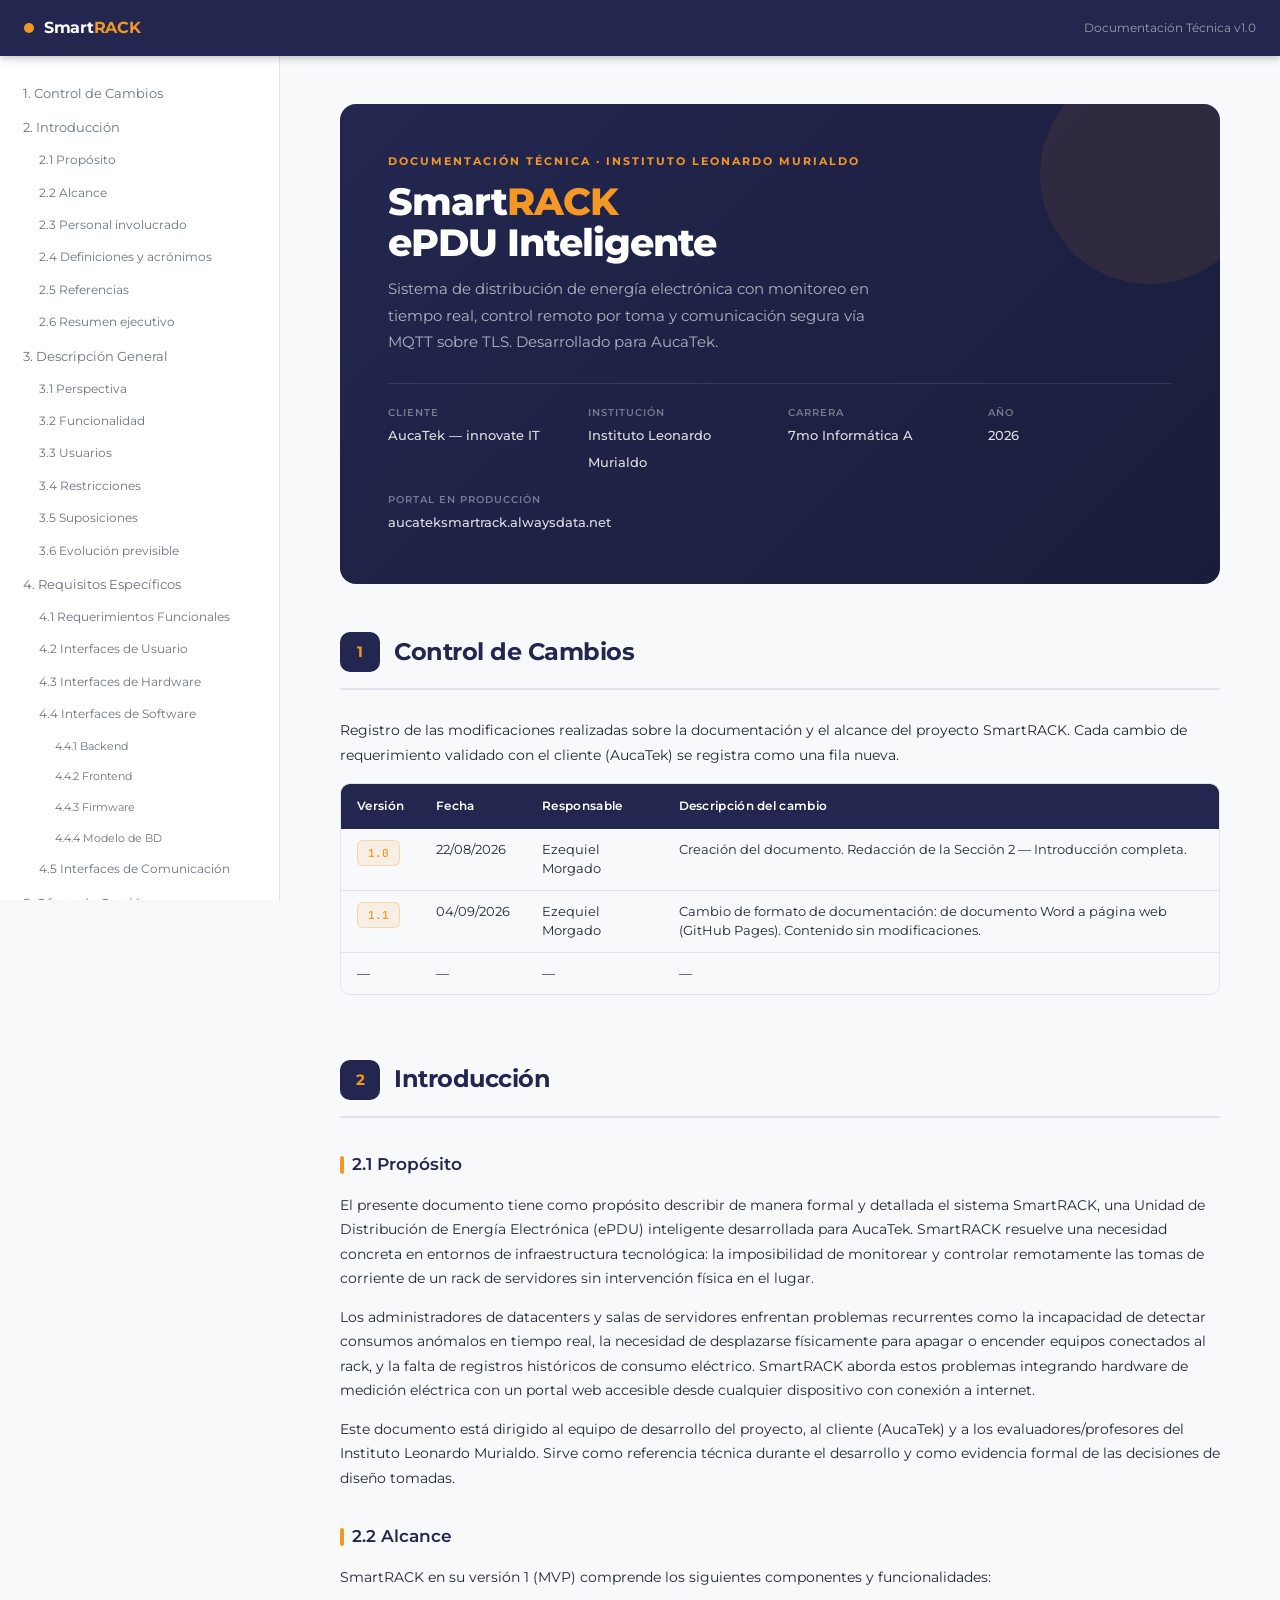
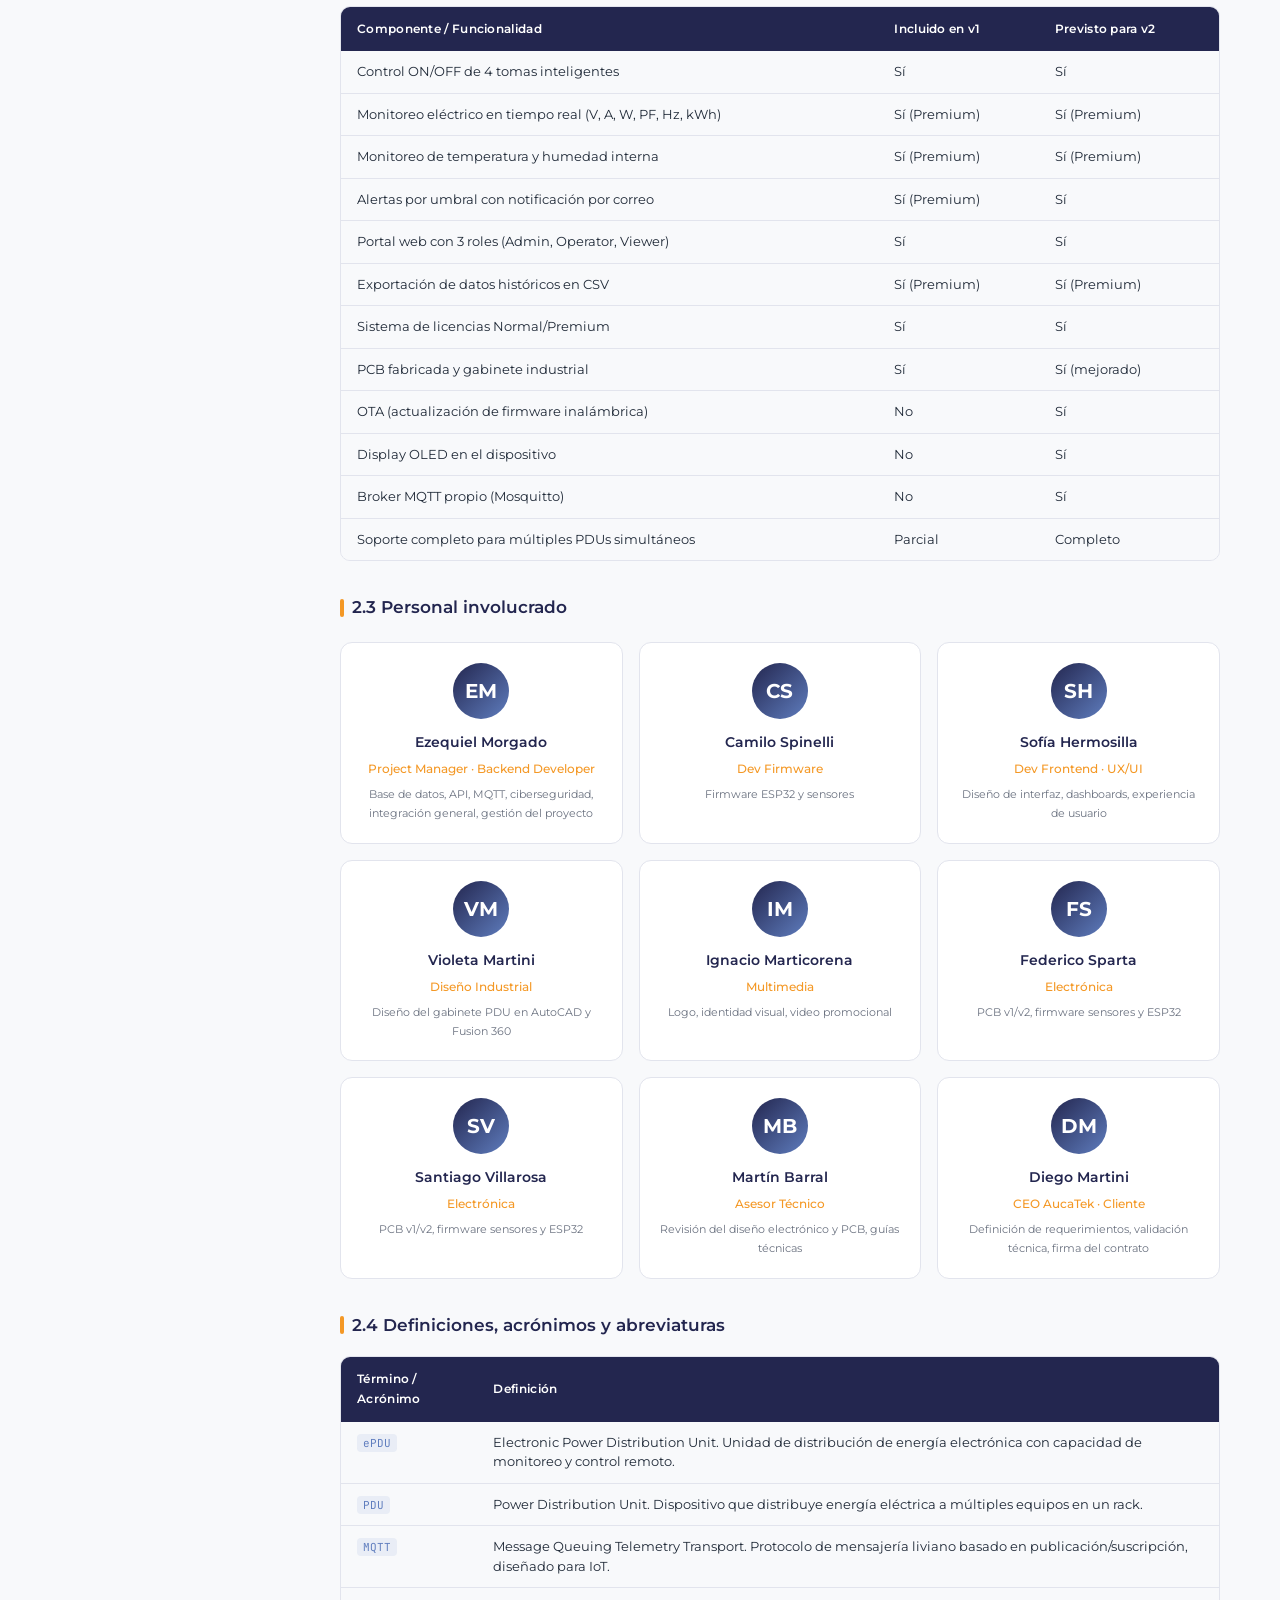
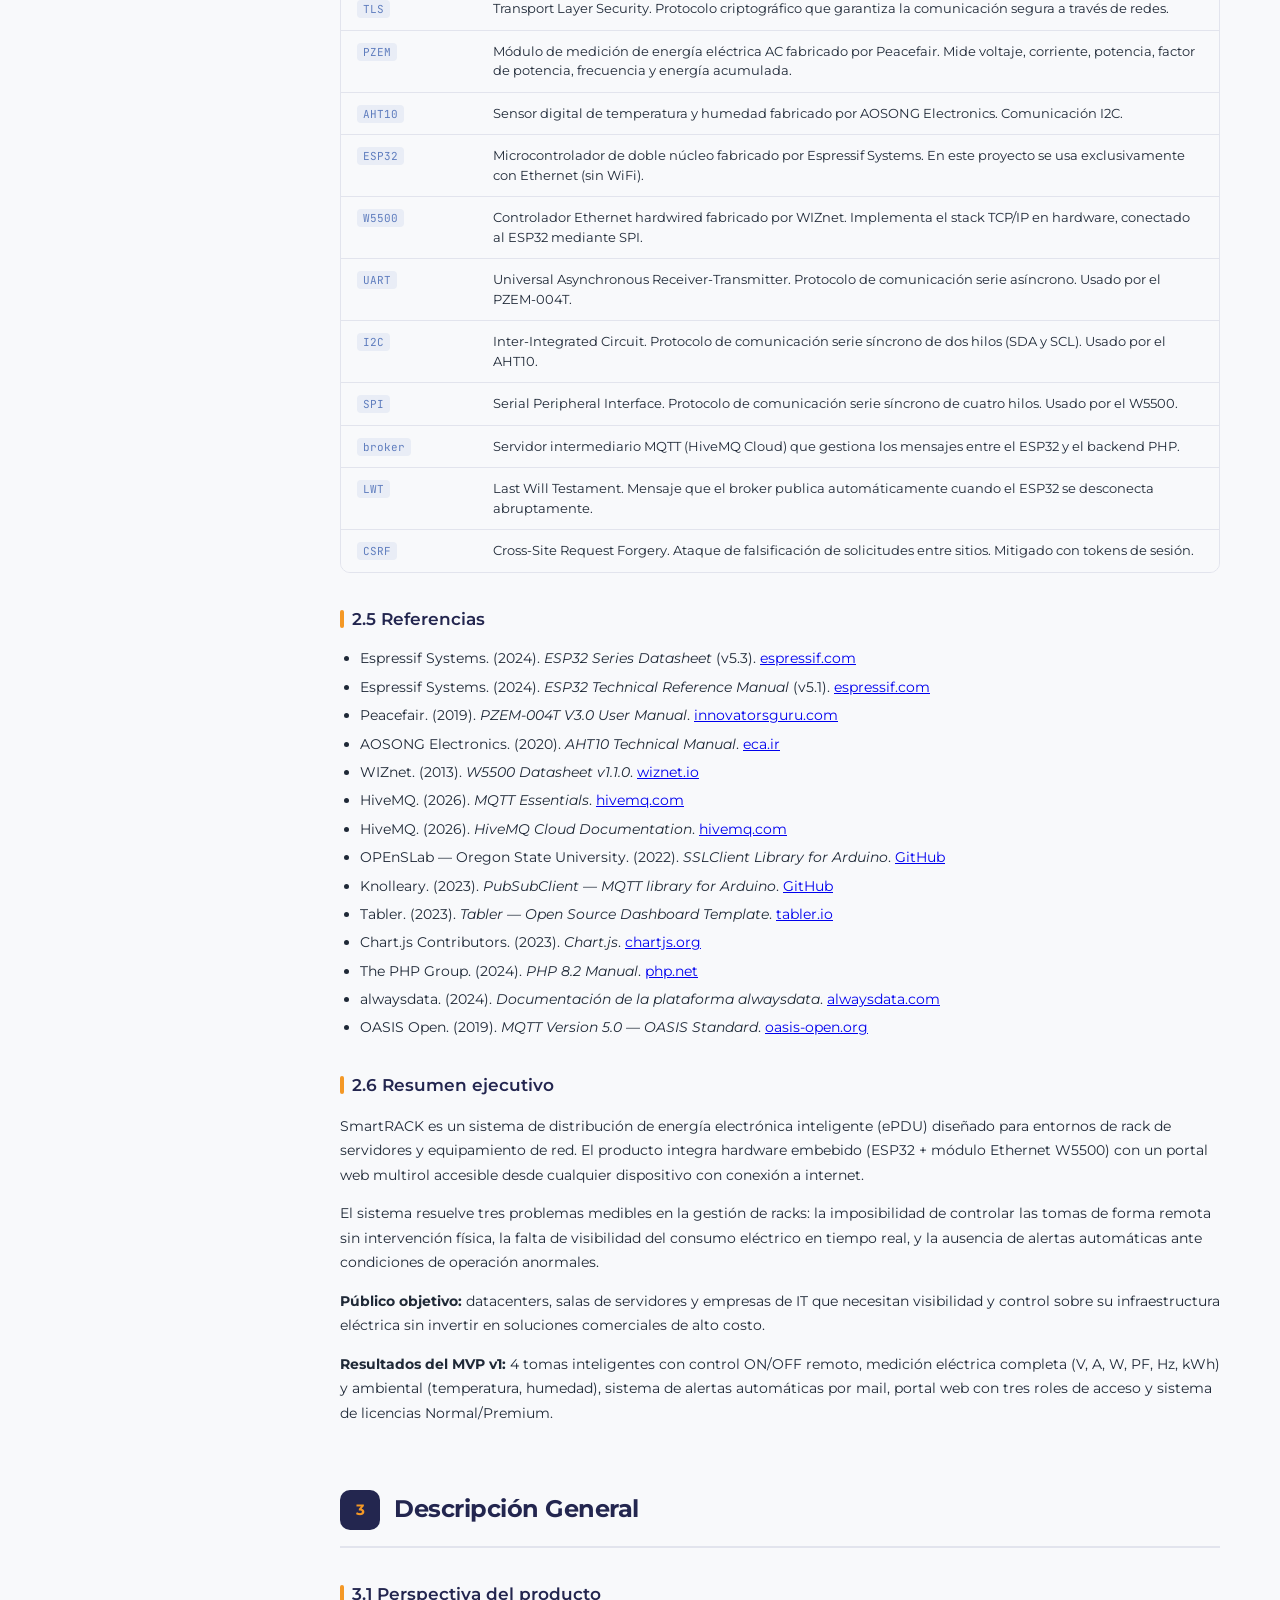
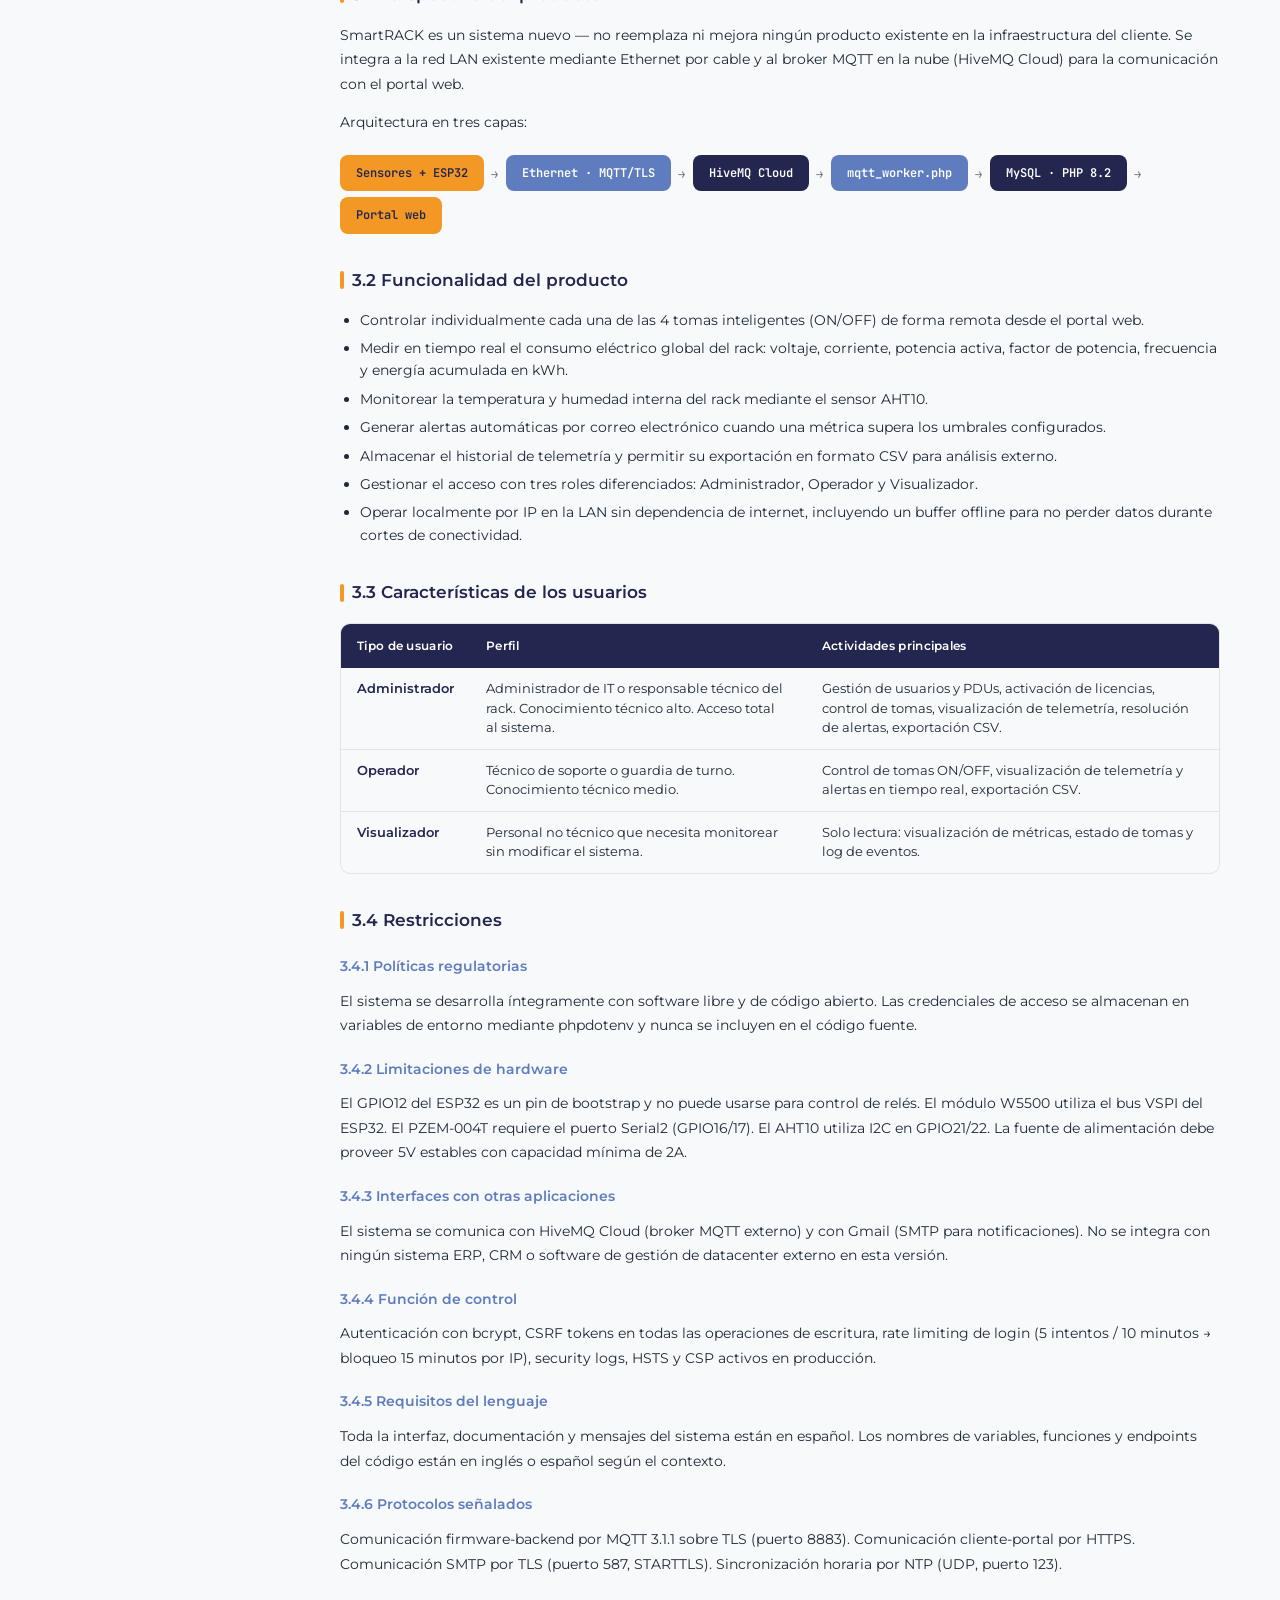
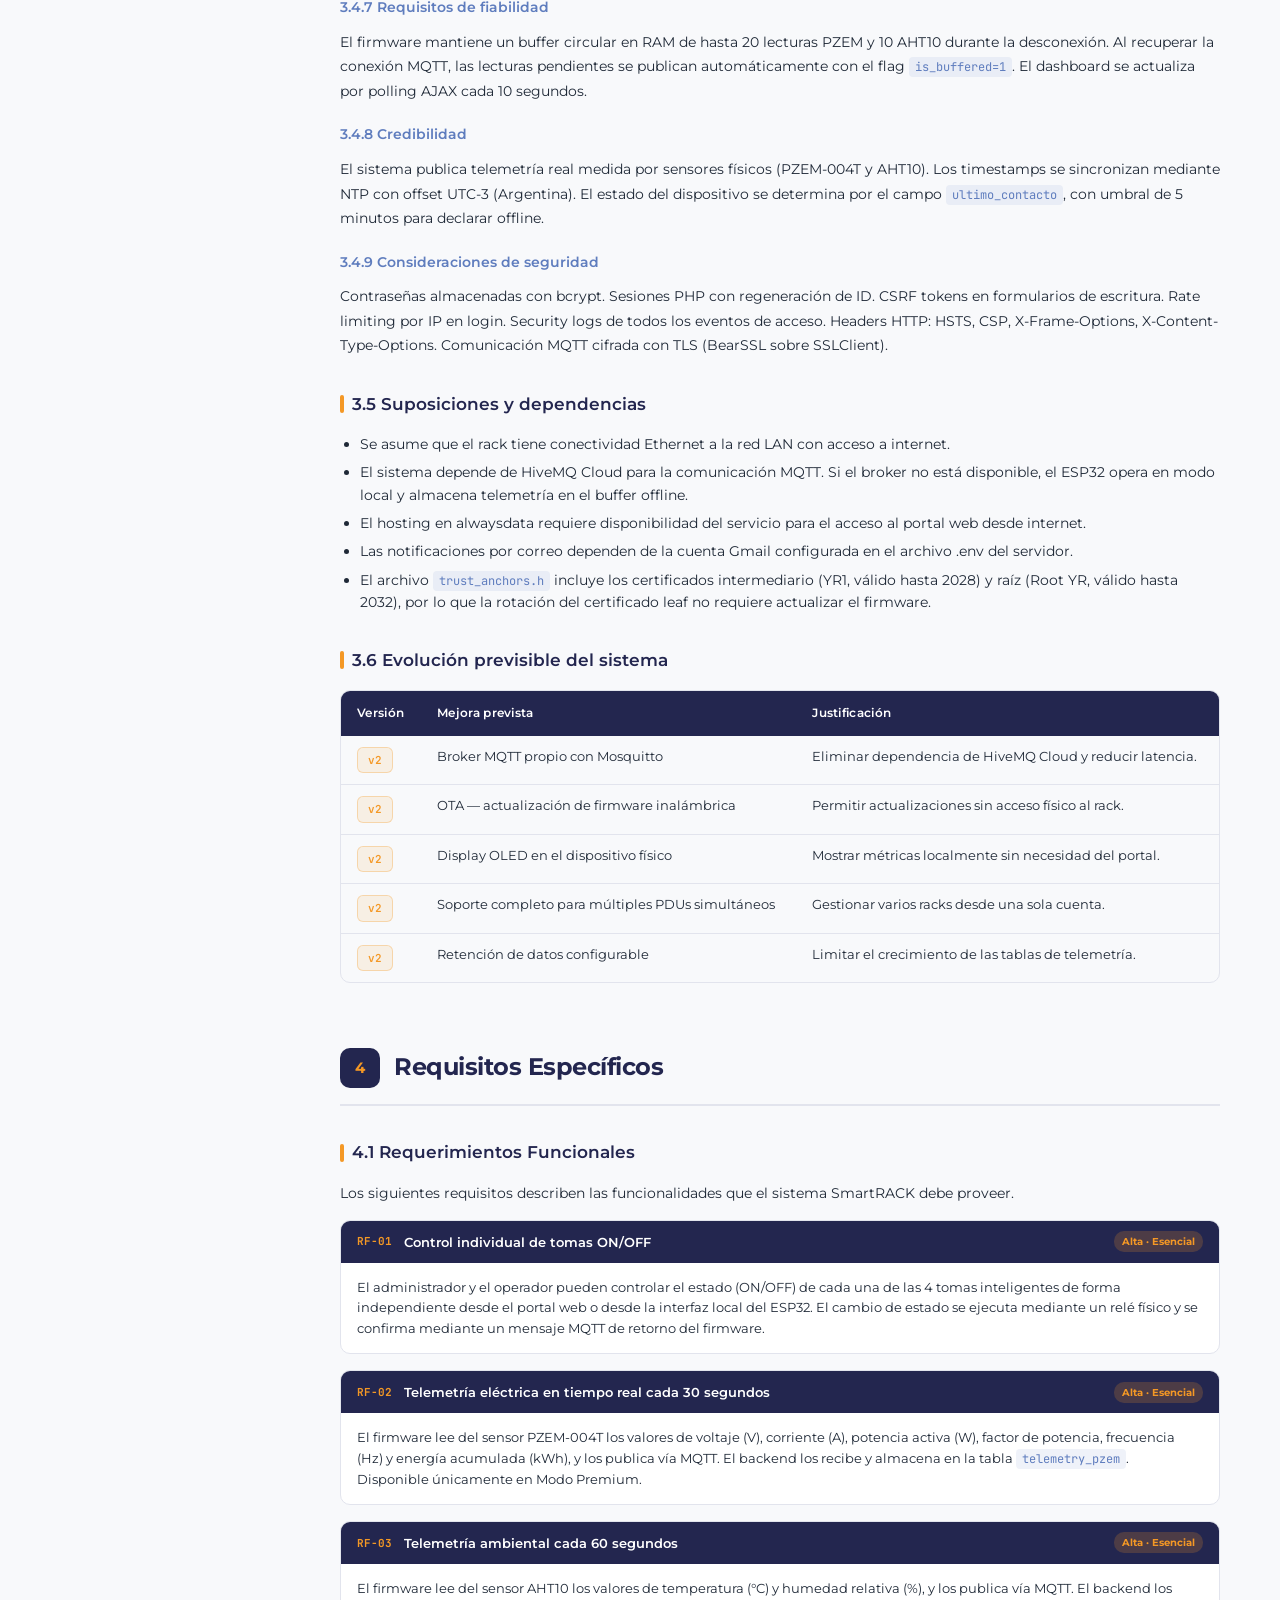
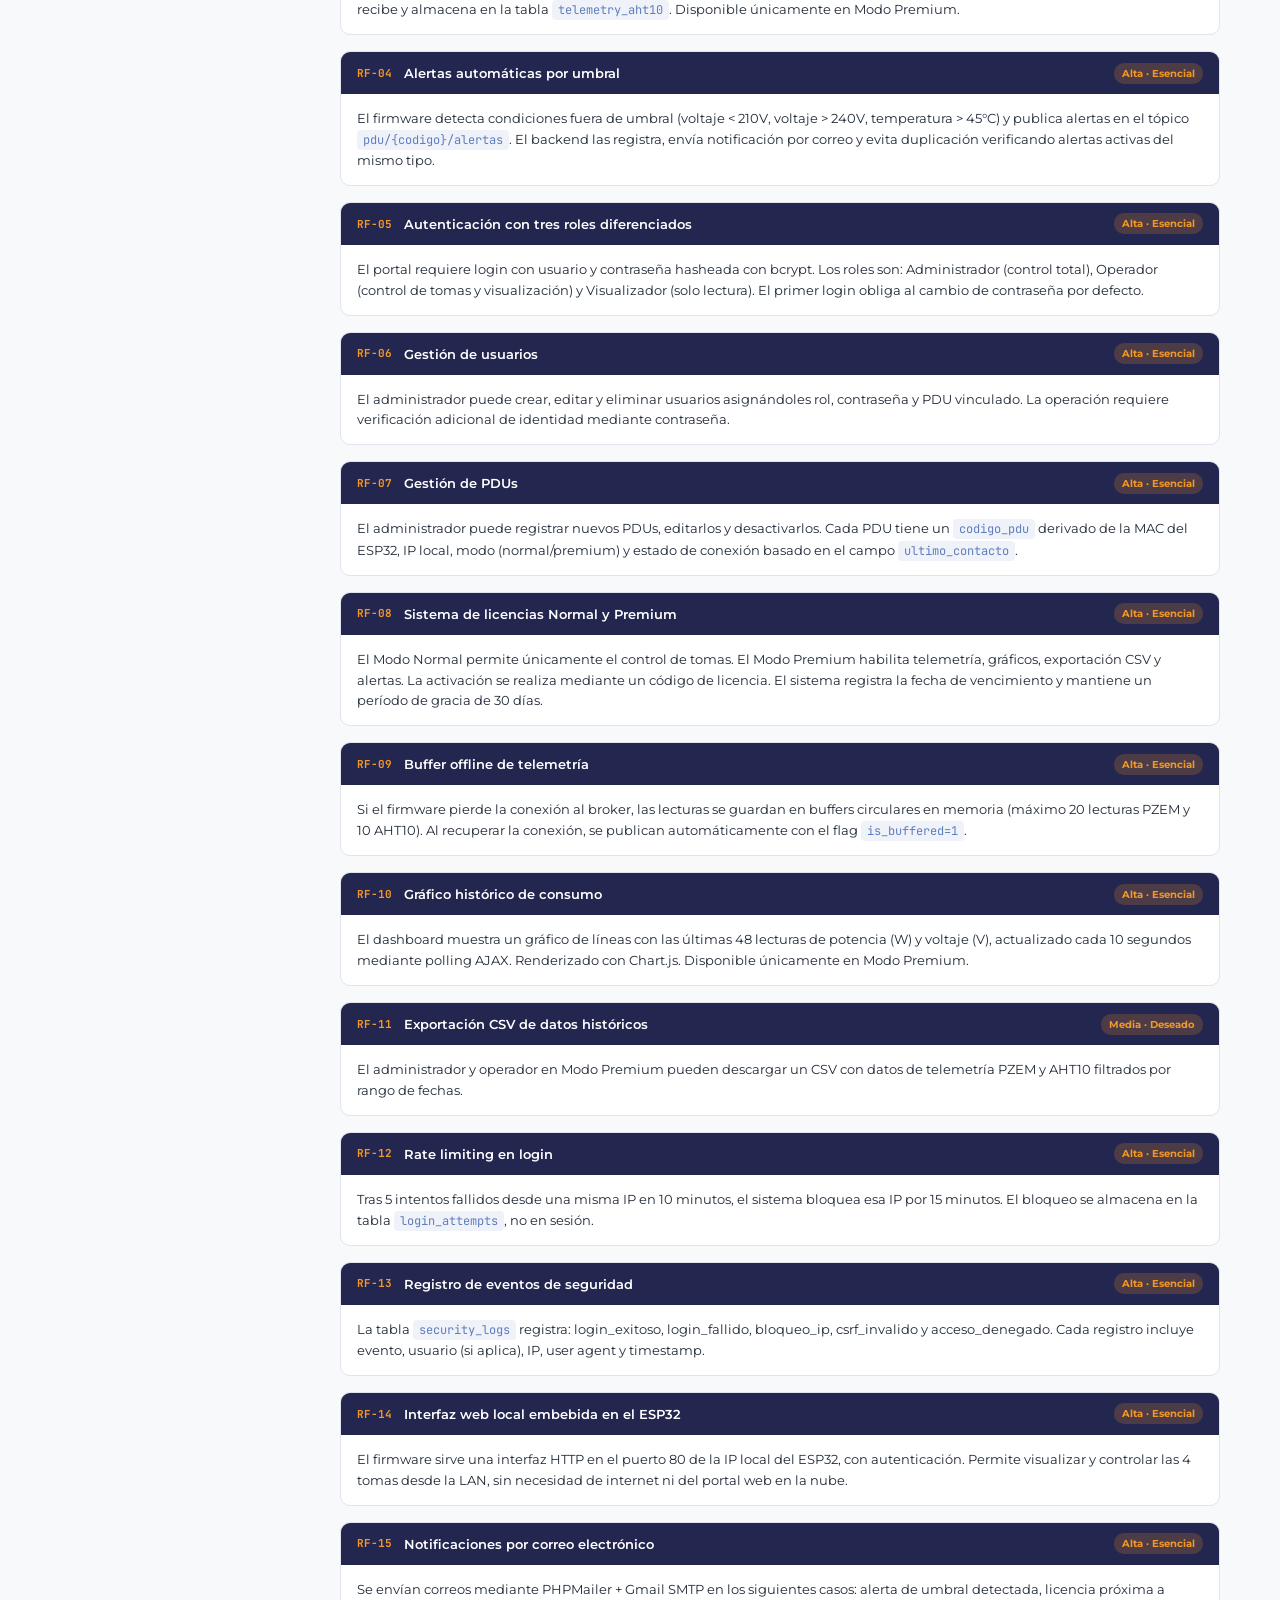
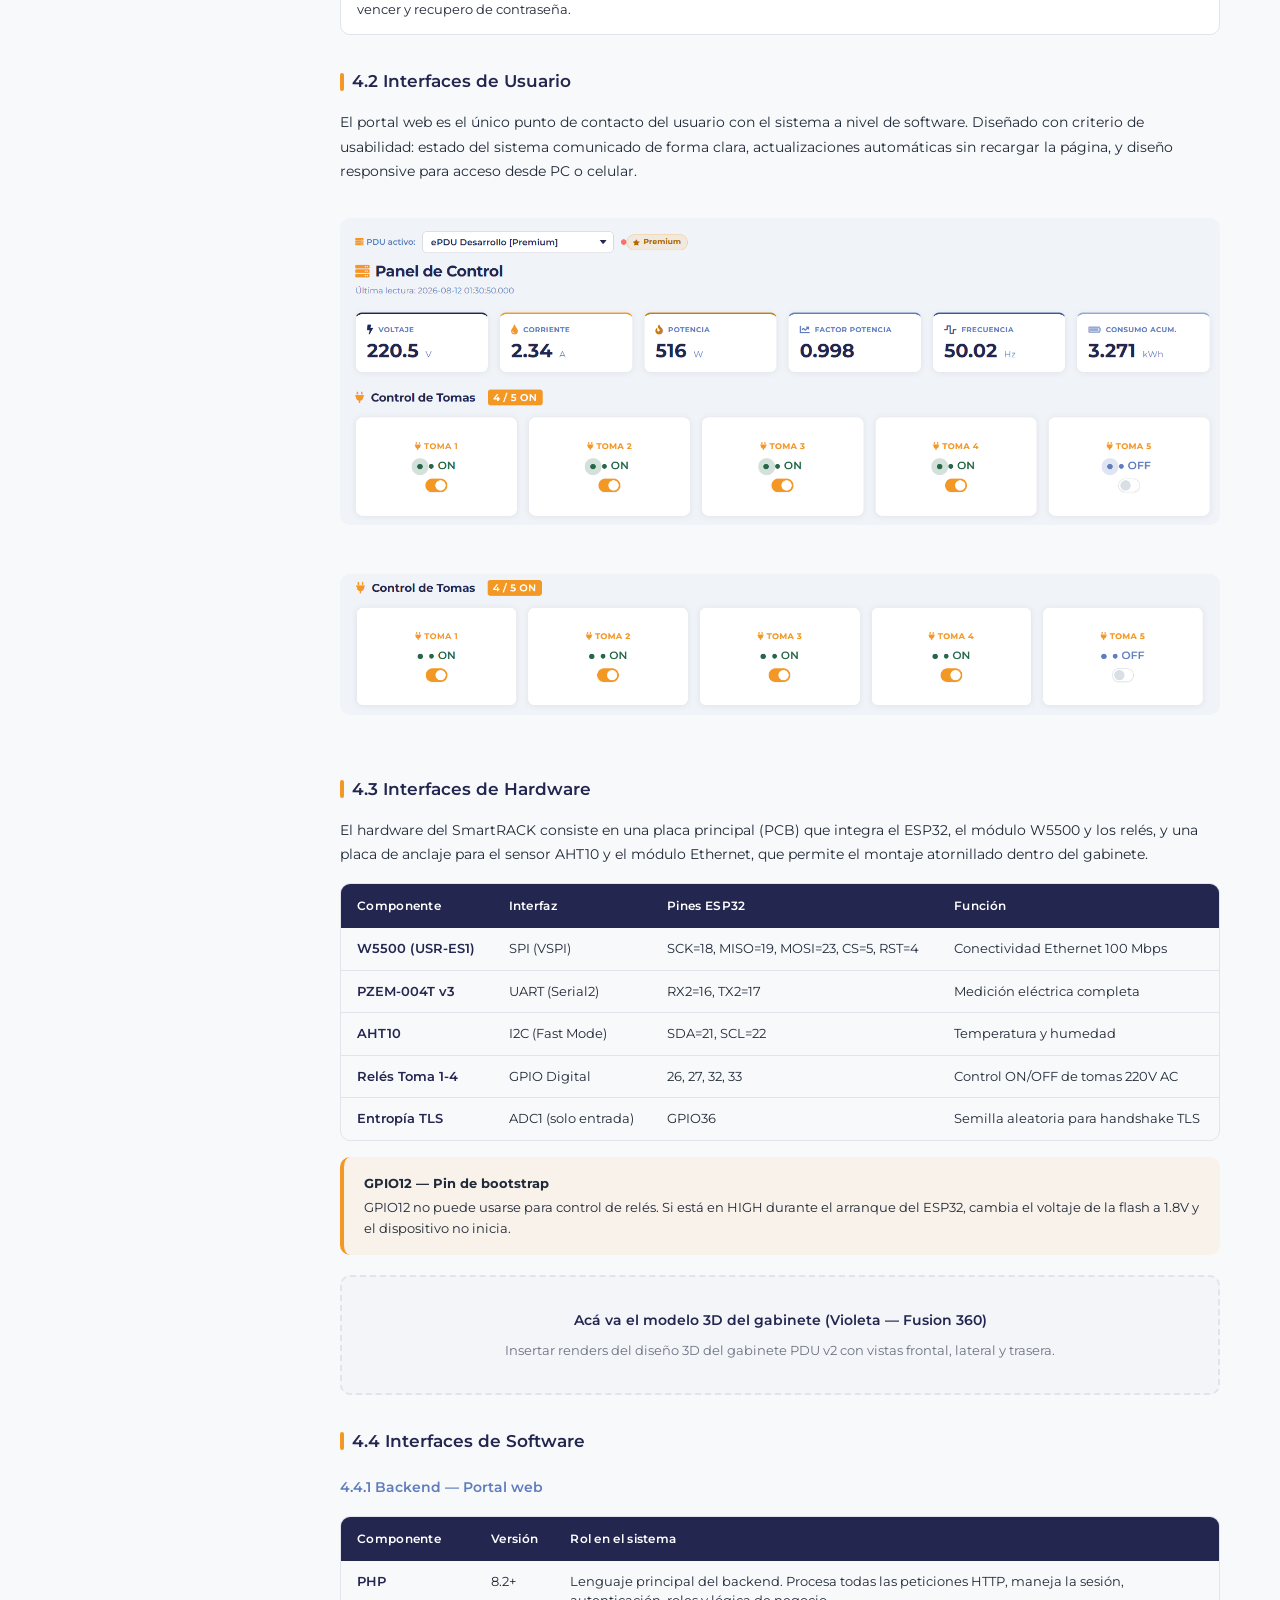
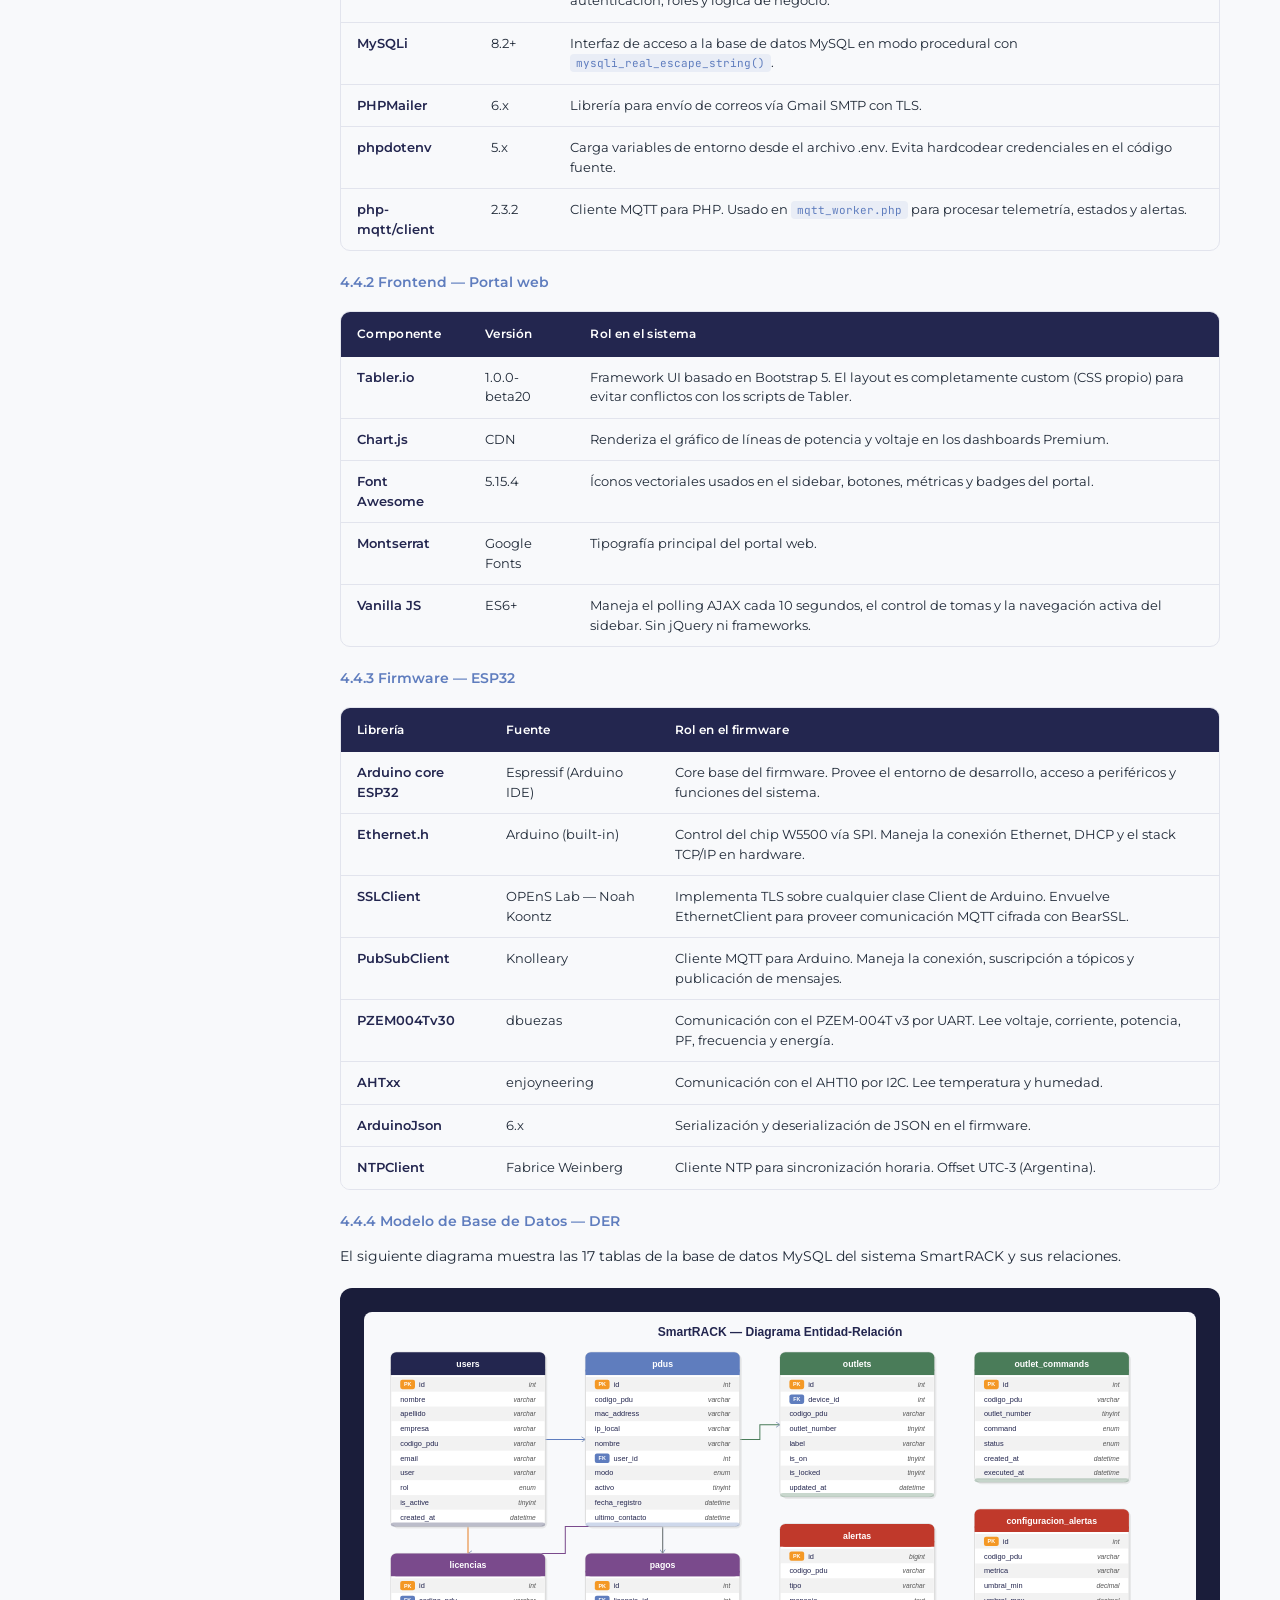
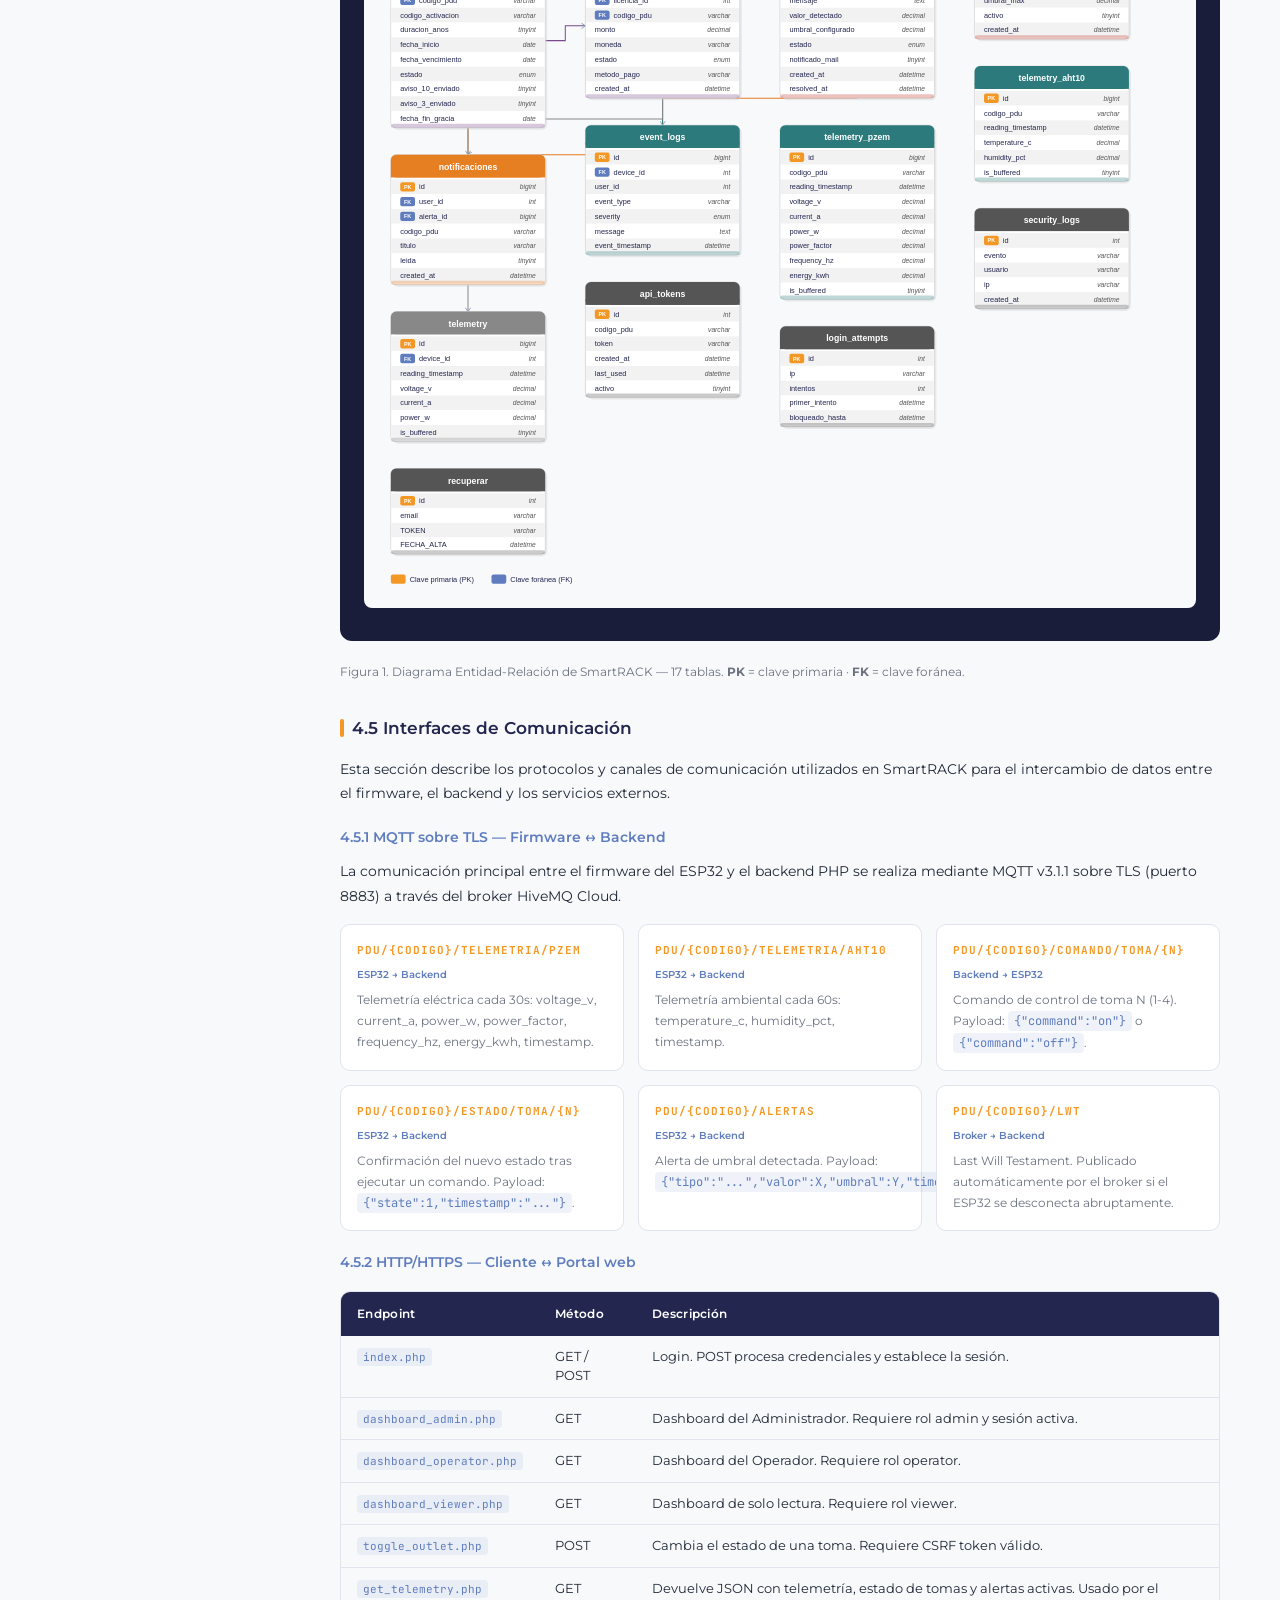
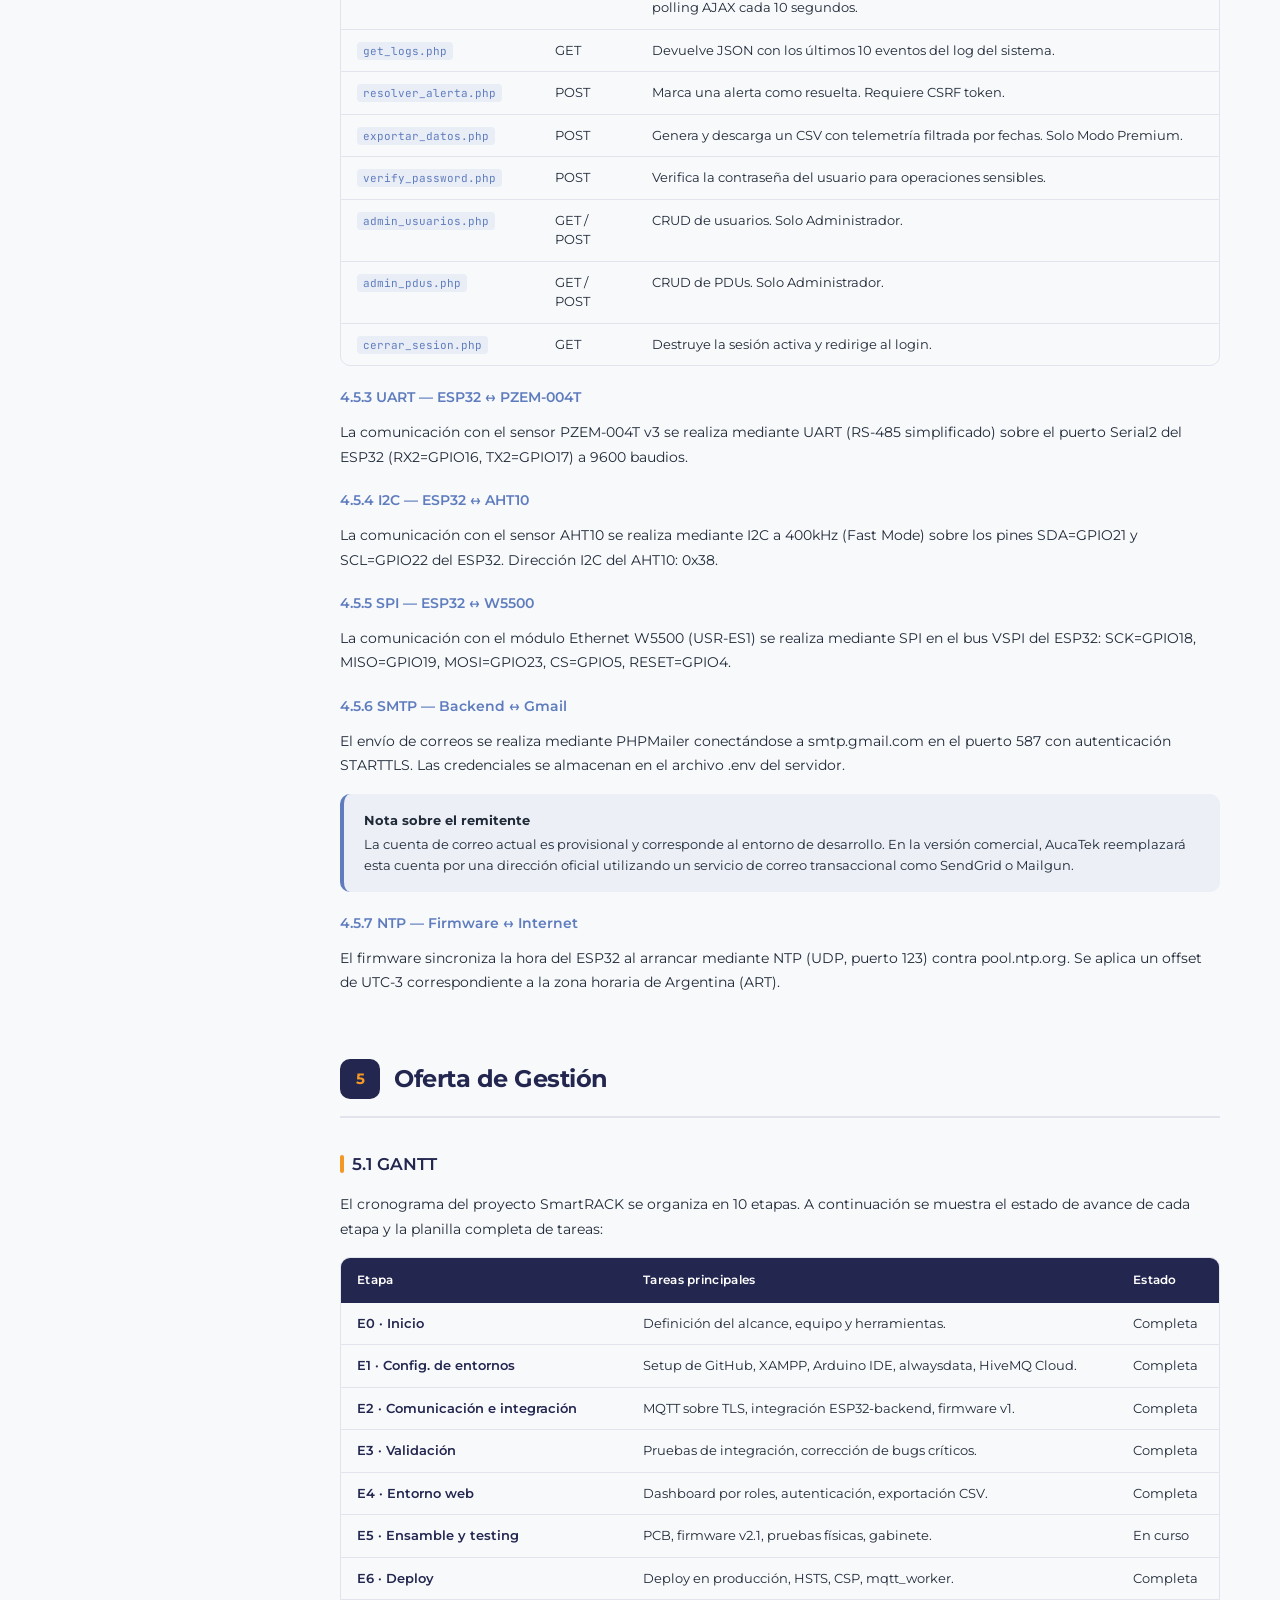
==== commit 4cd9cc42: "Update index.html" ====
--- a/smartrack-docs/index.html
+++ b/smartrack-docs/index.html
@@ -604,7 +604,7 @@
       </div>
       <p style="margin-top:16px;">Planilla completa de tareas con fechas y responsables:</p>
       <div class="gantt-wrap">
-        <iframe src="https://docs.google.com/spreadsheets/d/1WdZP0VIrJ7KVCzTQELixGJa6TXat3nkQdQdKj_Piu2s/edit?gid=891975082&rm=minimal" allowfullscreen></iframe>
+        <iframe src="https://docs.google.com/spreadsheets/d/1WdZP0VIrJ7KVCzTQELixGJa6TXat3nkQdQdKj_Piu2s/pubhtml?gid=891975082&single=true" allowfullscreen></iframe>
       </div>
     </div>
     <div class="subsection" id="s5-2">
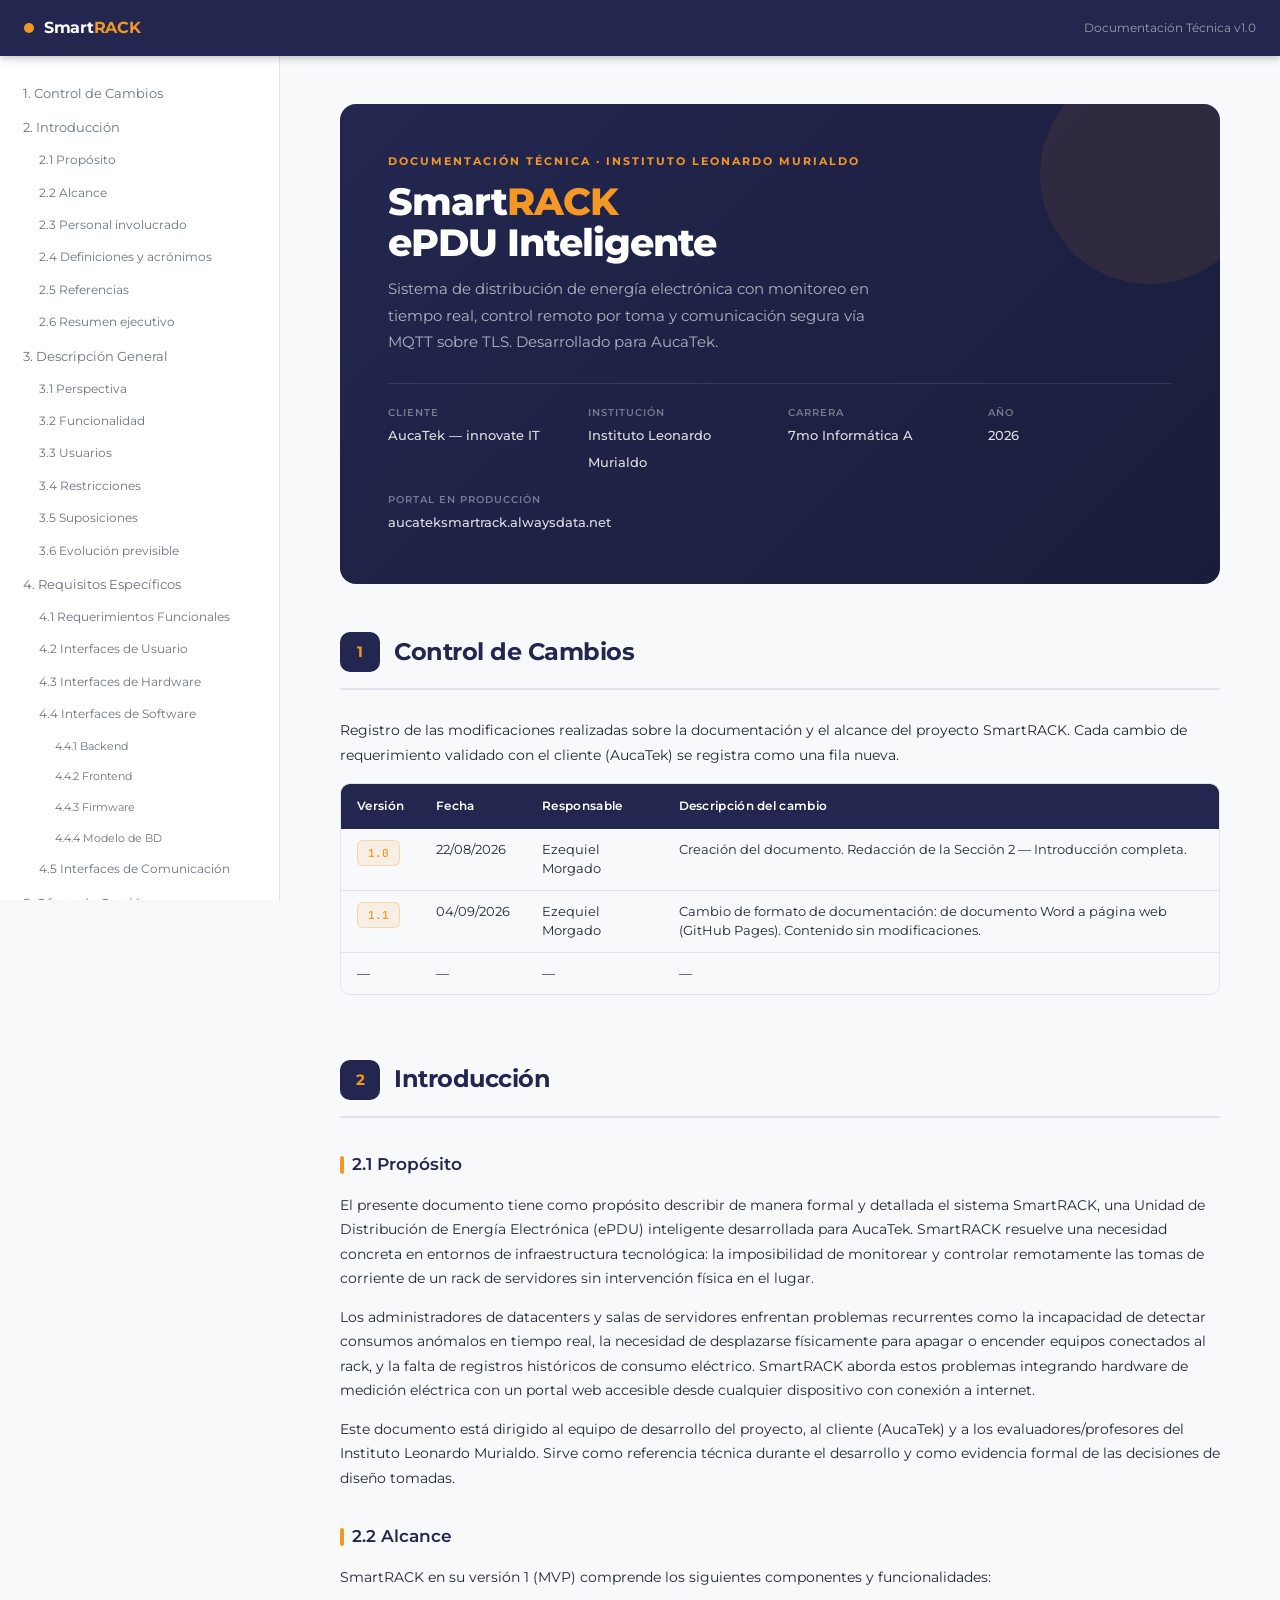
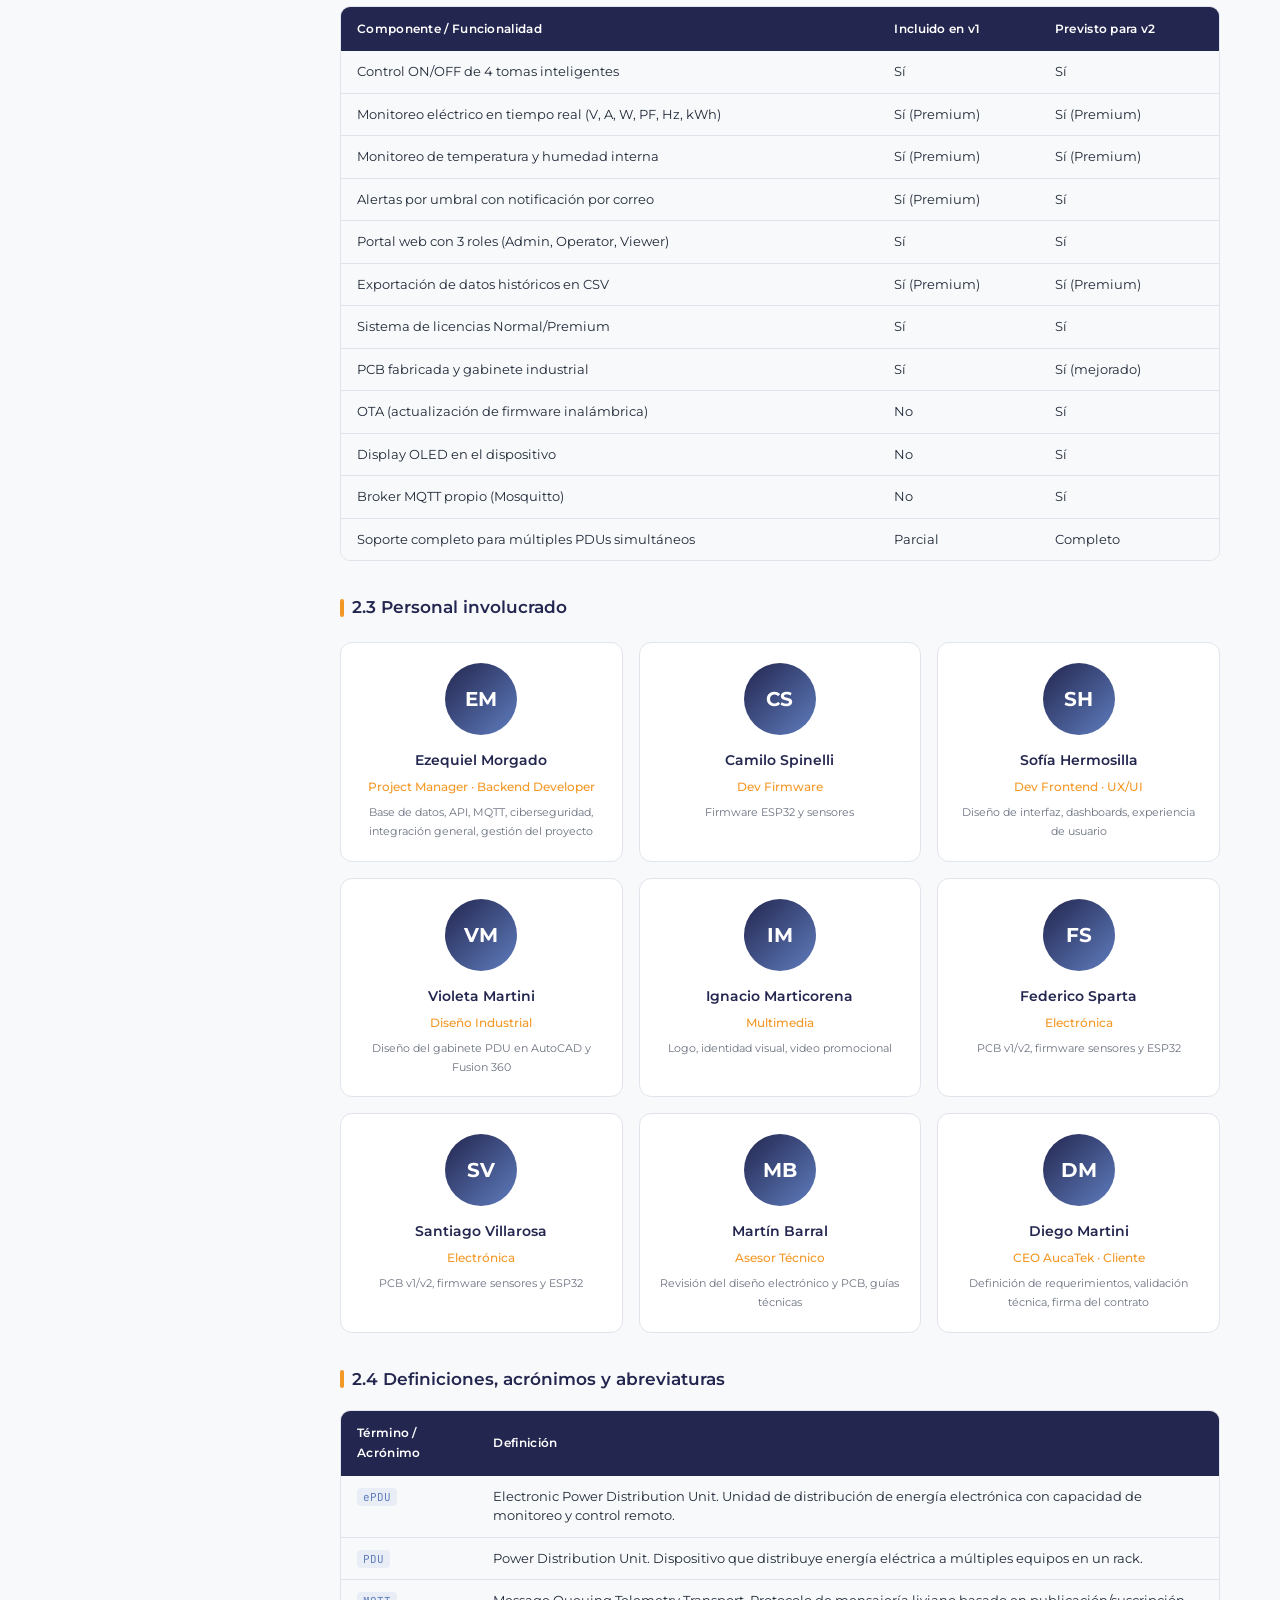
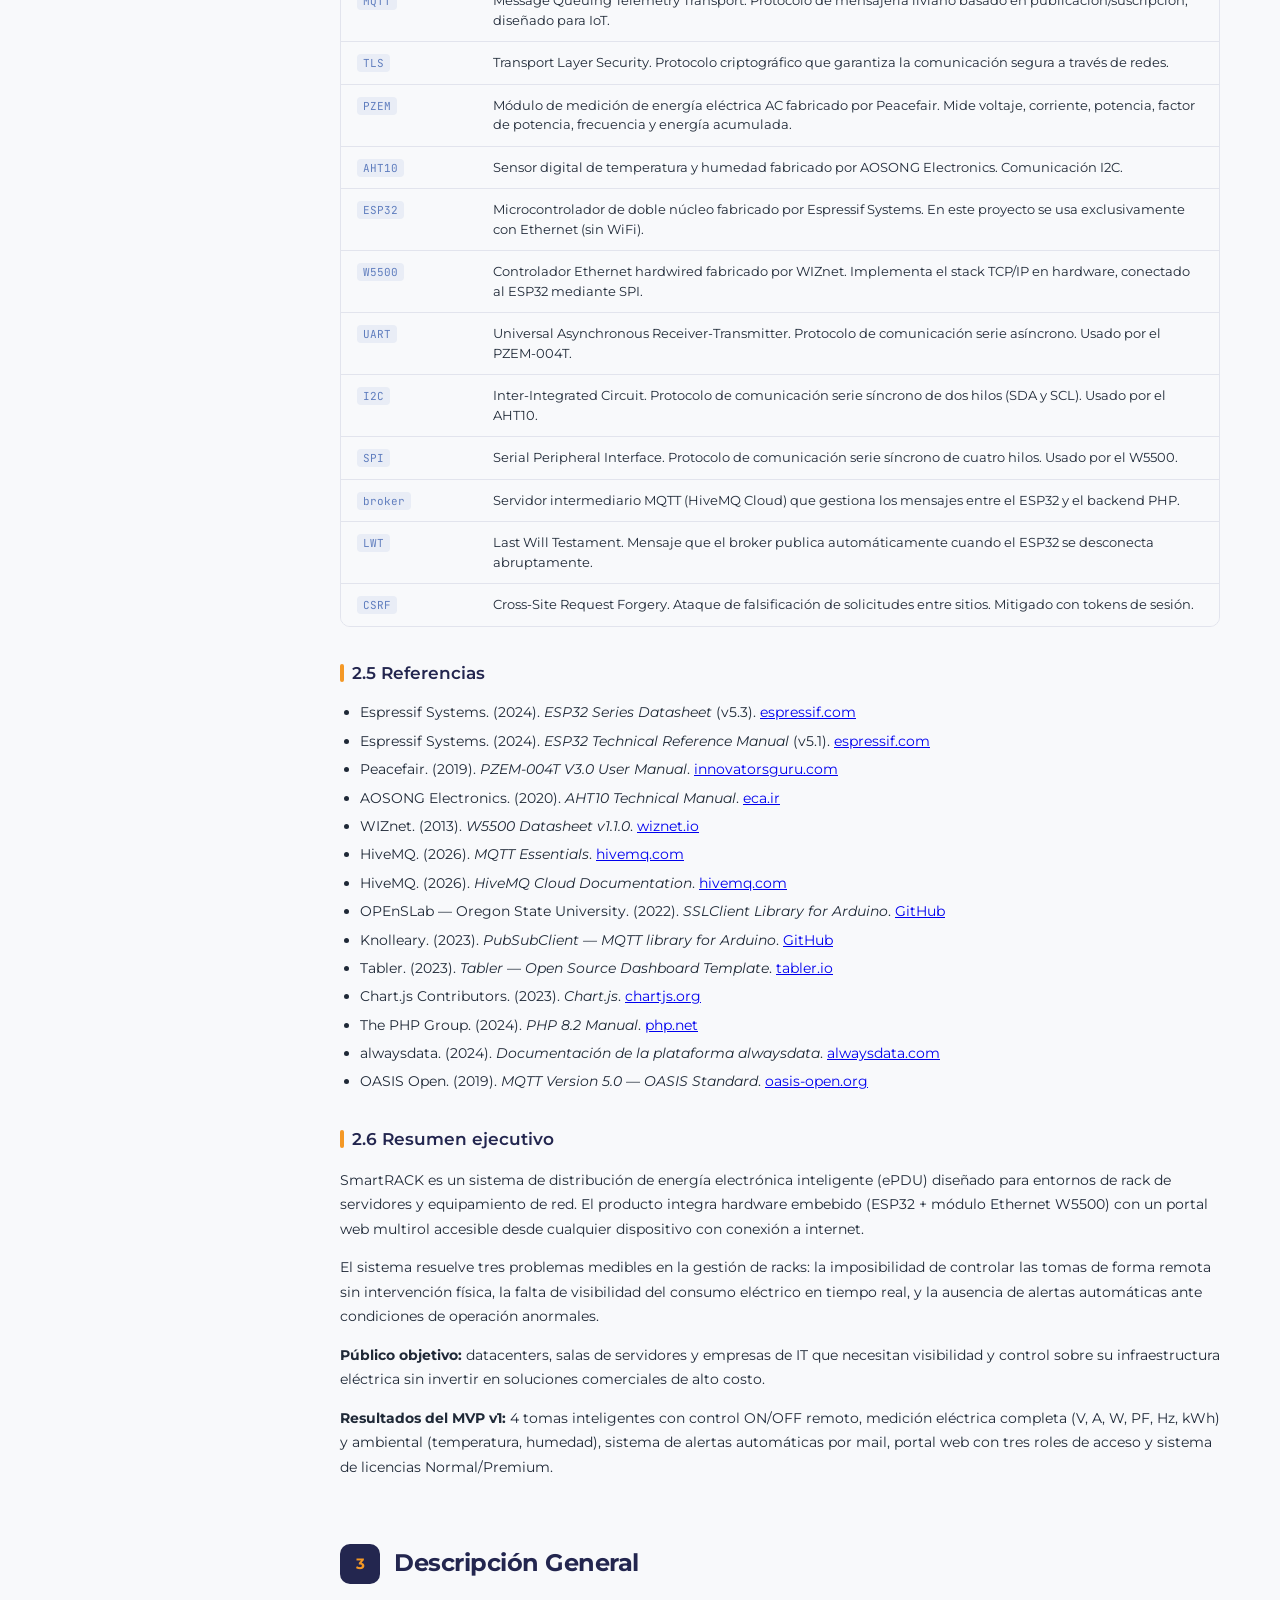
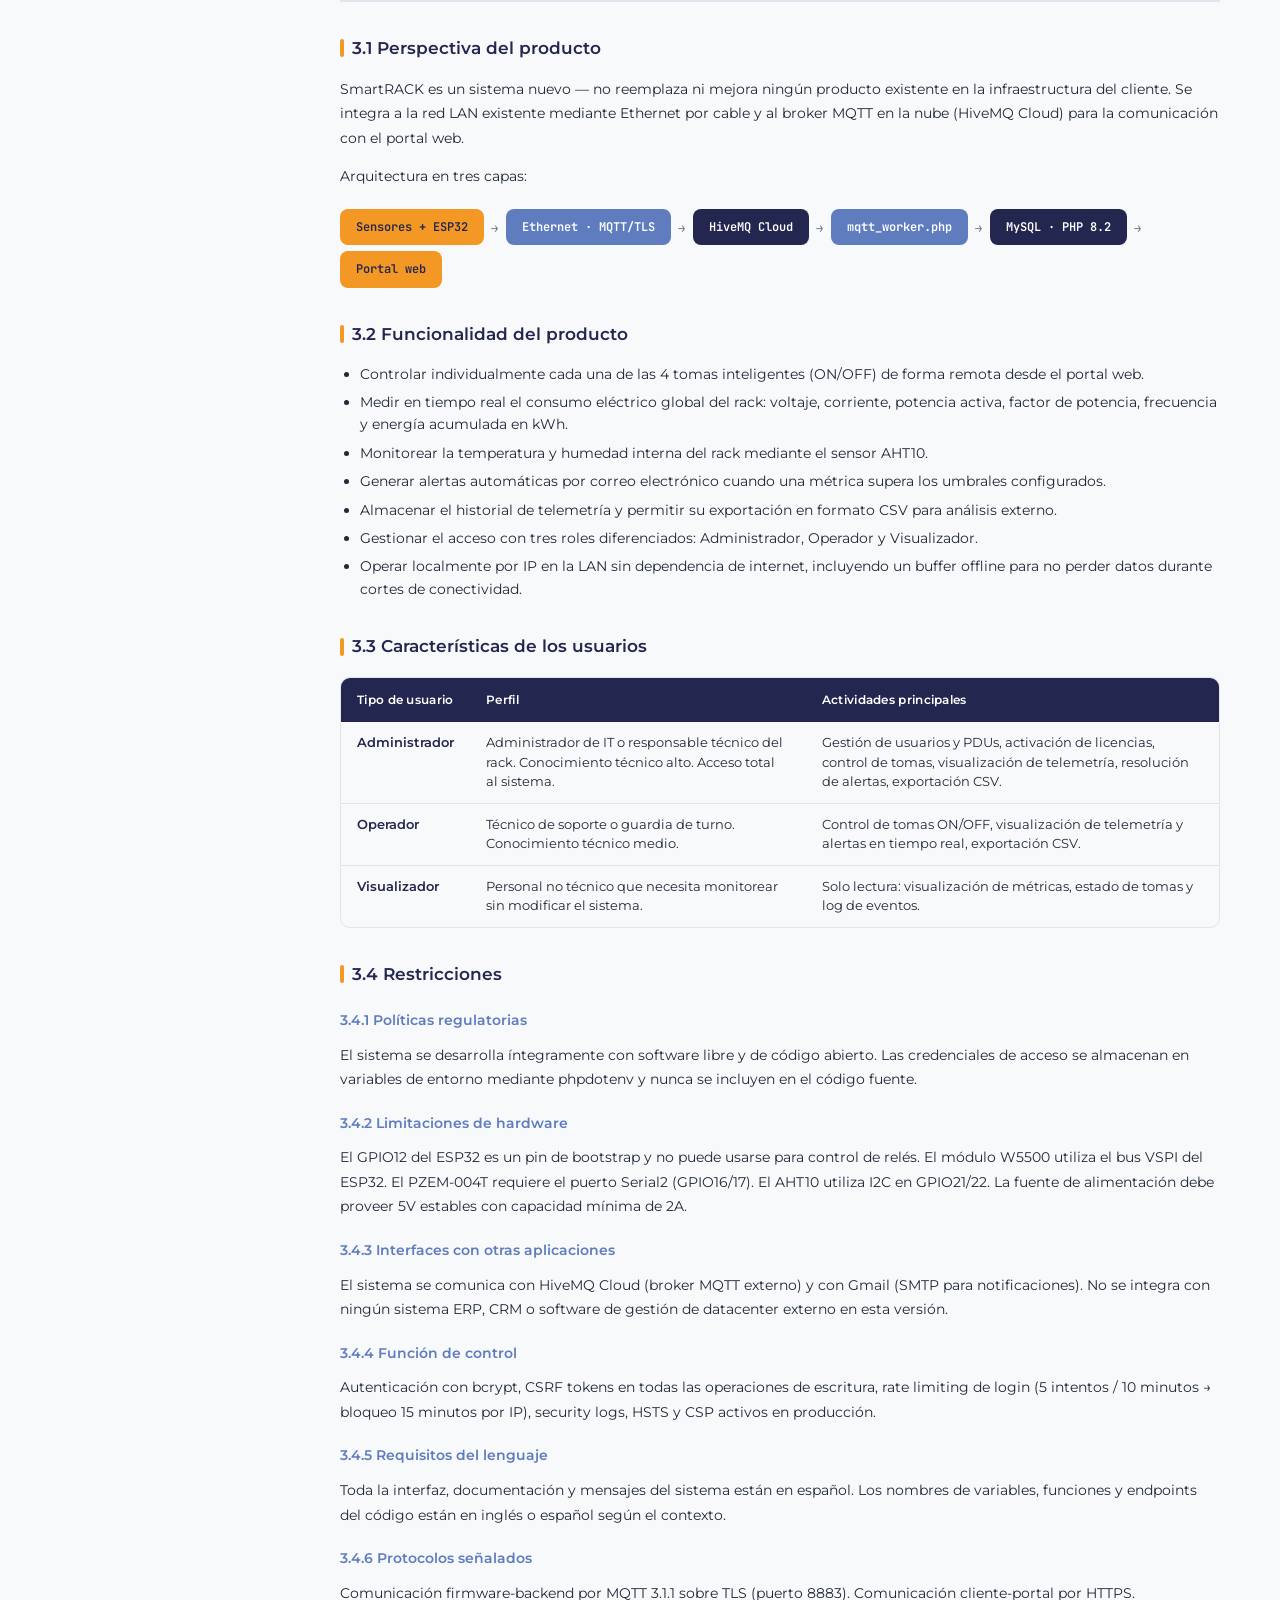
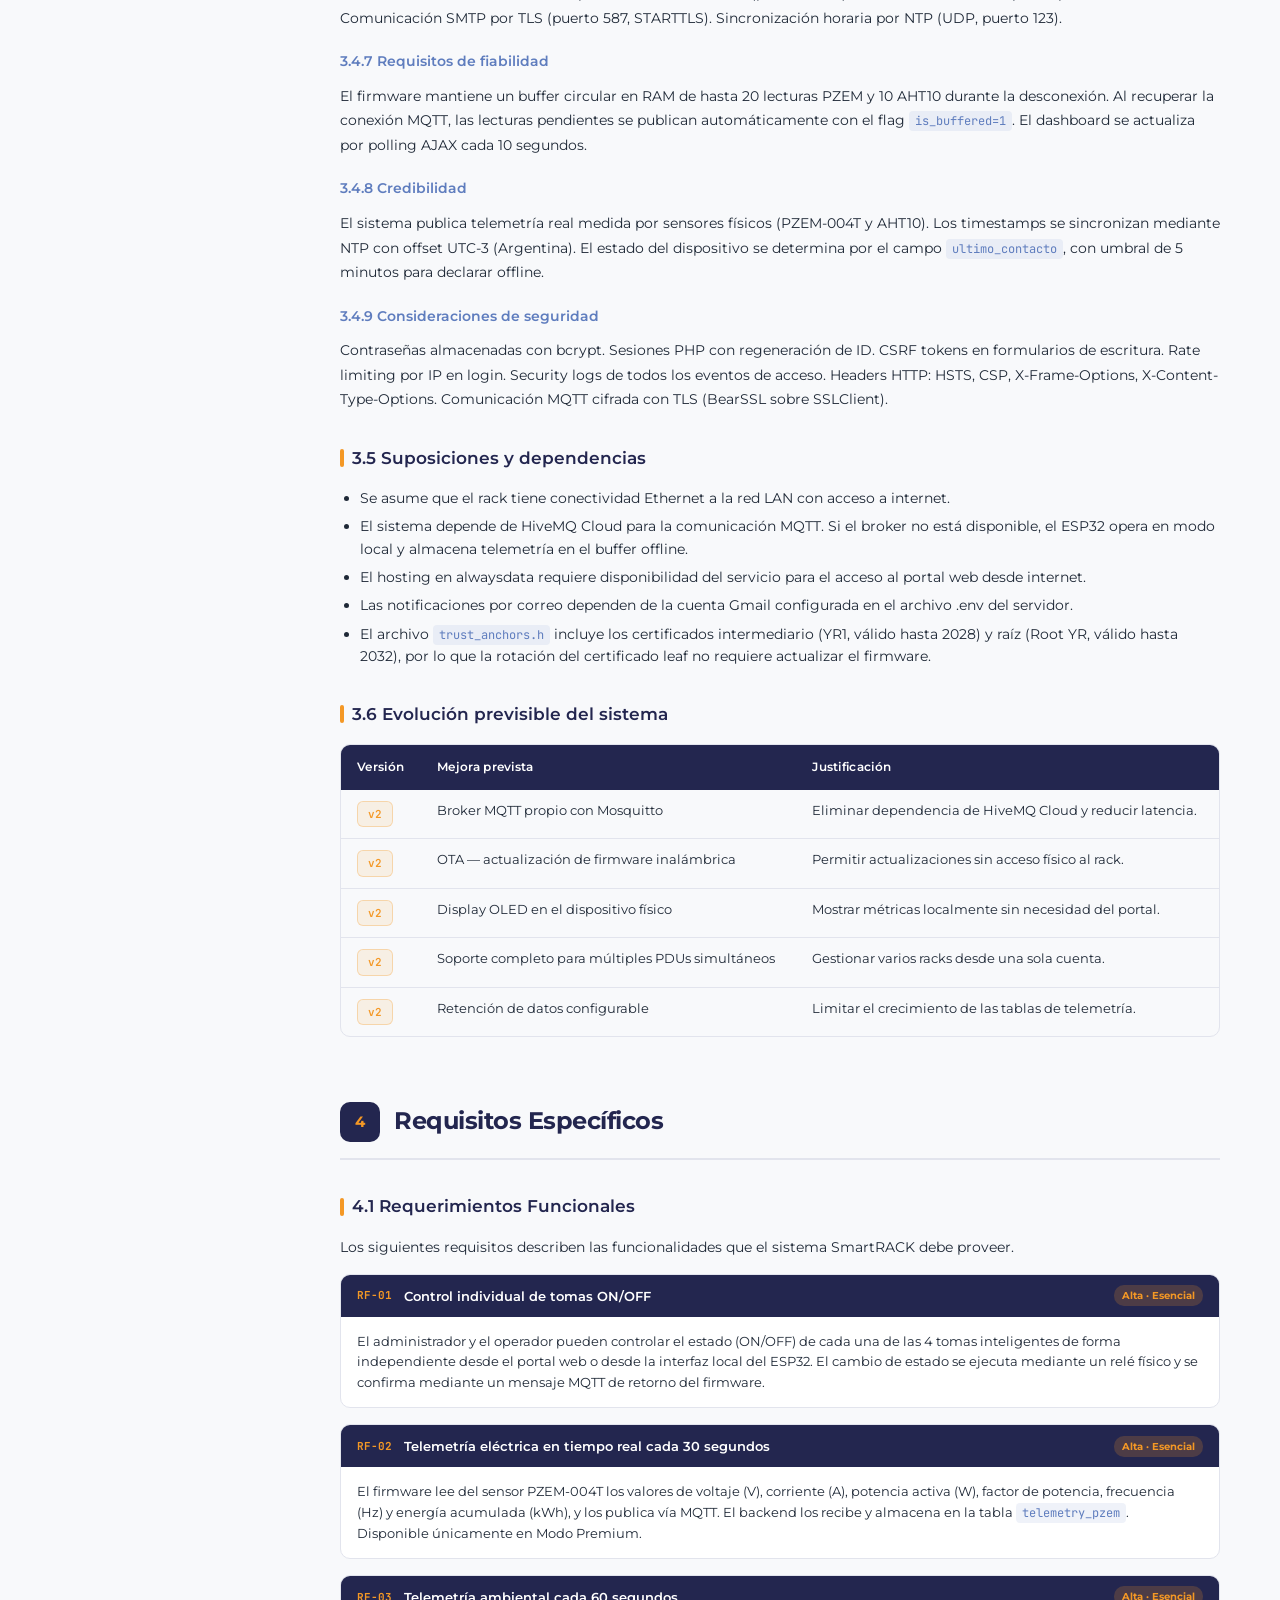
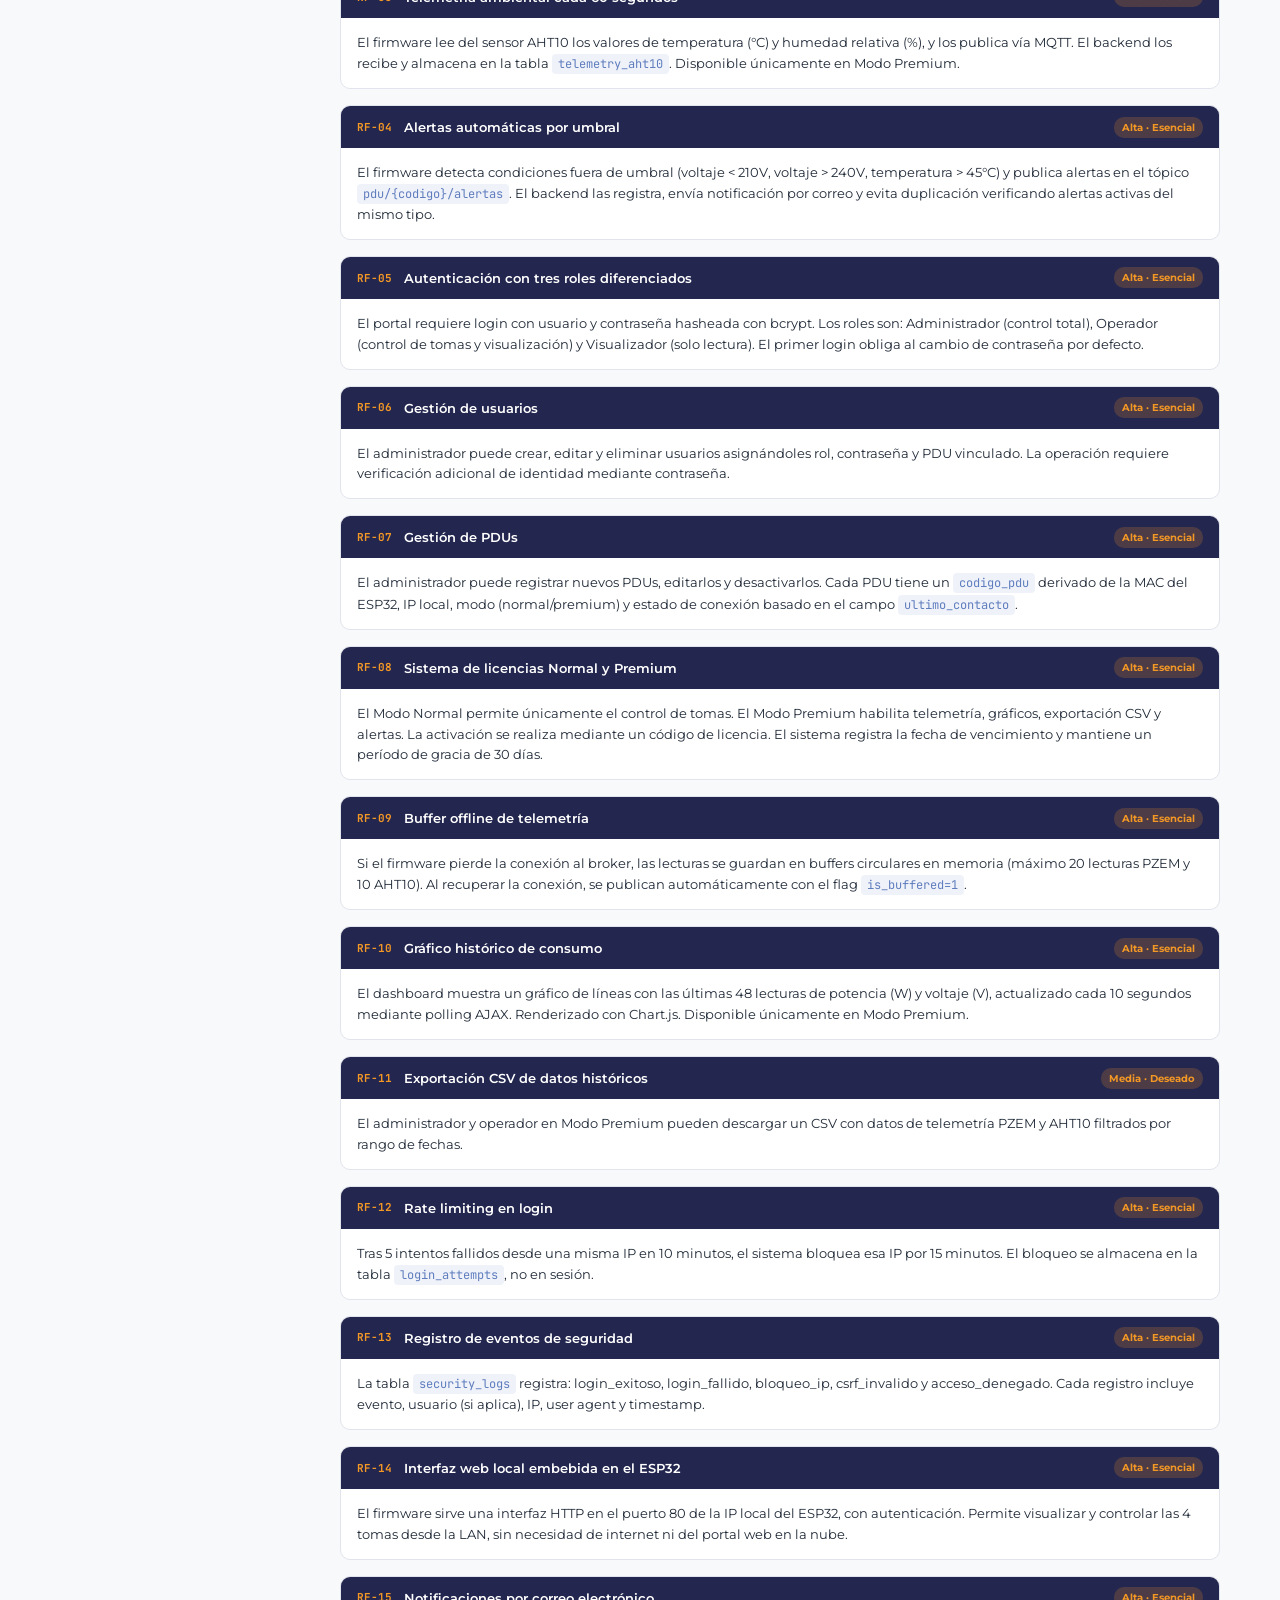
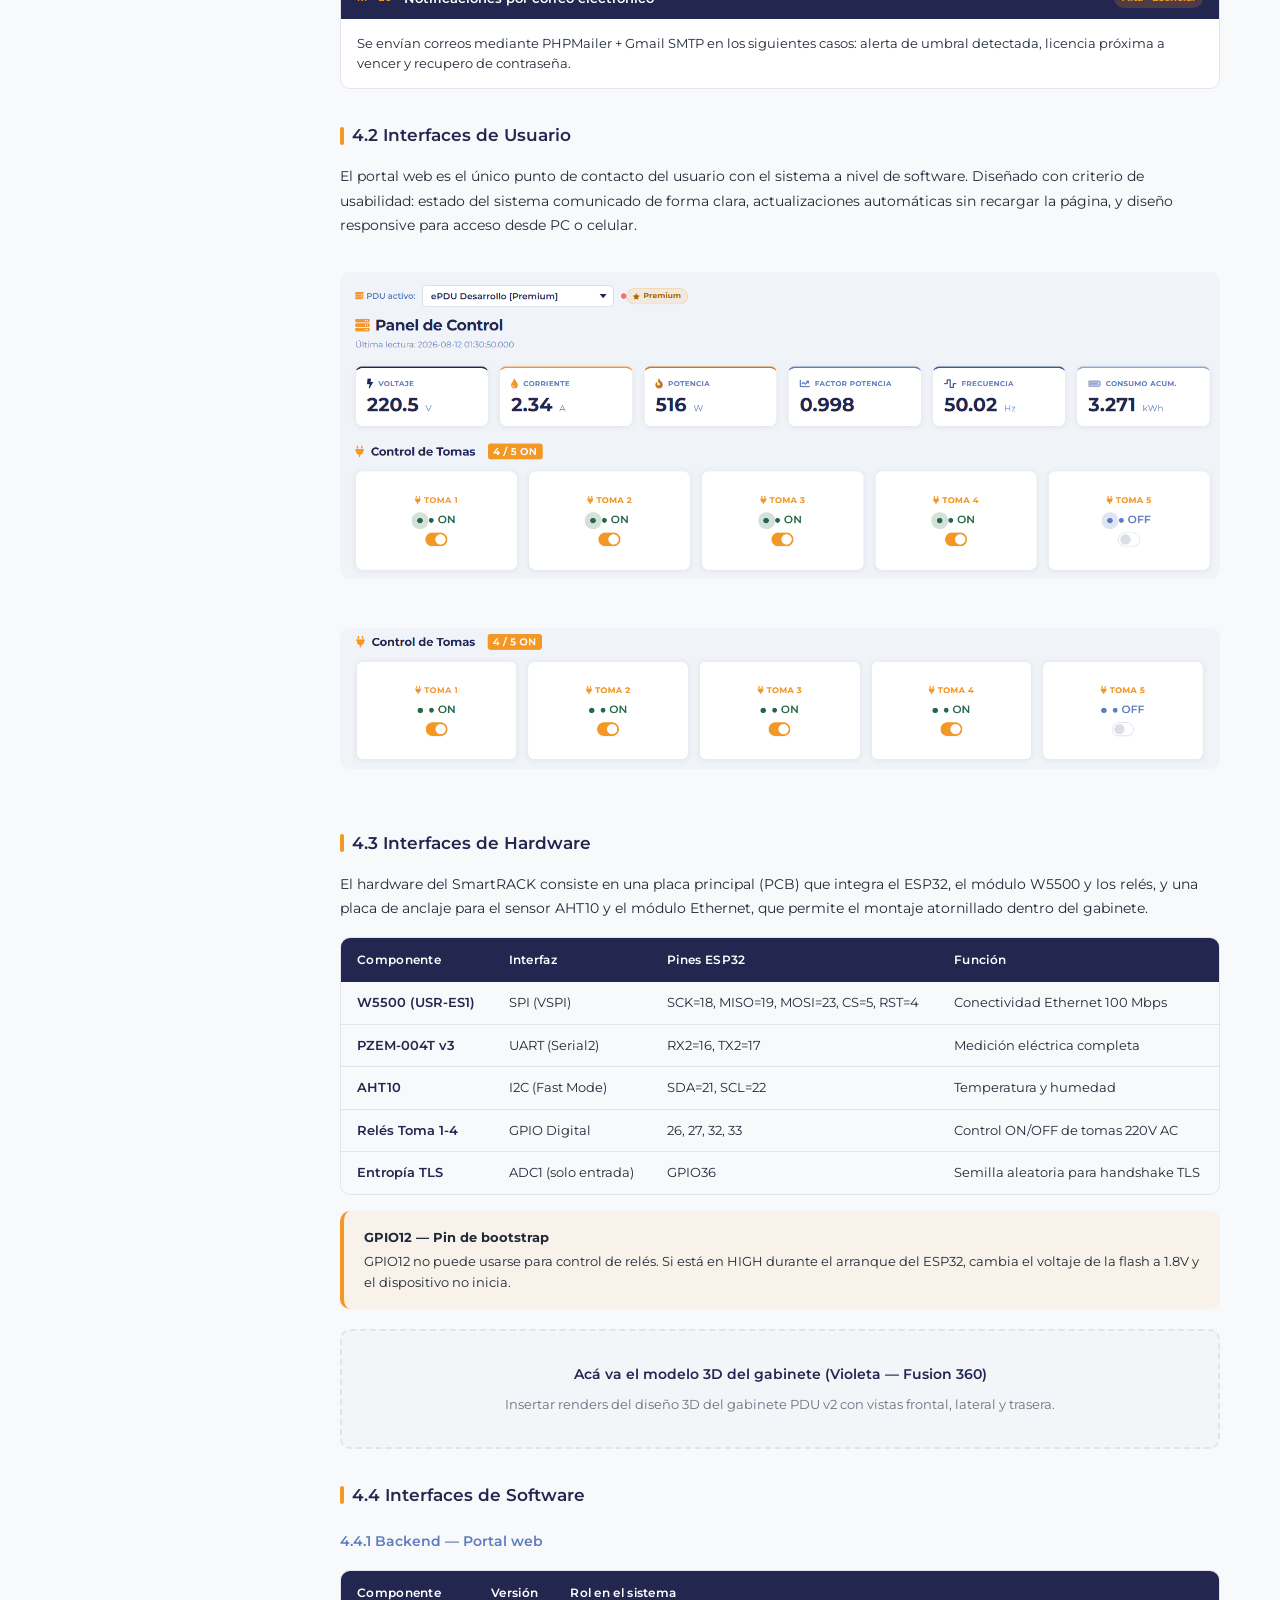
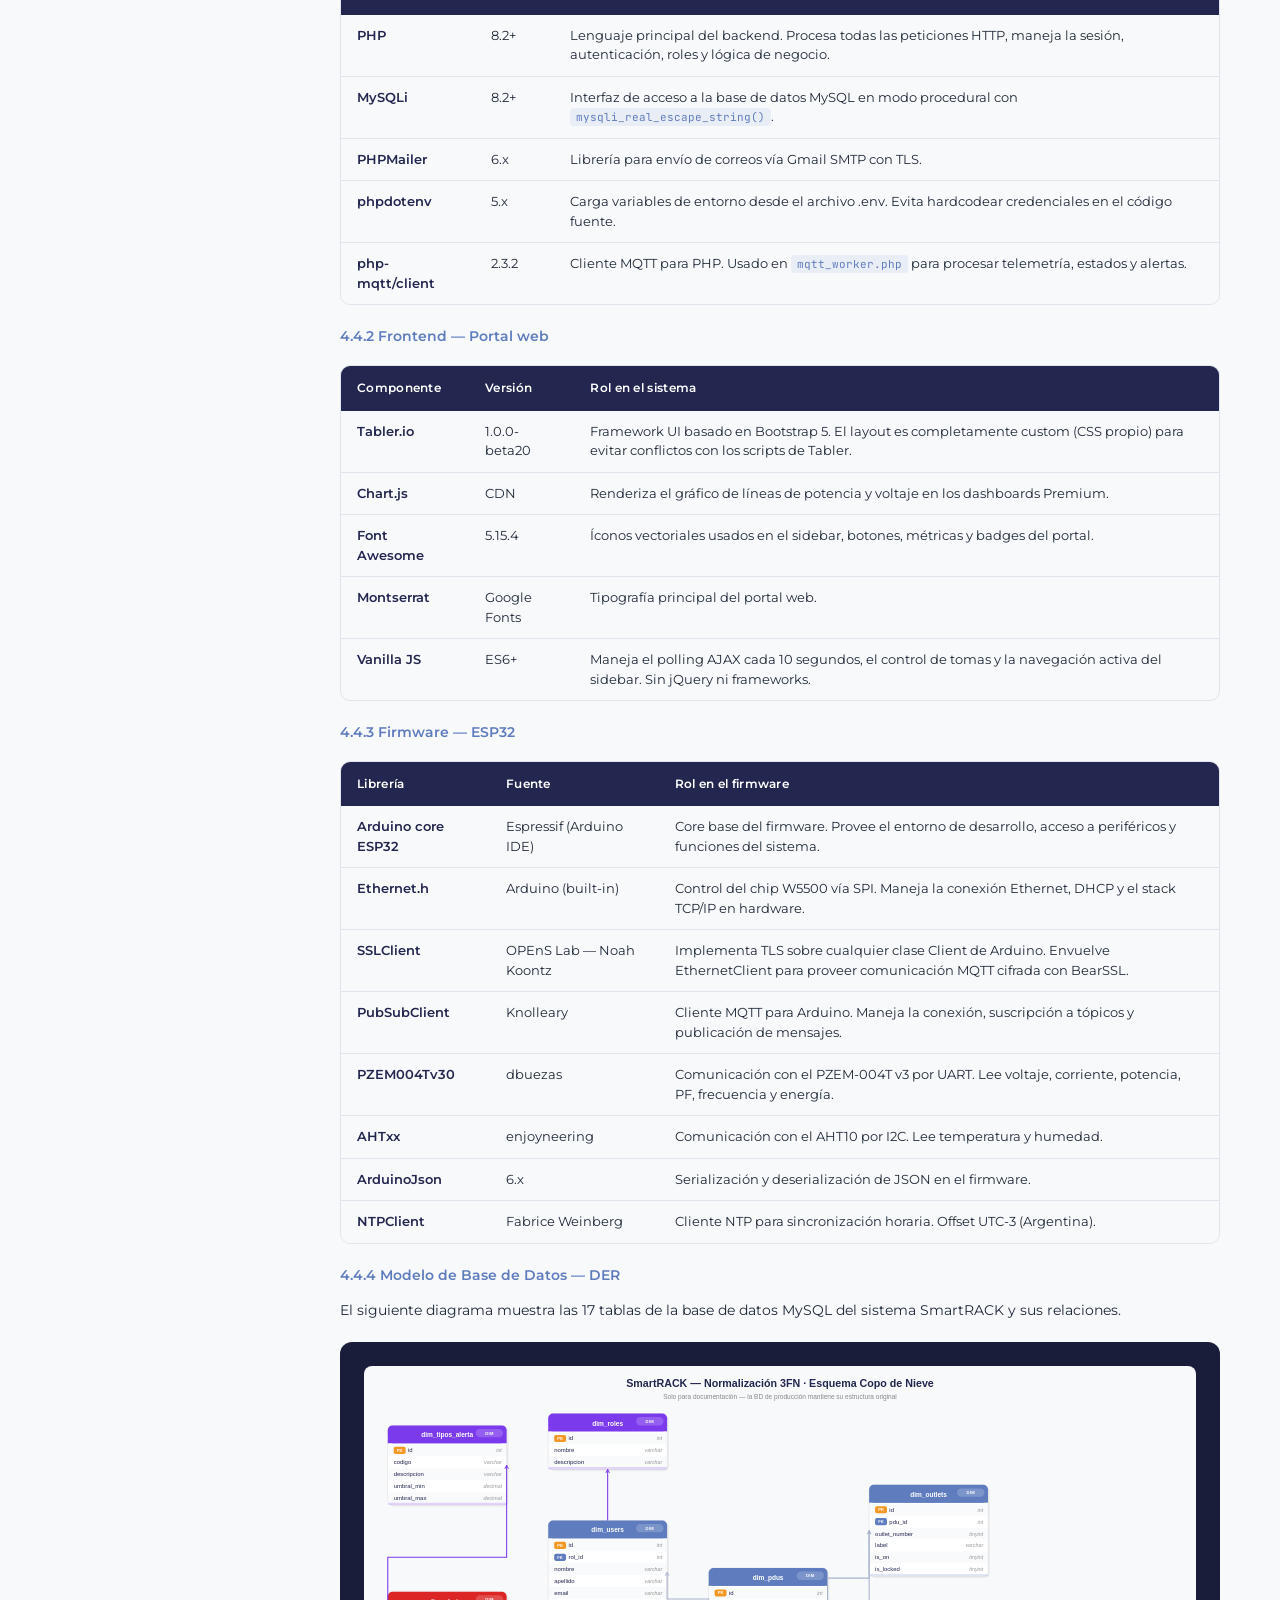
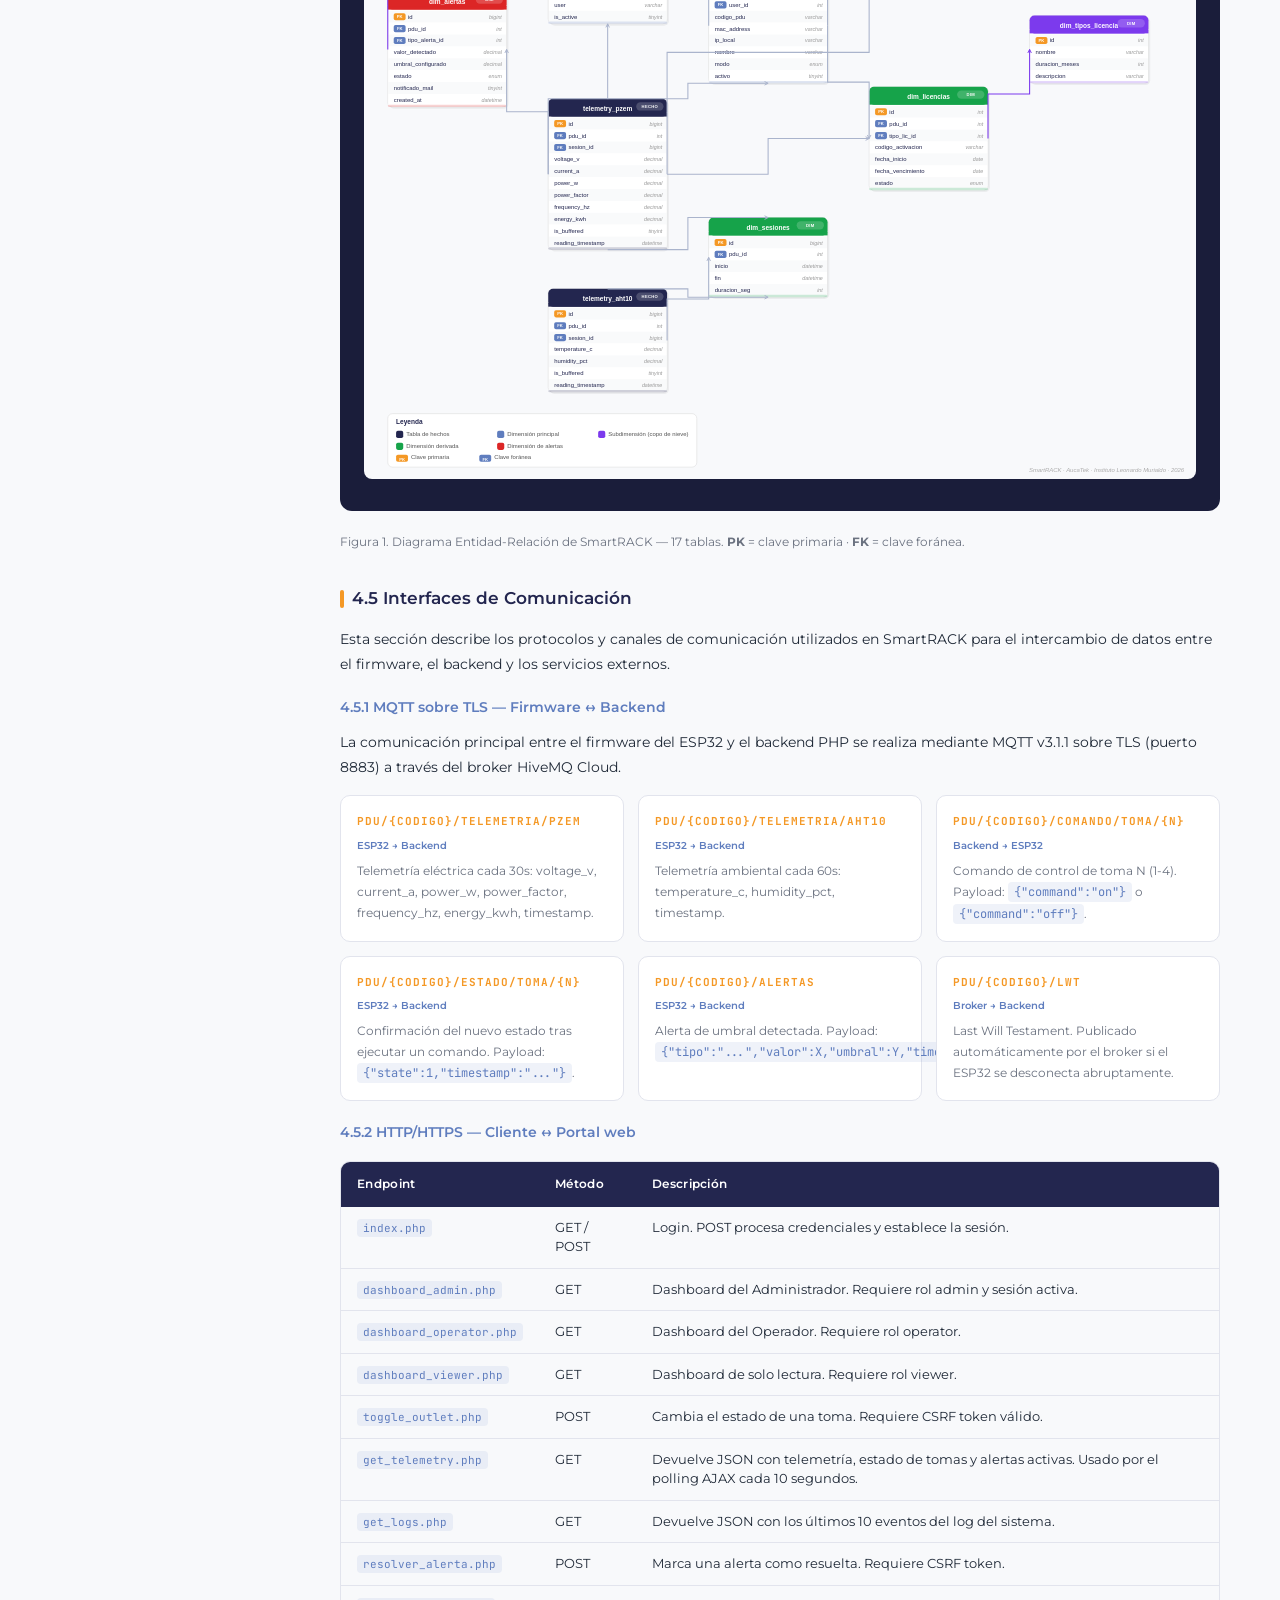
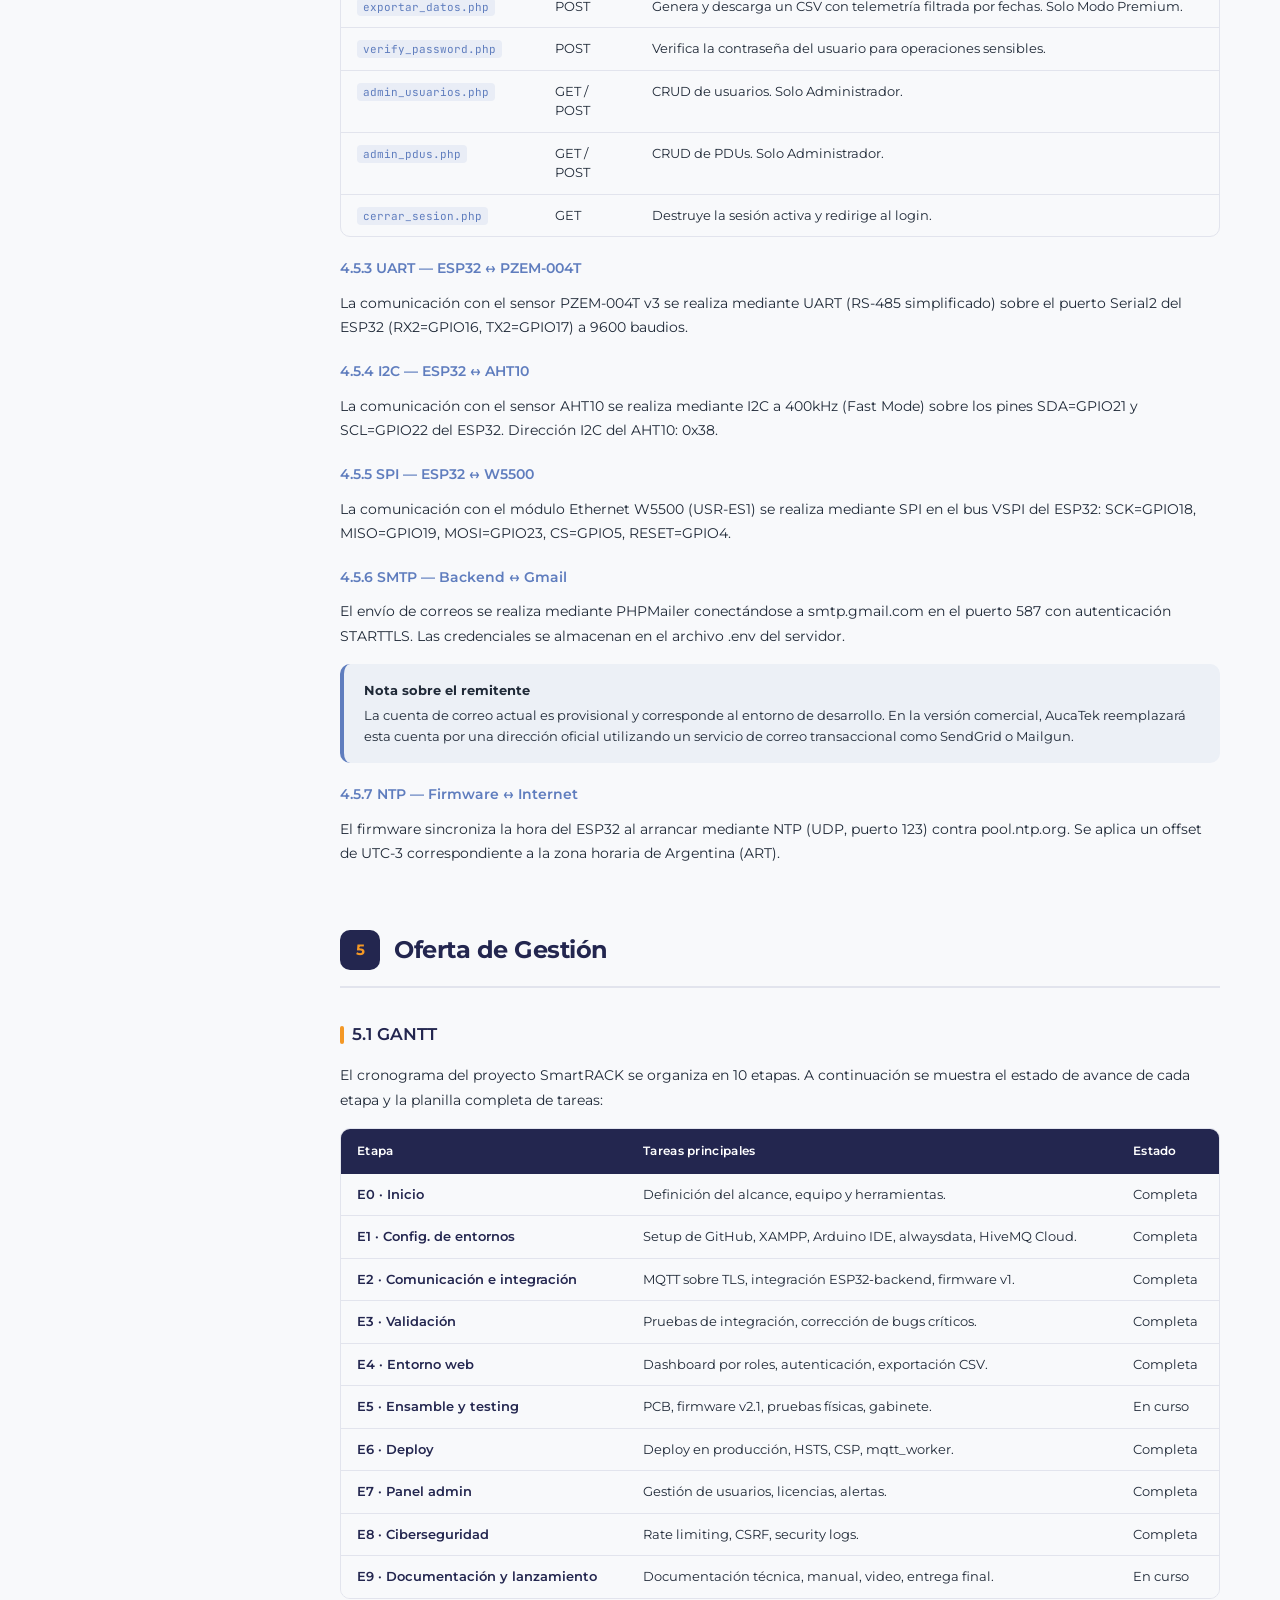
==== commit eca0f2bb: "Modify team avatar styles and add images Updated team avatar size and added image support." ====
--- a/smartrack-docs/index.html
+++ b/smartrack-docs/index.html
@@ -90,7 +90,8 @@
     .team-grid { display: grid; grid-template-columns: repeat(auto-fill, minmax(220px, 1fr)); gap: 16px; margin: 20px 0; }
     .team-card { background: #fff; border: 1px solid var(--border); border-radius: 12px; padding: 20px; text-align: center; transition: box-shadow 0.2s; }
     .team-card:hover { box-shadow: 0 4px 16px rgba(35,38,79,0.08); }
-    .team-avatar { width: 56px; height: 56px; border-radius: 50%; background: linear-gradient(135deg, var(--navy), var(--celeste)); display: flex; align-items: center; justify-content: center; font-size: 20px; font-weight: 700; color: #fff; margin: 0 auto 12px; }
+    .team-avatar { width: 72px; height: 72px; border-radius: 50%; background: linear-gradient(135deg, var(--navy), var(--celeste)); display: flex; align-items: center; justify-content: center; font-size: 20px; font-weight: 700; color: #fff; margin: 0 auto 14px; overflow: hidden; }
+    .team-avatar img { width: 100%; height: 100%; object-fit: cover; border-radius: 50%; }
     .team-name { font-size: 14px; font-weight: 600; color: var(--navy); margin-bottom: 4px; }
     .team-role { font-size: 12px; color: var(--orange); font-weight: 500; margin-bottom: 6px; }
     .team-area { font-size: 11px; color: var(--muted); }
@@ -249,15 +250,15 @@
     <div class="subsection" id="s2-3">
       <div class="subsection-title">2.3 Personal involucrado</div>
       <div class="team-grid">
-        <div class="team-card"><div class="team-avatar">EM</div><div class="team-name">Ezequiel Morgado</div><div class="team-role">Project Manager · Backend Developer</div><div class="team-area">Base de datos, API, MQTT, ciberseguridad, integración general, gestión del proyecto</div></div>
-        <div class="team-card"><div class="team-avatar">CS</div><div class="team-name">Camilo Spinelli</div><div class="team-role">Dev Firmware</div><div class="team-area">Firmware ESP32 y sensores</div></div>
-        <div class="team-card"><div class="team-avatar">SH</div><div class="team-name">Sofía Hermosilla</div><div class="team-role">Dev Frontend · UX/UI</div><div class="team-area">Diseño de interfaz, dashboards, experiencia de usuario</div></div>
-        <div class="team-card"><div class="team-avatar">VM</div><div class="team-name">Violeta Martini</div><div class="team-role">Diseño Industrial</div><div class="team-area">Diseño del gabinete PDU en AutoCAD y Fusion 360</div></div>
-        <div class="team-card"><div class="team-avatar">IM</div><div class="team-name">Ignacio Marticorena</div><div class="team-role">Multimedia</div><div class="team-area">Logo, identidad visual, video promocional</div></div>
-        <div class="team-card"><div class="team-avatar">FS</div><div class="team-name">Federico Sparta</div><div class="team-role">Electrónica</div><div class="team-area">PCB v1/v2, firmware sensores y ESP32</div></div>
-        <div class="team-card"><div class="team-avatar">SV</div><div class="team-name">Santiago Villarosa</div><div class="team-role">Electrónica</div><div class="team-area">PCB v1/v2, firmware sensores y ESP32</div></div>
-        <div class="team-card"><div class="team-avatar">MB</div><div class="team-name">Martín Barral</div><div class="team-role">Asesor Técnico</div><div class="team-area">Revisión del diseño electrónico y PCB, guías técnicas</div></div>
-        <div class="team-card"><div class="team-avatar">DM</div><div class="team-name">Diego Martini</div><div class="team-role">CEO AucaTek · Cliente</div><div class="team-area">Definición de requerimientos, validación técnica, firma del contrato</div></div>
+        <div class="team-card"><div class="team-avatar"><img src="img/Morgado.png" alt="Ezequiel Morgado" onerror="this.parentElement.innerHTML='EM'"></div><div class="team-name">Ezequiel Morgado</div><div class="team-role">Project Manager · Backend Developer</div><div class="team-area">Base de datos, API, MQTT, ciberseguridad, integración general, gestión del proyecto</div></div>
+        <div class="team-card"><div class="team-avatar"><img src="img/Spinelli.png" alt="Camilo Spinelli" onerror="this.parentElement.innerHTML='CS'"></div><div class="team-name">Camilo Spinelli</div><div class="team-role">Dev Firmware</div><div class="team-area">Firmware ESP32 y sensores</div></div>
+        <div class="team-card"><div class="team-avatar"><img src="img/Hermosilla.png" alt="Sofía Hermosilla" onerror="this.parentElement.innerHTML='SH'"></div><div class="team-name">Sofía Hermosilla</div><div class="team-role">Dev Frontend · UX/UI</div><div class="team-area">Diseño de interfaz, dashboards, experiencia de usuario</div></div>
+        <div class="team-card"><div class="team-avatar"><img src="img/Martini.png" alt="Violeta Martini" onerror="this.parentElement.innerHTML='VM'"></div><div class="team-name">Violeta Martini</div><div class="team-role">Diseño Industrial</div><div class="team-area">Diseño del gabinete PDU en AutoCAD y Fusion 360</div></div>
+        <div class="team-card"><div class="team-avatar"><img src="img/Marticorena.png" alt="Ignacio Marticorena" onerror="this.parentElement.innerHTML='IM'"></div><div class="team-name">Ignacio Marticorena</div><div class="team-role">Multimedia</div><div class="team-area">Logo, identidad visual, video promocional</div></div>
+        <div class="team-card"><div class="team-avatar"><img src="img/Sparta.png" alt="Federico Sparta" onerror="this.parentElement.innerHTML='FS'"></div><div class="team-name">Federico Sparta</div><div class="team-role">Electrónica</div><div class="team-area">PCB v1/v2, firmware sensores y ESP32</div></div>
+        <div class="team-card"><div class="team-avatar"><img src="img/Villarosa.png" alt="Santiago Villarosa" onerror="this.parentElement.innerHTML='SV'"></div><div class="team-name">Santiago Villarosa</div><div class="team-role">Electrónica</div><div class="team-area">PCB v1/v2, firmware sensores y ESP32</div></div>
+        <div class="team-card"><div class="team-avatar"><img src="img/Barral.png" alt="Martín Barral" onerror="this.parentElement.innerHTML='MB'"></div><div class="team-name">Martín Barral</div><div class="team-role">Asesor Técnico</div><div class="team-area">Revisión del diseño electrónico y PCB, guías técnicas</div></div>
+        <div class="team-card"><div class="team-avatar"><img src="img/Diego.png" alt="Diego Martini" onerror="this.parentElement.innerHTML='DM'"></div><div class="team-name">Diego Martini</div><div class="team-role">CEO AucaTek · Cliente</div><div class="team-area">Definición de requerimientos, validación técnica, firma del contrato</div></div>
       </div>
     </div>
     <div class="subsection" id="s2-4">
@@ -604,7 +605,7 @@
       </div>
       <p style="margin-top:16px;">Planilla completa de tareas con fechas y responsables:</p>
       <div class="gantt-wrap">
-        <iframe src="https://docs.google.com/spreadsheets/d/1WdZP0VIrJ7KVCzTQELixGJa6TXat3nkQdQdKj_Piu2s/pubhtml?gid=891975082&single=true" allowfullscreen></iframe>
+       <iframe src="https://docs.google.com/spreadsheets/d/e/2PACX-1vR0icD4d94kmyjNsrjV2nu3VVZwCR21I3B_s04qVbE40QA81arhyNfhqDAA4rGqZiWnfUaeZEOw2q7k/pubhtml?widget=true&headers=false" allowfullscreen></iframe>
       </div>
     </div>
     <div class="subsection" id="s5-2">
